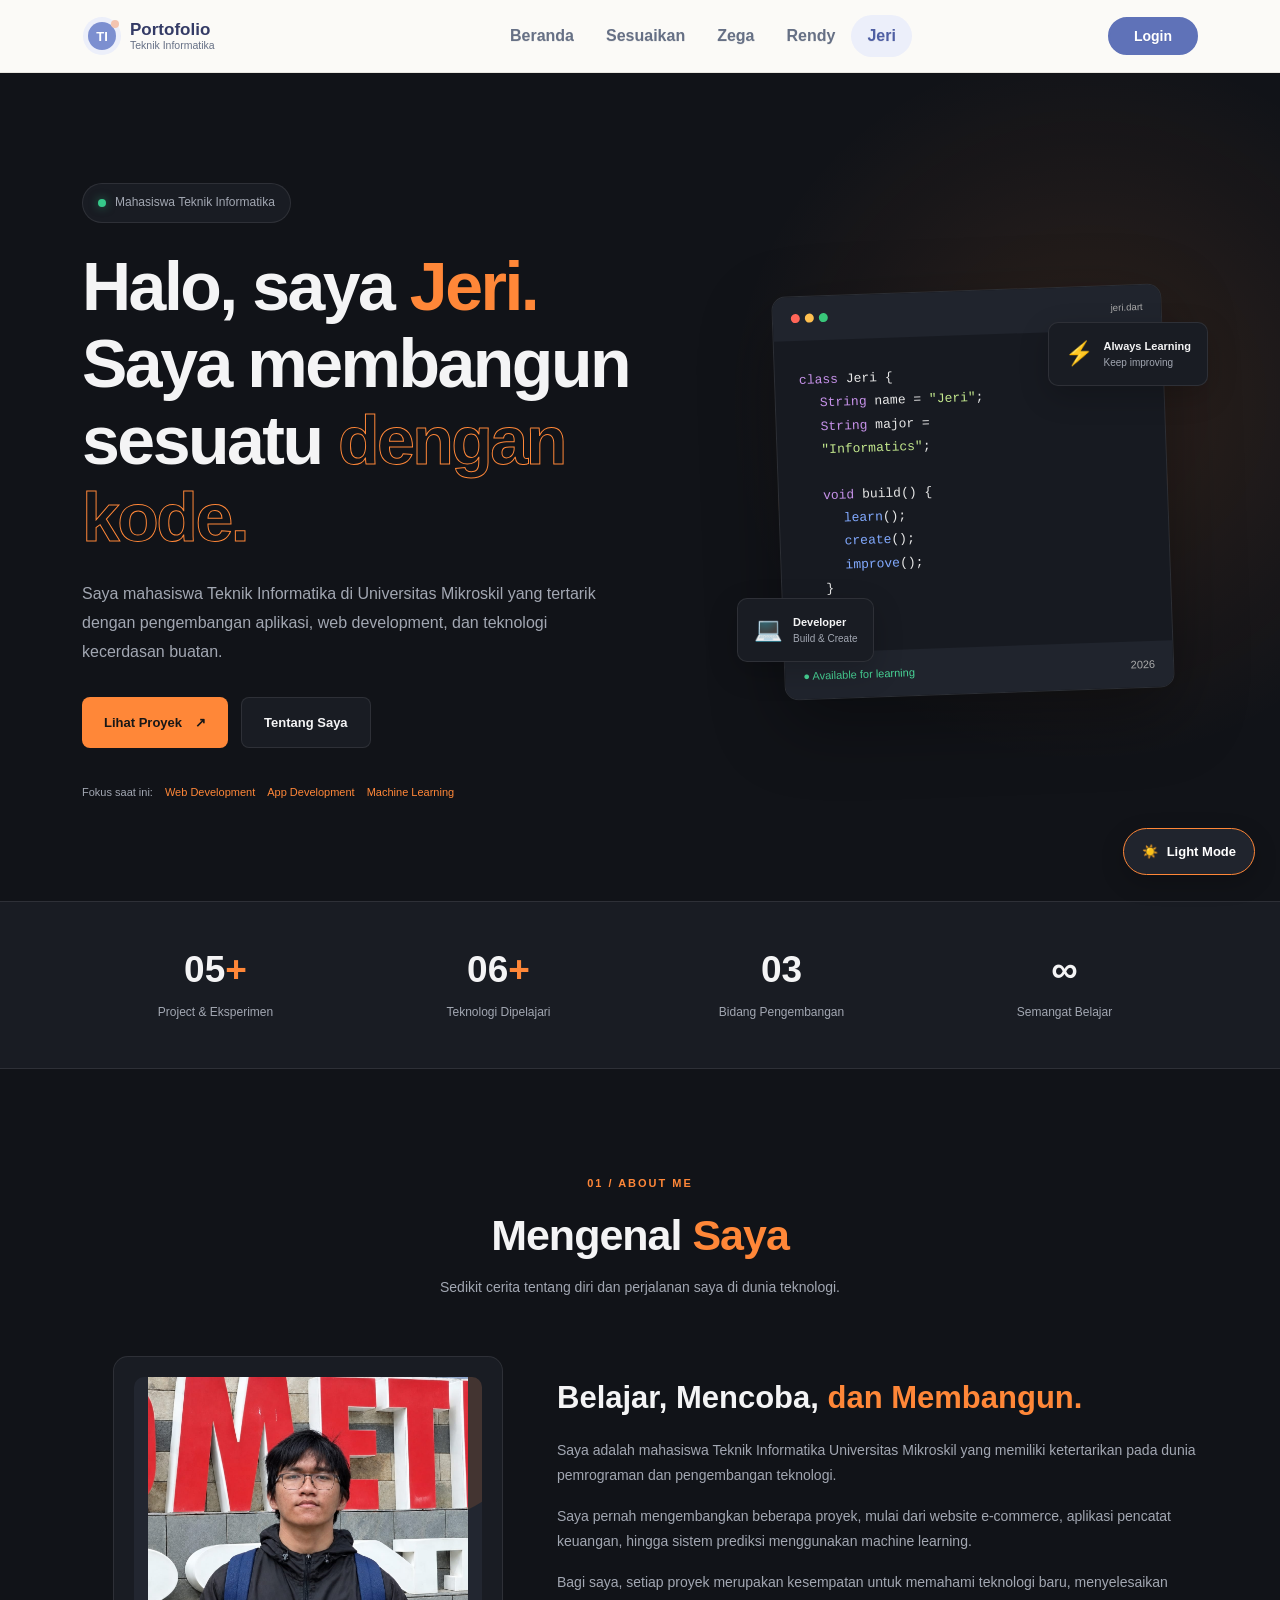
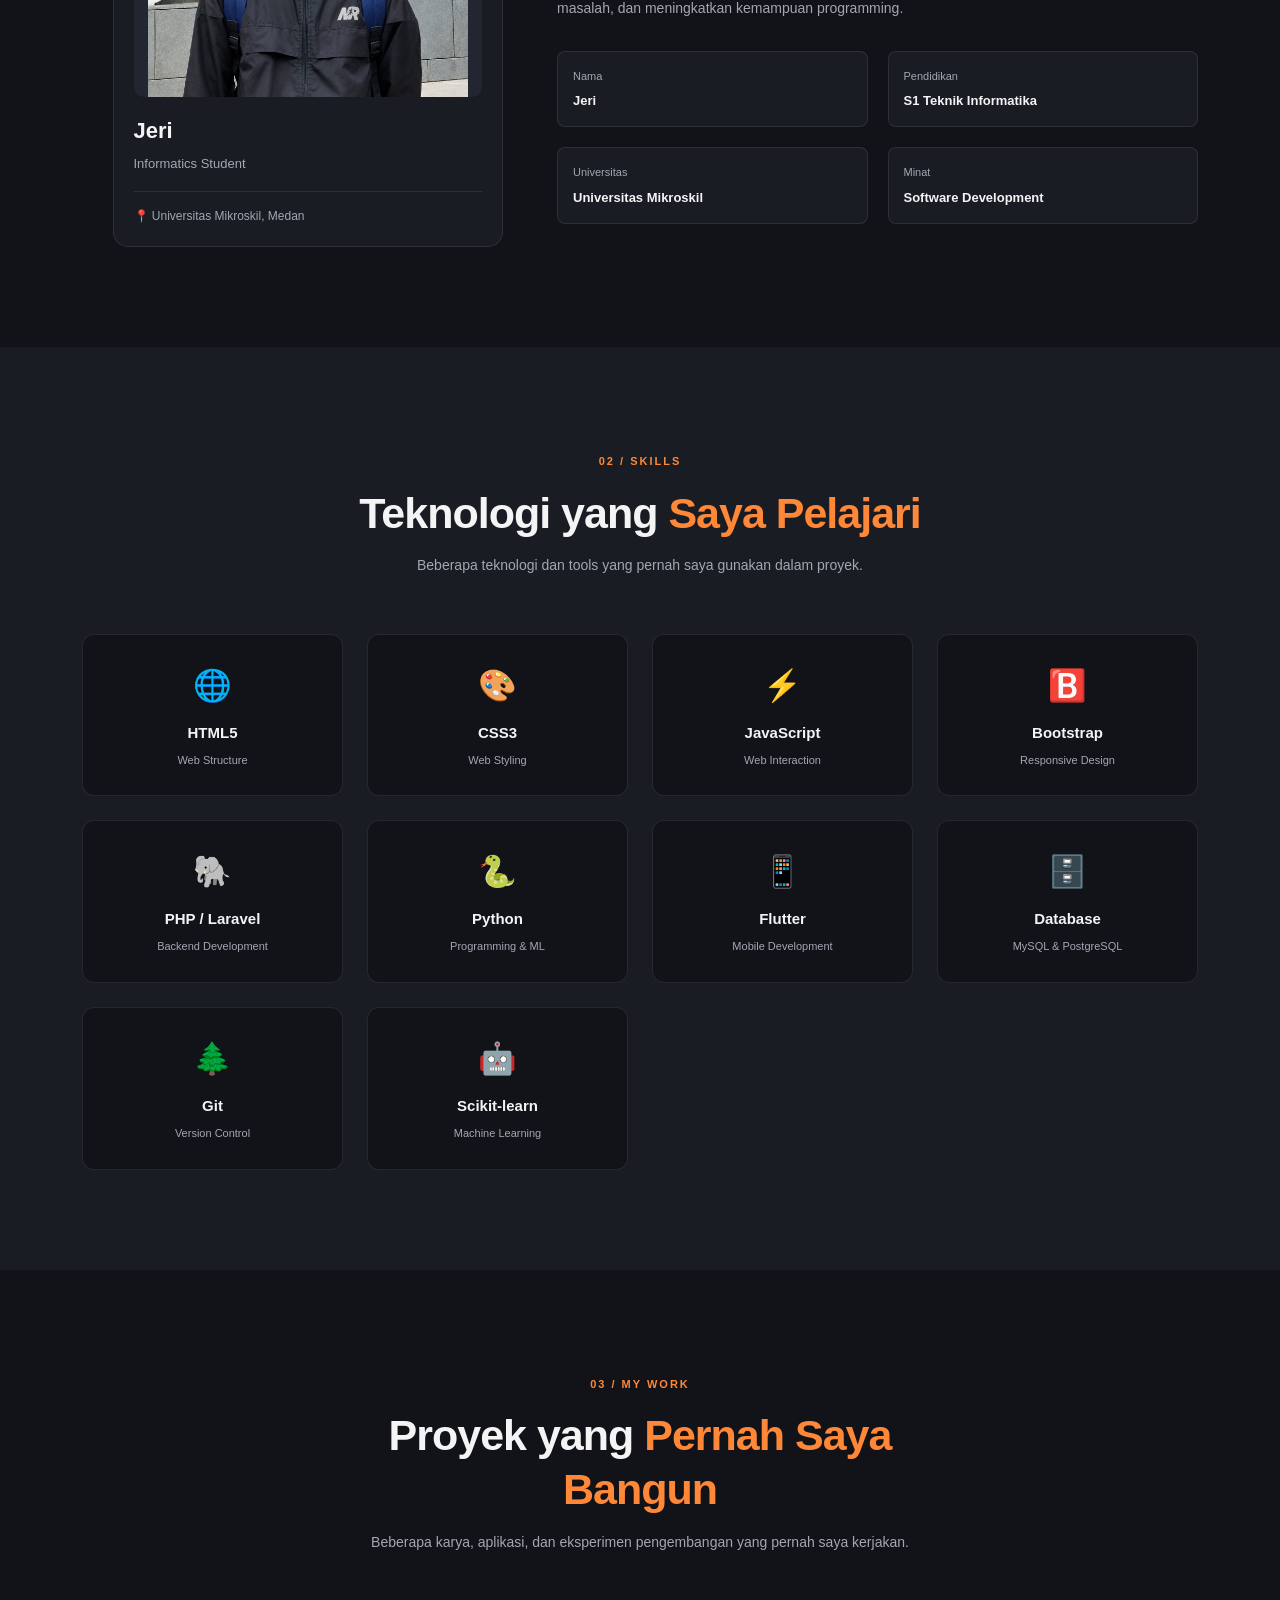
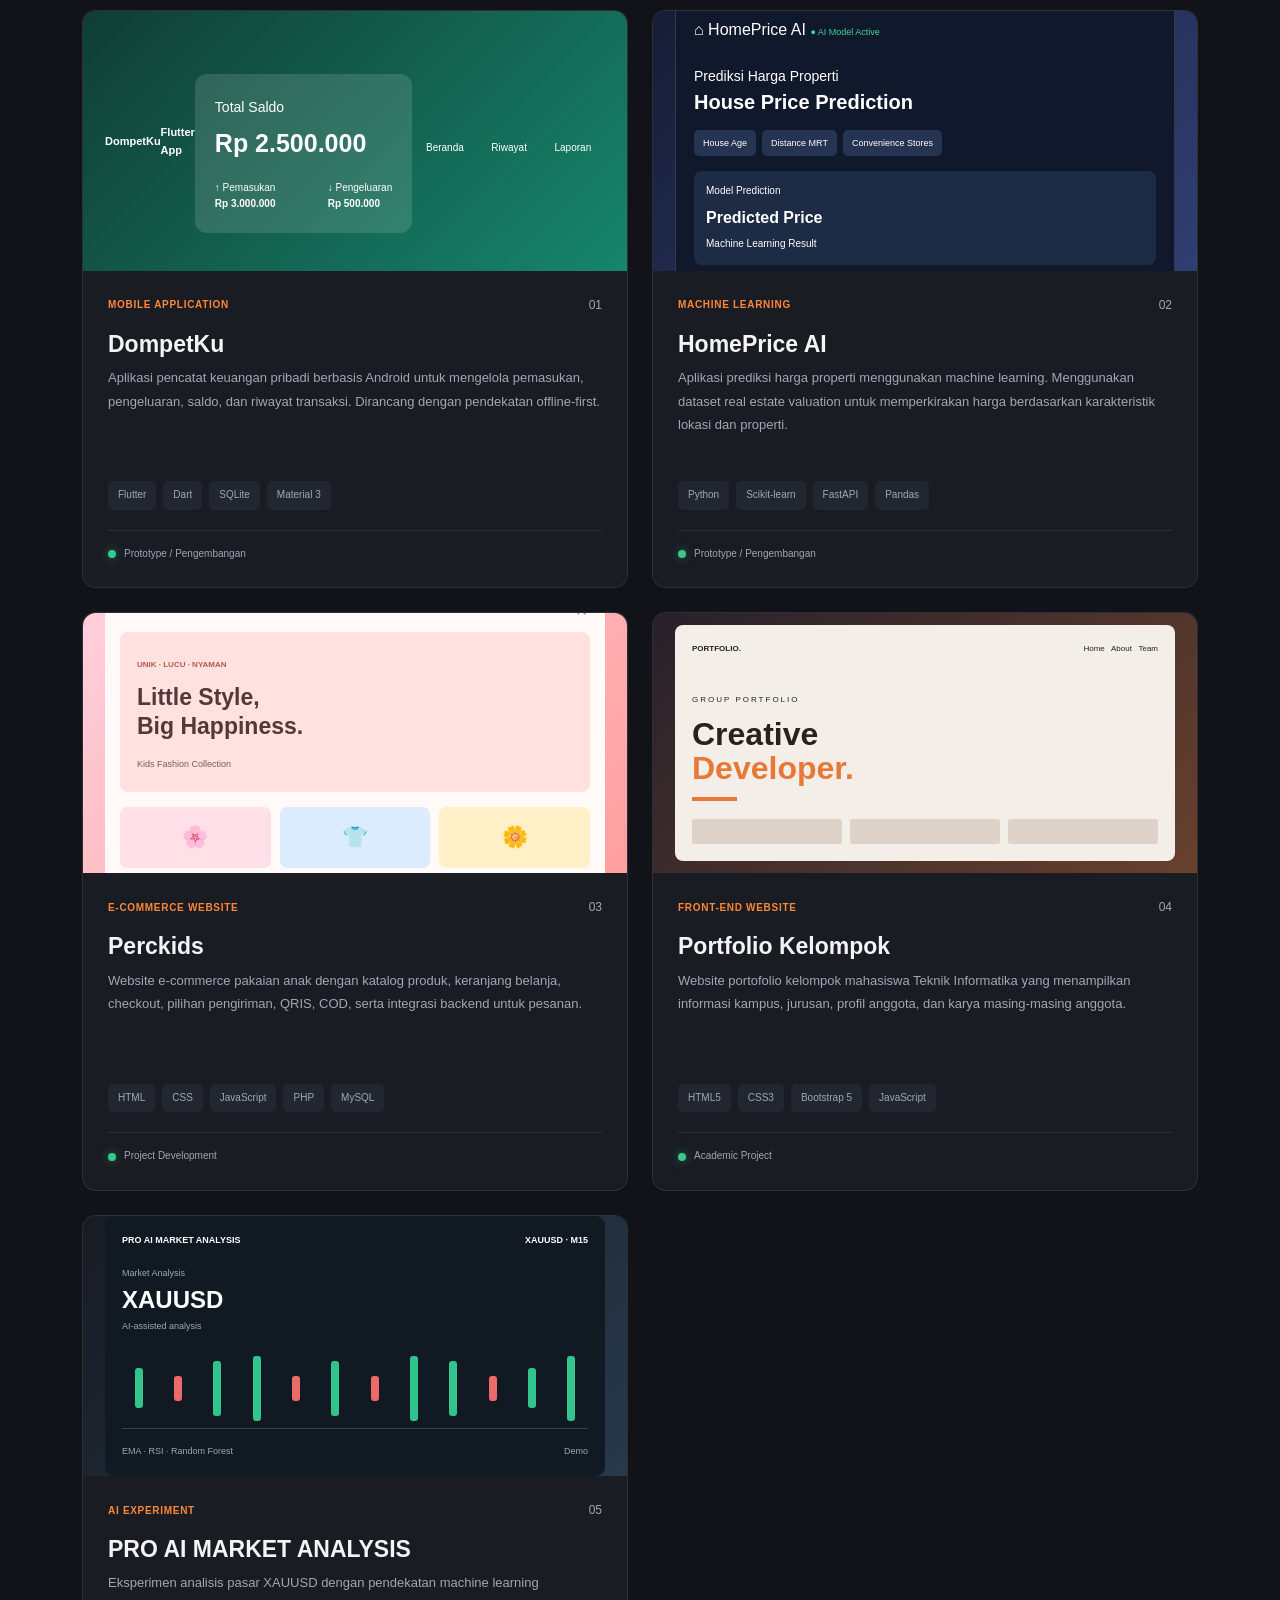
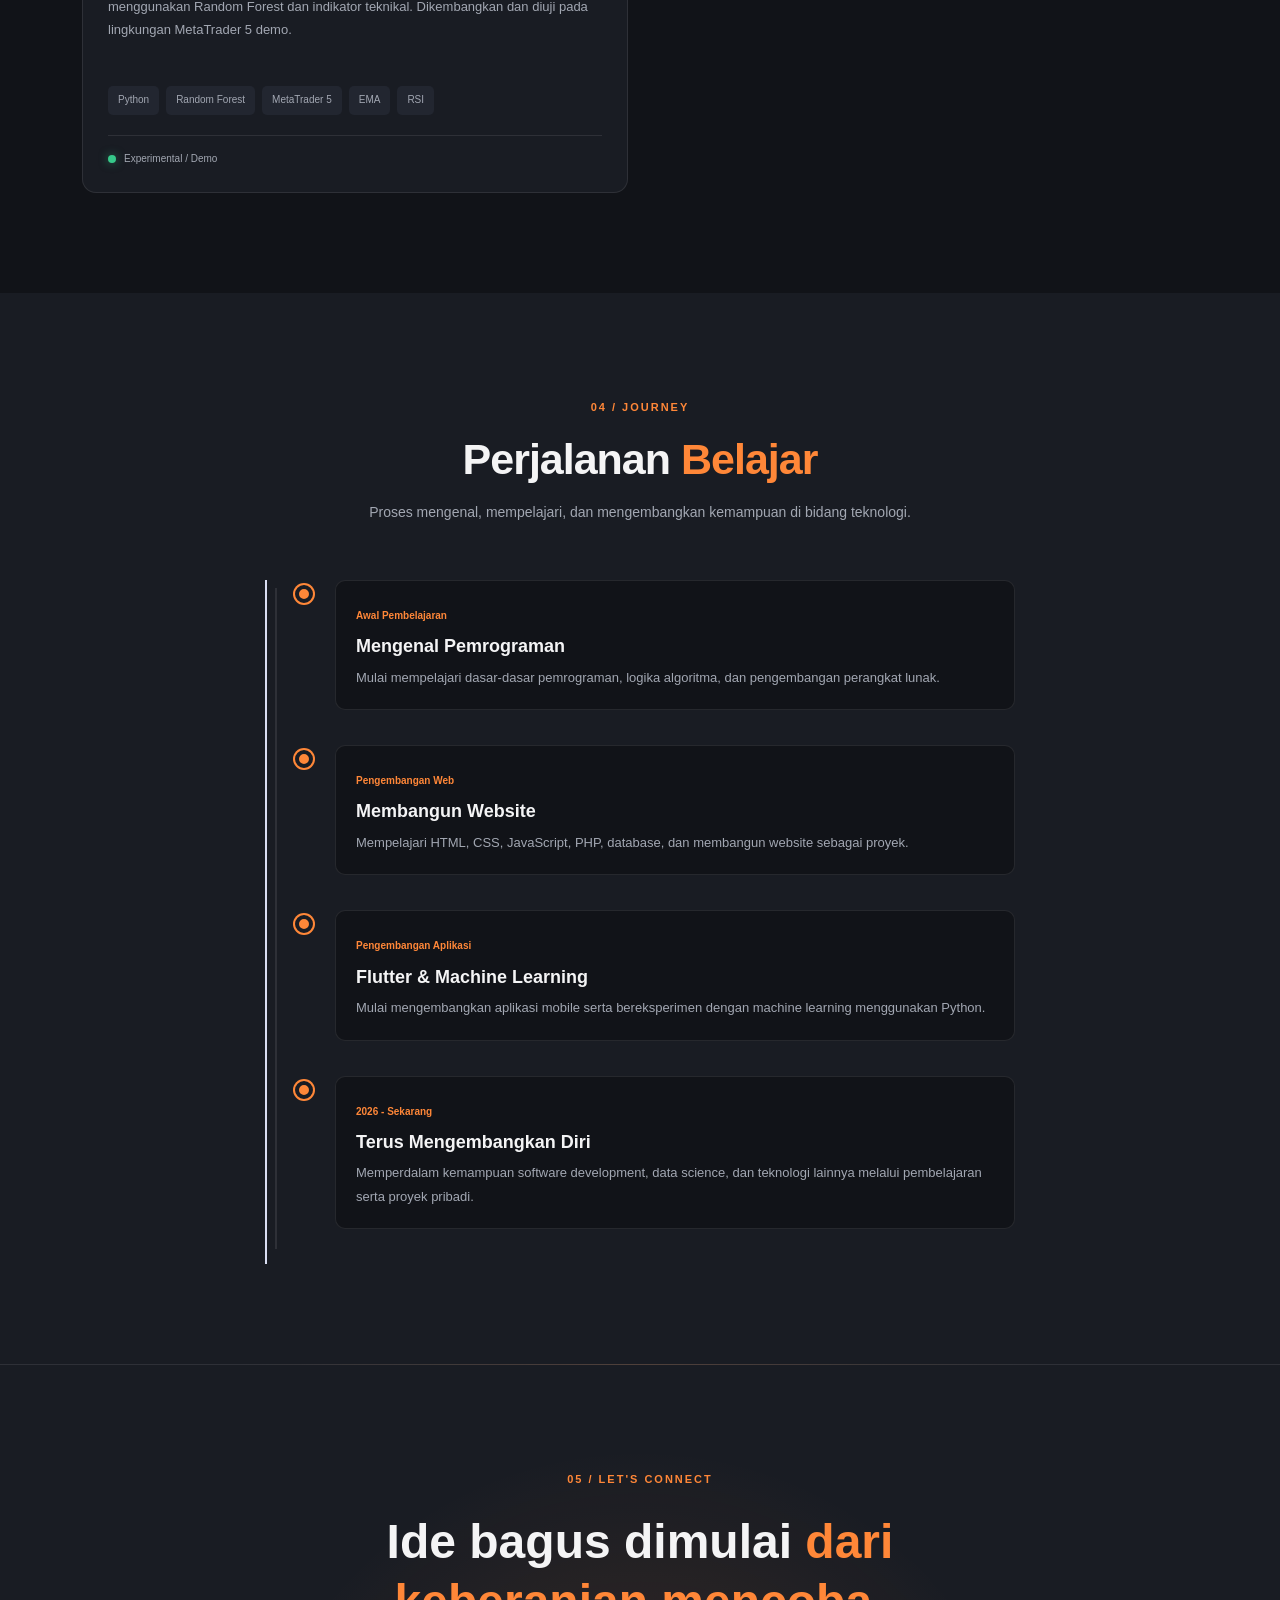
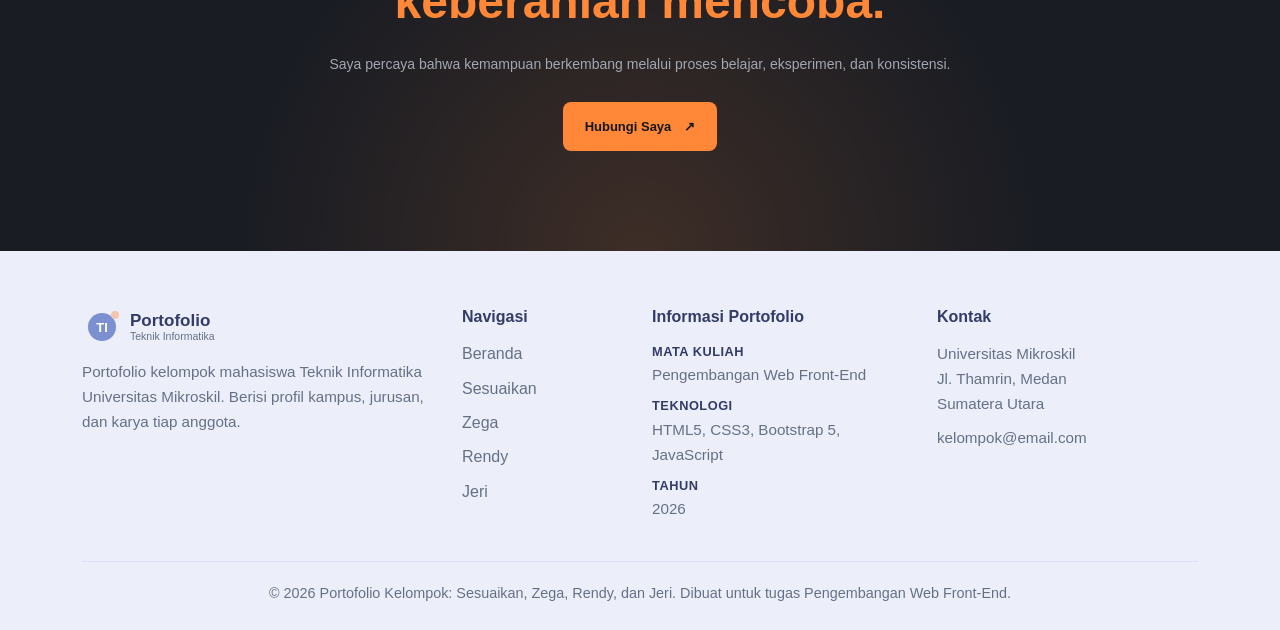
==== jeri.html @ 1dd3a20e "Upload" ====
<!DOCTYPE html>
<html lang="id">

<head>
    <meta charset="UTF-8">
    <meta name="viewport" content="width=device-width, initial-scale=1.0">
    <title>Jeri - Portofolio Kelompok</title>
    <link rel="stylesheet" href="bootstrap/css/bootstrap.min.css">
    <link rel="stylesheet" href="style.css">
    <style>
        /* Jeriko */
/* =========================================
   JERI PORTFOLIO - MAIN DESIGN
   Orange / Dark / Light
========================================= */

.portfolio-jeri {
    --orange: #ff8738;
    --orange-dark: #e66b20;
    --bg: #111318;
    --surface: #191c23;
    --surface-2: #222630;
    --text: #f4f4f5;
    --muted: #a2a7b2;
    --border: rgba(255,255,255,.09);

    background: var(--bg);
    color: var(--text);
    overflow: hidden;
    font-family: inherit;
    transition: background .3s, color .3s;
}

body.light-mode .portfolio-jeri {
    --bg: #f7f7f9;
    --surface: #ffffff;
    --surface-2: #eef0f3;
    --text: #20232a;
    --muted: #666d79;
    --border: rgba(0,0,0,.09);
}

.portfolio-jeri * {
    box-sizing: border-box;
}

.portfolio-jeri a {
    text-decoration: none;
}

.portfolio-jeri p {
    color: var(--muted);
    line-height: 1.8;
}

/* TOGGLE THEME */

.theme-toggle {
    position: fixed;
    right: 25px;
    bottom: 25px;
    z-index: 9999;
    display: flex;
    align-items: center;
    gap: 9px;
    padding: 12px 18px;
    border: 1px solid var(--orange);
    border-radius: 50px;
    background: #20242d;
    color: white;
    font-size: 13px;
    font-weight: 700;
    cursor: pointer;
    box-shadow: 0 8px 25px rgba(0,0,0,.2);
    transition: .3s;
}

.theme-toggle:hover {
    background: var(--orange);
    color: #111;
    transform: translateY(-4px);
}

body.light-mode .theme-toggle {
    background: #fff;
    color: #222;
}

/* HERO */

.hero-jeri {
    position: relative;
    padding: 110px 0 100px;
    min-height: 650px;
    display: flex;
    align-items: center;
    background:
        radial-gradient(circle at 85% 40%, rgba(255,135,56,.12), transparent 30%),
        var(--bg);
}

.hero-label {
    display: inline-flex;
    align-items: center;
    gap: 9px;
    padding: 9px 15px;
    border: 1px solid var(--border);
    border-radius: 30px;
    background: var(--surface);
    color: var(--muted);
    font-size: 12px;
    margin-bottom: 25px;
}

.status-dot {
    display: inline-block;
    width: 8px;
    height: 8px;
    border-radius: 50%;
    background: #36c98a;
    box-shadow: 0 0 10px rgba(54,201,138,.5);
    flex-shrink: 0;
}

.hero-jeri h1 {
    font-size: clamp(38px, 5.5vw, 68px);
    font-weight: 800;
    letter-spacing: -2.5px;
    line-height: 1.13;
    margin-bottom: 25px;
    color: var(--text);
}

.hero-jeri h1 span,
.section-heading h2 span,
.about-content h3 span,
.closing-content h2 span {
    color: var(--orange);
}

.outline-text {
    -webkit-text-stroke: 1px var(--orange);
    color: transparent !important;
}

.hero-description {
    max-width: 550px;
    font-size: 16px;
    margin-bottom: 30px;
}

.hero-buttons {
    display: flex;
    flex-wrap: wrap;
    gap: 13px;
}

.btn-hero-primary,
.btn-hero-secondary {
    display: inline-flex;
    align-items: center;
    justify-content: center;
    gap: 13px;
    padding: 14px 22px;
    border-radius: 8px;
    font-size: 13px;
    font-weight: 700;
    transition: .3s;
}

.btn-hero-primary {
    background: var(--orange);
    color: #171717;
}

.btn-hero-primary:hover {
    background: var(--orange-dark);
    color: #fff;
    transform: translateY(-3px);
}

.btn-hero-secondary {
    color: var(--text);
    border: 1px solid var(--border);
    background: var(--surface);
}

.btn-hero-secondary:hover {
    border-color: var(--orange);
    color: var(--orange);
}

.hero-social {
    display: flex;
    flex-wrap: wrap;
    gap: 12px;
    margin-top: 35px;
    font-size: 11px;
    color: var(--muted);
}

.hero-social span:not(:first-child) {
    color: var(--orange);
}

/* HERO VISUAL */

.hero-visual {
    min-height: 420px;
    position: relative;
    display: flex;
    align-items: center;
    justify-content: center;
}

.visual-circle {
    position: absolute;
    border: 1px solid rgba(255,135,56,.2);
    border-radius: 50%;
    animation: rotateCircle 18s linear infinite;
}

.circle-one {
    width: 390px;
    height: 390px;
}

.circle-two {
    width: 310px;
    height: 310px;
    border-style: dashed;
    animation-direction: reverse;
}

@keyframes rotateCircle {
    to { transform: rotate(360deg); }
}

.code-window {
    width: 100%;
    max-width: 390px;
    position: relative;
    z-index: 2;
    border: 1px solid var(--border);
    border-radius: 14px;
    background: #171a21;
    box-shadow: 0 25px 70px rgba(0,0,0,.35);
    overflow: hidden;
    transform: rotate(-2deg);
    transition: .4s;
}

.code-window:hover {
    transform: rotate(0) translateY(-8px);
}

.code-header,
.code-footer {
    display: flex;
    align-items: center;
    justify-content: space-between;
    padding: 14px 18px;
    background: #20242d;
    color: #aaa;
    font-size: 11px;
}

.window-dots {
    display: flex;
    gap: 5px;
}

.window-dots span {
    width: 9px;
    height: 9px;
    border-radius: 50%;
    background: #ff6558;
}

.window-dots span:nth-child(2) { background: #ffc04f; }
.window-dots span:nth-child(3) { background: #39c77a; }

.code-content {
    padding: 28px 24px;
    font-family: Consolas, monospace;
    font-size: 13px;
    line-height: 1.7;
    color: #e7e7e7;
}

.code-content p { margin: 0; color: inherit; }
.code-purple { color: #c792ea; }
.code-green { color: #c3e88d; }
.code-blue { color: #82aaff; }
.indent { padding-left: 20px; }
.indent-two { padding-left: 40px; }

.code-footer span:first-child { color: #48d597; }

.floating-card {
    position: absolute;
    z-index: 3;
    display: flex;
    align-items: center;
    gap: 10px;
    padding: 12px 16px;
    background: var(--surface);
    border: 1px solid var(--border);
    border-radius: 10px;
    box-shadow: 0 10px 30px rgba(0,0,0,.2);
    animation: floating 4s ease-in-out infinite;
}

.floating-card > span { font-size: 23px; }

.floating-card b,
.floating-card small {
    display: block;
}

.floating-card b {
    font-size: 11px;
    color: var(--text);
}

.floating-card small {
    color: var(--muted);
    font-size: 10px;
}

.floating-top { top: 40px; right: -10px; }
.floating-bottom { bottom: 40px; left: -10px; animation-delay: 1s; }

@keyframes floating {
    0%, 100% { transform: translateY(0); }
    50% { transform: translateY(-12px); }
}

/* STATS */

.stats-section {
    padding: 30px 0;
    background: var(--surface);
    border-top: 1px solid var(--border);
    border-bottom: 1px solid var(--border);
}

.stat-item {
    text-align: center;
    padding: 15px;
}

.stat-item h2 {
    font-size: 37px;
    font-weight: 800;
    color: var(--text);
}

.stat-item h2 span { color: var(--orange); }

.stat-item p {
    font-size: 12px;
    margin: 0;
}

/* GENERAL SECTION */

.section-jeri {
    padding: 100px 0;
    background: var(--bg);
}

.section-soft {
    background: var(--surface);
}

.section-heading {
    max-width: 650px;
    margin: 0 auto 55px;
    text-align: center;
}

.section-label {
    color: var(--orange);
    font-size: 11px;
    font-weight: 800;
    letter-spacing: 2px;
}

.section-heading h2 {
    color: var(--text);
    font-size: clamp(28px, 4vw, 43px);
    font-weight: 800;
    letter-spacing: -1px;
    margin: 13px 0;
}

.section-heading p {
    font-size: 14px;
}

/* ABOUT */

.profile-card {
    position: relative;
    max-width: 390px;
    margin: auto;
    padding: 20px;
    background: var(--surface);
    border: 1px solid var(--border);
    border-radius: 15px;
}

.profile-image {
    position: relative;
    height: 320px;
    background: var(--surface-2);
    border-radius: 10px;
    overflow: hidden;
}

.profile-image img {
    width: 100%;
    height: 100%;
    object-fit: contain;
    position: relative;
    z-index: 1;
}

.profile-decoration {
    position: absolute;
    width: 180px;
    height: 180px;
    right: -40px;
    top: -40px;
    border-radius: 50%;
    background: var(--orange);
    opacity: .15;
}

.profile-caption {
    padding-top: 20px;
}

.profile-caption h3 {
    font-size: 22px;
    color: var(--text);
    font-weight: 800;
}

.profile-caption p {
    font-size: 13px;
    margin: 0;
}

.profile-location {
    margin-top: 15px;
    padding-top: 15px;
    border-top: 1px solid var(--border);
    font-size: 12px;
    color: var(--muted);
}

.about-content h3 {
    font-size: 31px;
    font-weight: 800;
    color: var(--text);
    margin-bottom: 20px;
}

.about-content p {
    font-size: 14px;
}

.about-information {
    display: grid;
    grid-template-columns: repeat(2, 1fr);
    gap: 20px;
    margin-top: 30px;
}

.about-information div {
    padding: 15px;
    background: var(--surface);
    border: 1px solid var(--border);
    border-radius: 8px;
}

.about-information span,
.about-information b {
    display: block;
}

.about-information span {
    color: var(--muted);
    font-size: 11px;
    margin-bottom: 5px;
}

.about-information b {
    color: var(--text);
    font-size: 13px;
}

/* SKILLS */

.skill-card {
    height: 100%;
    padding: 25px 15px;
    text-align: center;
    background: var(--bg);
    border: 1px solid var(--border);
    border-radius: 12px;
    transition: .3s;
}

.skill-card:hover {
    border-color: var(--orange);
    transform: translateY(-7px);
    box-shadow: 0 12px 30px rgba(255,135,56,.08);
}

.skill-icon {
    font-size: 31px;
    margin-bottom: 13px;
}

.skill-card h3 {
    color: var(--text);
    font-size: 15px;
    font-weight: 800;
}

.skill-card p {
    font-size: 11px;
    margin: 0;
}

/* PROJECTS */

.project-card {
    overflow: hidden;
    background: var(--surface);
    border: 1px solid var(--border);
    border-radius: 14px;
    transition: .35s;
}

.project-card:hover {
    transform: translateY(-8px);
    border-color: var(--orange);
    box-shadow: 0 18px 40px rgba(0,0,0,.12);
}

.project-preview {
    height: 260px;
    padding: 22px;
    display: flex;
    align-items: center;
    justify-content: center;
    overflow: hidden;
}

.preview-dompetku {
    background: linear-gradient(135deg, #103d35, #16866a);
}

.preview-homeprice {
    background: linear-gradient(135deg, #171d36, #303f72);
}

.preview-perckids {
    background: linear-gradient(135deg, #ffcfdb, #ff9e9e);
}

.preview-portfolio {
    background: linear-gradient(135deg, #27212a, #68402d);
}

.preview-market {
    background: linear-gradient(135deg, #171b24, #28394b);
}

.preview-top,
.shop-header,
.market-header {
    display: flex;
    justify-content: space-between;
    align-items: center;
    font-size: 11px;
    font-weight: 700;
}

.wallet-preview {
    margin-top: 25px;
    padding: 20px;
    border-radius: 12px;
    background: rgba(255,255,255,.13);
}

.wallet-preview small,
.wallet-preview h3,
.wallet-preview b {
    color: #fff;
}

.wallet-preview h3 {
    font-size: 25px;
    margin: 8px 0 20px;
}

.wallet-summary {
    display: flex;
    justify-content: space-between;
    gap: 10px;
}

.wallet-summary small,
.wallet-summary b {
    display: block;
    font-size: 10px;
}

.wallet-bottom {
    display: flex;
    justify-content: space-around;
    padding: 14px 0 0;
    font-size: 10px;
}

.preview-dompetku {
    color: white;
}

.wallet-preview,
.wallet-bottom {
    width: 100%;
}

.ai-window {
    width: 100%;
    padding: 18px;
    background: #10182b;
    color: #fff;
    border: 1px solid rgba(255,255,255,.15);
    border-radius: 10px;
}

.ai-active {
    color: #45d6a0;
    font-size: 9px;
}

.ai-content {
    padding: 20px 0 0;
}

.ai-content small,
.ai-content h3 {
    color: #fff;
}

.ai-content h3 {
    font-size: 20px;
}

.ai-fields {
    display: flex;
    flex-wrap: wrap;
    gap: 6px;
    margin: 15px 0;
}

.ai-fields span {
    padding: 6px 9px;
    background: #253451;
    border-radius: 5px;
    font-size: 9px;
}

.ai-result {
    padding: 12px;
    background: #1d2b45;
    border-radius: 8px;
}

.ai-result small,
.ai-result b,
.ai-result span {
    display: block;
    color: #fff;
    font-size: 10px;
}

.ai-result b {
    font-size: 16px;
    margin: 5px 0;
}

.shop-window {
    width: 100%;
    padding: 15px;
    border-radius: 10px;
    background: #fffaf7;
    color: #352a2a;
}

.shop-header {
    color: #3d3030;
}

.shop-banner {
    margin: 15px 0;
    padding: 17px;
    background: #ffe1df;
    border-radius: 8px;
}

.shop-banner small {
    color: #b35b50;
    font-size: 8px;
    font-weight: 800;
}

.shop-banner h3 {
    font-size: 23px;
    color: #553737;
    font-weight: 800;
    margin: 8px 0;
}

.shop-banner span {
    font-size: 9px;
    color: #795b5b;
}

.shop-products {
    display: flex;
    gap: 9px;
}

.shop-product {
    flex: 1;
    text-align: center;
    font-size: 9px;
}

.product-placeholder {
    padding: 13px 5px;
    margin-bottom: 5px;
    border-radius: 7px;
    font-size: 21px;
}

.product-placeholder.pink { background: #ffe0e8; }
.product-placeholder.blue { background: #dcecff; }
.product-placeholder.yellow { background: #fff0c7; }

.portfolio-preview {
    width: 100%;
    padding: 17px;
    background: #f4eee9;
    color: #29221f;
    border-radius: 8px;
}

.portfolio-nav {
    display: flex;
    justify-content: space-between;
    font-size: 8px;
}

.portfolio-hero {
    padding: 28px 0 18px;
}

.portfolio-hero small {
    font-size: 8px;
    letter-spacing: 2px;
}

.portfolio-hero h3 {
    font-size: 32px;
    font-weight: 900;
    line-height: 1.05;
    color: #28211e;
    margin: 8px 0;
}

.portfolio-hero h3 span {
    color: #e97836;
}

.portfolio-line {
    width: 45px;
    height: 4px;
    background: #e97836;
    margin-top: 12px;
}

.portfolio-blocks {
    display: flex;
    gap: 8px;
}

.portfolio-blocks span {
    flex: 1;
    height: 25px;
    background: #dfd2c8;
    border-radius: 3px;
}

.market-window {
    width: 100%;
    padding: 17px;
    background: #111923;
    color: white;
    border-radius: 9px;
}

.market-header {
    font-size: 9px;
}

.market-price {
    margin-top: 18px;
}

.market-price small,
.market-price span {
    display: block;
    color: #9ba9b9;
    font-size: 9px;
}

.market-price h3 {
    color: white;
    font-size: 24px;
    margin: 4px 0;
}

.market-chart {
    height: 80px;
    display: flex;
    align-items: center;
    justify-content: space-around;
    gap: 6px;
    margin: 15px 0;
    border-bottom: 1px solid #344354;
}

.chart-bar {
    width: 8px;
    border-radius: 3px;
}

.chart-bar.up {
    height: 40px;
    background: #31c48d;
}

.chart-bar.down {
    height: 25px;
    background: #ed6a6a;
}

.chart-bar:nth-child(3n) { height: 55px; }
.chart-bar:nth-child(4n) { height: 65px; }

.market-footer {
    display: flex;
    justify-content: space-between;
    color: #9ba9b9;
    font-size: 9px;
}

.project-content {
    padding: 25px;
}

.project-meta {
    display: flex;
    justify-content: space-between;
    align-items: center;
    margin-bottom: 14px;
}

.project-category {
    color: var(--orange);
    font-size: 10px;
    font-weight: 800;
    text-transform: uppercase;
    letter-spacing: .7px;
}

.project-number {
    color: var(--muted);
    font-size: 12px;
}

.project-content h3 {
    color: var(--text);
    font-size: 23px;
    font-weight: 800;
}

.project-content p {
    font-size: 13px;
    min-height: 95px;
}

.project-tags {
    display: flex;
    flex-wrap: wrap;
    gap: 7px;
    margin: 20px 0;
}

.project-tags span {
    padding: 6px 10px;
    background: var(--surface-2);
    color: var(--muted);
    border-radius: 5px;
    font-size: 10px;
}

.project-status {
    display: flex;
    align-items: center;
    gap: 8px;
    padding-top: 15px;
    border-top: 1px solid var(--border);
    color: var(--muted);
    font-size: 10px;
}

/* TIMELINE */

.timeline {
    max-width: 750px;
    margin: auto;
    position: relative;
}

.timeline::before {
    content: "";
    position: absolute;
    left: 8px;
    top: 8px;
    bottom: 15px;
    width: 2px;
    background: var(--border);
}

.timeline-item {
    position: relative;
    padding: 0 0 35px 40px;
}

.timeline-marker {
    position: absolute;
    left: 0;
    top: 5px;
    width: 18px;
    height: 18px;
    background: var(--orange);
    border: 4px solid var(--surface);
    border-radius: 50%;
    box-shadow: 0 0 0 2px var(--orange);
}

.timeline-content {
    padding: 20px;
    background: var(--bg);
    border: 1px solid var(--border);
    border-radius: 10px;
}

.timeline-content span {
    color: var(--orange);
    font-size: 10px;
    font-weight: 800;
}

.timeline-content h3 {
    color: var(--text);
    font-size: 18px;
    margin: 8px 0;
}

.timeline-content p {
    font-size: 13px;
    margin: 0;
}

/* CLOSING */

.closing-section {
    padding: 100px 0;
    text-align: center;
    background:
        radial-gradient(circle at 50% 100%, rgba(255,135,56,.16), transparent 50%),
        var(--surface);
    border-top: 1px solid var(--border);
}

.closing-content {
    max-width: 700px;
    margin: auto;
}

.closing-content h2 {
    color: var(--text);
    font-size: clamp(30px, 5vw, 48px);
    font-weight: 800;
    margin: 20px 0;
}

.closing-content p {
    font-size: 14px;
    margin-bottom: 25px;
}

/* ANIMASI SCROLL */

.reveal {
    opacity: 0;
    transform: translateY(35px);
    transition: opacity .7s ease, transform .7s ease;
}

.reveal.show {
    opacity: 1;
    transform: translateY(0);
}

/* RESPONSIVE */

@media (max-width: 991px) {
    .hero-jeri {
        padding: 80px 0;
    }

    .hero-visual {
        min-height: 380px;
    }

    .circle-one {
        width: 330px;
        height: 330px;
    }

    .circle-two {
        width: 270px;
        height: 270px;
    }

    .section-jeri {
        padding: 75px 0;
    }
}

@media (max-width: 576px) {
    .hero-jeri {
        padding: 65px 0;
    }

    .hero-jeri h1 {
        font-size: 40px;
        letter-spacing: -1.5px;
    }

    .hero-description {
        font-size: 14px;
    }

    .hero-visual {
        min-height: 340px;
    }

    .code-window {
        max-width: 310px;
    }

    .code-content {
        font-size: 11px;
        padding: 20px;
    }

    .circle-one {
        width: 290px;
        height: 290px;
    }

    .circle-two {
        width: 240px;
        height: 240px;
    }

    .floating-card {
        padding: 9px 11px;
    }

    .floating-top {
        right: 0;
        top: 10px;
    }

    .floating-bottom {
        left: 0;
        bottom: 10px;
    }

    .section-jeri {
        padding: 65px 0;
    }

    .section-heading {
        margin-bottom: 35px;
    }

    .profile-image {
        height: 270px;
    }

    .about-content h3 {
        font-size: 25px;
    }

    .about-information {
        gap: 10px;
    }

    .about-information div {
        padding: 12px;
    }

    .about-information b {
        font-size: 11px;
    }

    .project-preview {
        height: 230px;
        padding: 16px;
    }

    .project-content {
        padding: 20px;
    }

    .project-content p {
        min-height: auto;
    }

    .theme-toggle {
        right: 14px;
        bottom: 14px;
        padding: 10px 14px;
        font-size: 11px;
    }

    .closing-section {
        padding: 70px 0;
    }
}

/* Kurangi animasi jika pengguna memilih reduced motion */
@media (prefers-reduced-motion: reduce) {
    .portfolio-jeri *,
    .portfolio-jeri *::before,
    .portfolio-jeri *::after {
        animation-duration: .01ms !important;
        animation-iteration-count: 1 !important;
        scroll-behavior: auto !important;
        transition-duration: .01ms !important;
    }

    .reveal {
        opacity: 1;
        transform: none;
    }
}
    </style>
</head>

<body>
    <!-- ===== NAVBAR: sama di semua halaman, JANGAN DIUBAH ===== -->
    <header>
        <nav class="navbar navbar-expand-lg sticky-top">
            <div class="container">
                <a href="index.html" class="navbar-brand logo"><img src="img/logo.svg" alt="Logo Portofolio Teknik Informatika" width="200" height="40"></a>
                <button class="navbar-toggler" type="button" data-bs-toggle="collapse" data-bs-target="#menuUtama" aria-controls="menuUtama" aria-expanded="false" aria-label="Buka menu">
                    <span class="navbar-toggler-icon"></span>
                </button>
                <div class="collapse navbar-collapse" id="menuUtama">
                    <ul class="navbar-nav mx-auto mb-3 mb-lg-0">
                        <li class="nav-item"><a class="nav-link" href="index.html">Beranda</a></li>
                        <li class="nav-item"><a class="nav-link" href="sesuaikan.html">Sesuaikan</a></li>
                        <li class="nav-item"><a class="nav-link" href="zega.html">Zega</a></li>
                        <li class="nav-item"><a class="nav-link" href="rendy.html">Rendy</a></li>
                        <li class="nav-item"><a class="nav-link" href="jeri.html">Jeri</a></li>
                    </ul>
                    <a href="login.html" class="btn btn-utama btn-sm px-4">Login</a>
                </div>
            </div>
        </nav>
    </header>
    <!-- ===== AKHIR NAVBAR ===== -->

    <!-- ===== ISI HALAMAN: UBAH DI SINI SAJA ===== -->
    <main class="portfolio-jeri">

        <!-- TOGGLE DARK / LIGHT MODE -->
        <button class="theme-toggle" id="themeToggle" type="button">
            <span id="themeIcon">☀️</span>
            <span id="themeLabel">Light Mode</span>
        </button>

        <!-- HERO -->
        <section class="hero-jeri">
            <div class="container">
                <div class="row align-items-center gy-5">

                    <div class="col-lg-7 reveal">
                        <span class="hero-label">
                            <span class="status-dot"></span>
                            Mahasiswa Teknik Informatika
                        </span>

                        <h1>
                            Halo, saya <span>Jeri.</span>
                            <br>
                            Saya membangun sesuatu
                            <span class="outline-text">dengan kode.</span>
                        </h1>

                        <p class="hero-description">
                            Saya mahasiswa Teknik Informatika di Universitas
                            Mikroskil yang tertarik dengan pengembangan aplikasi,
                            web development, dan teknologi kecerdasan buatan.
                        </p>

                        <div class="hero-buttons">
                            <a href="#proyek" class="btn-hero-primary">
                                Lihat Proyek <span>↗</span>
                            </a>

                            <a href="#tentang" class="btn-hero-secondary">
                                Tentang Saya
                            </a>
                        </div>

                        <div class="hero-social">
                            <span>Fokus saat ini:</span>
                            <span>Web Development</span>
                            <span>App Development</span>
                            <span>Machine Learning</span>
                        </div>
                    </div>

                    <div class="col-lg-5 reveal">
                        <div class="hero-visual">

                            <div class="visual-circle circle-one"></div>
                            <div class="visual-circle circle-two"></div>

                            <div class="code-window">
                                <div class="code-header">
                                    <div class="window-dots">
                                        <span></span>
                                        <span></span>
                                        <span></span>
                                    </div>
                                    <small>jeri.dart</small>
                                </div>

                                <div class="code-content">
                                    <p><span class="code-purple">class</span> Jeri {</p>
                                    <p class="indent">
                                        <span class="code-purple">String</span>
                                        name = <span class="code-green">"Jeri"</span>;
                                    </p>
                                    <p class="indent">
                                        <span class="code-purple">String</span>
                                        major =
                                    </p>
                                    <p class="indent">
                                        <span class="code-green">"Informatics"</span>;
                                    </p>
                                    <br>
                                    <p class="indent">
                                        <span class="code-purple">void</span>
                                        build() {
                                    </p>
                                    <p class="indent-two">
                                        <span class="code-blue">learn</span>();
                                    </p>
                                    <p class="indent-two">
                                        <span class="code-blue">create</span>();
                                    </p>
                                    <p class="indent-two">
                                        <span class="code-blue">improve</span>();
                                    </p>
                                    <p class="indent">}</p>
                                    <p>}</p>
                                </div>

                                <div class="code-footer">
                                    <span>● Available for learning</span>
                                    <span>2026</span>
                                </div>
                            </div>

                            <div class="floating-card floating-top">
                                <span>⚡</span>
                                <div>
                                    <b>Always Learning</b>
                                    <small>Keep improving</small>
                                </div>
                            </div>

                            <div class="floating-card floating-bottom">
                                <span>💻</span>
                                <div>
                                    <b>Developer</b>
                                    <small>Build & Create</small>
                                </div>
                            </div>

                        </div>
                    </div>

                </div>
            </div>
        </section>


        <!-- STATISTIK -->
        <section class="stats-section">
            <div class="container">
                <div class="row g-3">

                    <div class="col-6 col-lg-3 reveal">
                        <div class="stat-item">
                            <h2>05<span>+</span></h2>
                            <p>Project & Eksperimen</p>
                        </div>
                    </div>

                    <div class="col-6 col-lg-3 reveal">
                        <div class="stat-item">
                            <h2>06<span>+</span></h2>
                            <p>Teknologi Dipelajari</p>
                        </div>
                    </div>

                    <div class="col-6 col-lg-3 reveal">
                        <div class="stat-item">
                            <h2>03</h2>
                            <p>Bidang Pengembangan</p>
                        </div>
                    </div>

                    <div class="col-6 col-lg-3 reveal">
                        <div class="stat-item">
                            <h2>∞</h2>
                            <p>Semangat Belajar</p>
                        </div>
                    </div>

                </div>
            </div>
        </section>


        <!-- TENTANG SAYA -->
        <section class="section-jeri" id="tentang">
            <div class="container">

                <div class="section-heading reveal">
                    <span class="section-label">01 / ABOUT ME</span>
                    <h2>Mengenal <span>Saya</span></h2>
                    <p>Sedikit cerita tentang diri dan perjalanan saya di dunia teknologi.</p>
                </div>

                <div class="row align-items-center gy-5">

                    <div class="col-lg-5 reveal">
                        <div class="profile-card">
                            <div class="profile-image">
                                <img src="img/image.png" alt="Foto profil Jeri">
                                <div class="profile-decoration"></div>
                            </div>

                            <div class="profile-caption">
                                <h3>Jeri</h3>
                                <p>Informatics Student</p>
                            </div>

                            <div class="profile-location">
                                <span>📍</span> Universitas Mikroskil, Medan
                            </div>
                        </div>
                    </div>

                    <div class="col-lg-7 reveal">
                        <div class="about-content">

                            <h3>
                                Belajar, Mencoba,
                                <span>dan Membangun.</span>
                            </h3>

                            <p>
                                Saya adalah mahasiswa Teknik Informatika
                                Universitas Mikroskil yang memiliki ketertarikan
                                pada dunia pemrograman dan pengembangan teknologi.
                            </p>

                            <p>
                                Saya pernah mengembangkan beberapa proyek,
                                mulai dari website e-commerce, aplikasi
                                pencatat keuangan, hingga sistem prediksi
                                menggunakan machine learning.
                            </p>

                            <p>
                                Bagi saya, setiap proyek merupakan kesempatan
                                untuk memahami teknologi baru, menyelesaikan
                                masalah, dan meningkatkan kemampuan programming.
                            </p>

                            <div class="about-information">

                                <div>
                                    <span>Nama</span>
                                    <b>Jeri</b>
                                </div>

                                <div>
                                    <span>Pendidikan</span>
                                    <b>S1 Teknik Informatika</b>
                                </div>

                                <div>
                                    <span>Universitas</span>
                                    <b>Universitas Mikroskil</b>
                                </div>

                                <div>
                                    <span>Minat</span>
                                    <b>Software Development</b>
                                </div>

                            </div>

                        </div>
                    </div>

                </div>
            </div>
        </section>


        <!-- KEAHLIAN -->
        <section class="section-jeri section-soft" id="keahlian">
            <div class="container">

                <div class="section-heading reveal">
                    <span class="section-label">02 / SKILLS</span>
                    <h2>Teknologi yang <span>Saya Pelajari</span></h2>
                    <p>Beberapa teknologi dan tools yang pernah saya gunakan dalam proyek.</p>
                </div>

                <div class="row g-4">

                    <div class="col-6 col-md-4 col-lg-3 reveal">
                        <div class="skill-card">
                            <div class="skill-icon">🌐</div>
                            <h3>HTML5</h3>
                            <p>Web Structure</p>
                        </div>
                    </div>

                    <div class="col-6 col-md-4 col-lg-3 reveal">
                        <div class="skill-card">
                            <div class="skill-icon">🎨</div>
                            <h3>CSS3</h3>
                            <p>Web Styling</p>
                        </div>
                    </div>

                    <div class="col-6 col-md-4 col-lg-3 reveal">
                        <div class="skill-card">
                            <div class="skill-icon">⚡</div>
                            <h3>JavaScript</h3>
                            <p>Web Interaction</p>
                        </div>
                    </div>

                    <div class="col-6 col-md-4 col-lg-3 reveal">
                        <div class="skill-card">
                            <div class="skill-icon">🅱️</div>
                            <h3>Bootstrap</h3>
                            <p>Responsive Design</p>
                        </div>
                    </div>

                    <div class="col-6 col-md-4 col-lg-3 reveal">
                        <div class="skill-card">
                            <div class="skill-icon">🐘</div>
                            <h3>PHP / Laravel</h3>
                            <p>Backend Development</p>
                        </div>
                    </div>

                    <div class="col-6 col-md-4 col-lg-3 reveal">
                        <div class="skill-card">
                            <div class="skill-icon">🐍</div>
                            <h3>Python</h3>
                            <p>Programming & ML</p>
                        </div>
                    </div>

                    <div class="col-6 col-md-4 col-lg-3 reveal">
                        <div class="skill-card">
                            <div class="skill-icon">📱</div>
                            <h3>Flutter</h3>
                            <p>Mobile Development</p>
                        </div>
                    </div>

                    <div class="col-6 col-md-4 col-lg-3 reveal">
                        <div class="skill-card">
                            <div class="skill-icon">🗄️</div>
                            <h3>Database</h3>
                            <p>MySQL & PostgreSQL</p>
                        </div>
                    </div>

                    <div class="col-6 col-md-4 col-lg-3 reveal">
                        <div class="skill-card">
                            <div class="skill-icon">🌲</div>
                            <h3>Git</h3>
                            <p>Version Control</p>
                        </div>
                    </div>

                    <div class="col-6 col-md-4 col-lg-3 reveal">
                        <div class="skill-card">
                            <div class="skill-icon">🤖</div>
                            <h3>Scikit-learn</h3>
                            <p>Machine Learning</p>
                        </div>
                    </div>

                </div>

            </div>
        </section>


        <!-- PROYEK -->
        <section class="section-jeri" id="proyek">
            <div class="container">

                <div class="section-heading reveal">
                    <span class="section-label">03 / MY WORK</span>
                    <h2>Proyek yang <span>Pernah Saya Bangun</span></h2>
                    <p>Beberapa karya, aplikasi, dan eksperimen pengembangan yang pernah saya kerjakan.</p>
                </div>

                <div class="row g-4">

                    <!-- DOMPETKU -->
                    <div class="col-md-6 col-lg-6 reveal">
                        <article class="project-card h-100">

                            <div class="project-preview preview-dompetku">
                                <div class="preview-top">
                                    <span>DompetKu</span>
                                    <span>Flutter App</span>
                                </div>

                                <div class="wallet-preview">
                                    <small>Total Saldo</small>
                                    <h3>Rp 2.500.000</h3>

                                    <div class="wallet-summary">
                                        <div>
                                            <small>↑ Pemasukan</small>
                                            <b>Rp 3.000.000</b>
                                        </div>
                                        <div>
                                            <small>↓ Pengeluaran</small>
                                            <b>Rp 500.000</b>
                                        </div>
                                    </div>
                                </div>

                                <div class="wallet-bottom">
                                    <span>Beranda</span>
                                    <span>Riwayat</span>
                                    <span>Laporan</span>
                                </div>
                            </div>

                            <div class="project-content">
                                <div class="project-meta">
                                    <span class="project-category">Mobile Application</span>
                                    <span class="project-number">01</span>
                                </div>

                                <h3>DompetKu</h3>

                                <p>
                                    Aplikasi pencatat keuangan pribadi berbasis
                                    Android untuk mengelola pemasukan,
                                    pengeluaran, saldo, dan riwayat transaksi.
                                    Dirancang dengan pendekatan offline-first.
                                </p>

                                <div class="project-tags">
                                    <span>Flutter</span>
                                    <span>Dart</span>
                                    <span>SQLite</span>
                                    <span>Material 3</span>
                                </div>

                                <div class="project-status">
                                    <span class="status-dot"></span>
                                    Prototype / Pengembangan
                                </div>
                            </div>

                        </article>
                    </div>


                    <!-- HOMPRICE AI -->
                    <div class="col-md-6 col-lg-6 reveal">
                        <article class="project-card h-100">

                            <div class="project-preview preview-homeprice">
                                <div class="ai-window">
                                    <div class="ai-header">
                                        <span>⌂ HomePrice AI</span>
                                        <span class="ai-active">● AI Model Active</span>
                                    </div>

                                    <div class="ai-content">
                                        <small>Prediksi Harga Properti</small>
                                        <h3>House Price Prediction</h3>

                                        <div class="ai-fields">
                                            <span>House Age</span>
                                            <span>Distance MRT</span>
                                            <span>Convenience Stores</span>
                                        </div>

                                        <div class="ai-result">
                                            <small>Model Prediction</small>
                                            <b>Predicted Price</b>
                                            <span>Machine Learning Result</span>
                                        </div>
                                    </div>
                                </div>
                            </div>

                            <div class="project-content">
                                <div class="project-meta">
                                    <span class="project-category">Machine Learning</span>
                                    <span class="project-number">02</span>
                                </div>

                                <h3>HomePrice AI</h3>

                                <p>
                                    Aplikasi prediksi harga properti menggunakan
                                    machine learning. Menggunakan dataset real
                                    estate valuation untuk memperkirakan harga
                                    berdasarkan karakteristik lokasi dan properti.
                                </p>

                                <div class="project-tags">
                                    <span>Python</span>
                                    <span>Scikit-learn</span>
                                    <span>FastAPI</span>
                                    <span>Pandas</span>
                                </div>

                                <div class="project-status">
                                    <span class="status-dot"></span>
                                    Prototype / Pengembangan
                                </div>
                            </div>

                        </article>
                    </div>


                    <!-- PERCKIDS -->
                    <div class="col-md-6 col-lg-6 reveal">
                        <article class="project-card h-100">

                            <div class="project-preview preview-perckids">
                                <div class="shop-window">
                                    <div class="shop-header">
                                        <span>Perckids</span>
                                        <span>🛒</span>
                                    </div>

                                    <div class="shop-banner">
                                        <small>UNIK · LUCU · NYAMAN</small>
                                        <h3>Little Style,<br>Big Happiness.</h3>
                                        <span>Kids Fashion Collection</span>
                                    </div>

                                    <div class="shop-products">
                                        <div class="shop-product">
                                            <div class="product-placeholder pink">🌸</div>
                                            <small>Floral Pink</small>
                                        </div>

                                        <div class="shop-product">
                                            <div class="product-placeholder blue">👕</div>
                                            <small>Polos Biru</small>
                                        </div>

                                        <div class="shop-product">
                                            <div class="product-placeholder yellow">🌼</div>
                                            <small>Batik Orange</small>
                                        </div>
                                    </div>
                                </div>
                            </div>

                            <div class="project-content">
                                <div class="project-meta">
                                    <span class="project-category">E-Commerce Website</span>
                                    <span class="project-number">03</span>
                                </div>

                                <h3>Perckids</h3>

                                <p>
                                    Website e-commerce pakaian anak dengan
                                    katalog produk, keranjang belanja,
                                    checkout, pilihan pengiriman, QRIS,
                                    COD, serta integrasi backend untuk pesanan.
                                </p>

                                <div class="project-tags">
                                    <span>HTML</span>
                                    <span>CSS</span>
                                    <span>JavaScript</span>
                                    <span>PHP</span>
                                    <span>MySQL</span>
                                </div>

                                <div class="project-status">
                                    <span class="status-dot"></span>
                                    Project Development
                                </div>
                            </div>

                        </article>
                    </div>


                    <!-- PORTFOLIO -->
                    <div class="col-md-6 col-lg-6 reveal">
                        <article class="project-card h-100">

                            <div class="project-preview preview-portfolio">
                                <div class="portfolio-preview">
                                    <div class="portfolio-nav">
                                        <b>PORTFOLIO.</b>
                                        <span>Home &nbsp; About &nbsp; Team</span>
                                    </div>

                                    <div class="portfolio-hero">
                                        <small>GROUP PORTFOLIO</small>
                                        <h3>Creative<br><span>Developer.</span></h3>
                                        <div class="portfolio-line"></div>
                                    </div>

                                    <div class="portfolio-blocks">
                                        <span></span>
                                        <span></span>
                                        <span></span>
                                    </div>
                                </div>
                            </div>

                            <div class="project-content">
                                <div class="project-meta">
                                    <span class="project-category">Front-End Website</span>
                                    <span class="project-number">04</span>
                                </div>

                                <h3>Portfolio Kelompok</h3>

                                <p>
                                    Website portofolio kelompok mahasiswa
                                    Teknik Informatika yang menampilkan
                                    informasi kampus, jurusan, profil anggota,
                                    dan karya masing-masing anggota.
                                </p>

                                <div class="project-tags">
                                    <span>HTML5</span>
                                    <span>CSS3</span>
                                    <span>Bootstrap 5</span>
                                    <span>JavaScript</span>
                                </div>

                                <div class="project-status">
                                    <span class="status-dot"></span>
                                    Academic Project
                                </div>
                            </div>

                        </article>
                    </div>


                    <!-- PRO AI MARKET ANALYSIS -->
                    <div class="col-md-6 col-lg-6 reveal">
                        <article class="project-card h-100">

                            <div class="project-preview preview-market">
                                <div class="market-window">
                                    <div class="market-header">
                                        <span>PRO AI MARKET ANALYSIS</span>
                                        <span>XAUUSD · M15</span>
                                    </div>

                                    <div class="market-price">
                                        <small>Market Analysis</small>
                                        <h3>XAUUSD</h3>
                                        <span>AI-assisted analysis</span>
                                    </div>

                                    <div class="market-chart">
                                        <div class="chart-bar up"></div>
                                        <div class="chart-bar down"></div>
                                        <div class="chart-bar up"></div>
                                        <div class="chart-bar up"></div>
                                        <div class="chart-bar down"></div>
                                        <div class="chart-bar up"></div>
                                        <div class="chart-bar down"></div>
                                        <div class="chart-bar up"></div>
                                        <div class="chart-bar up"></div>
                                        <div class="chart-bar down"></div>
                                        <div class="chart-bar up"></div>
                                        <div class="chart-bar up"></div>
                                    </div>

                                    <div class="market-footer">
                                        <span>EMA · RSI · Random Forest</span>
                                        <span>Demo</span>
                                    </div>
                                </div>
                            </div>

                            <div class="project-content">
                                <div class="project-meta">
                                    <span class="project-category">AI Experiment</span>
                                    <span class="project-number">05</span>
                                </div>

                                <h3>PRO AI MARKET ANALYSIS</h3>

                                <p>
                                    Eksperimen analisis pasar XAUUSD dengan
                                    pendekatan machine learning menggunakan
                                    Random Forest dan indikator teknikal.
                                    Dikembangkan dan diuji pada lingkungan
                                    MetaTrader 5 demo.
                                </p>

                                <div class="project-tags">
                                    <span>Python</span>
                                    <span>Random Forest</span>
                                    <span>MetaTrader 5</span>
                                    <span>EMA</span>
                                    <span>RSI</span>
                                </div>

                                <div class="project-status">
                                    <span class="status-dot"></span>
                                    Experimental / Demo
                                </div>
                            </div>

                        </article>
                    </div>

                </div>
            </div>
        </section>


        <!-- PERJALANAN -->
        <section class="section-jeri section-soft" id="perjalanan">
            <div class="container">

                <div class="section-heading reveal">
                    <span class="section-label">04 / JOURNEY</span>
                    <h2>Perjalanan <span>Belajar</span></h2>
                    <p>Proses mengenal, mempelajari, dan mengembangkan kemampuan di bidang teknologi.</p>
                </div>

                <div class="timeline">

                    <div class="timeline-item reveal">
                        <div class="timeline-marker"></div>
                        <div class="timeline-content">
                            <span>Awal Pembelajaran</span>
                            <h3>Mengenal Pemrograman</h3>
                            <p>
                                Mulai mempelajari dasar-dasar pemrograman,
                                logika algoritma, dan pengembangan perangkat lunak.
                            </p>
                        </div>
                    </div>

                    <div class="timeline-item reveal">
                        <div class="timeline-marker"></div>
                        <div class="timeline-content">
                            <span>Pengembangan Web</span>
                            <h3>Membangun Website</h3>
                            <p>
                                Mempelajari HTML, CSS, JavaScript, PHP,
                                database, dan membangun website sebagai proyek.
                            </p>
                        </div>
                    </div>

                    <div class="timeline-item reveal">
                        <div class="timeline-marker"></div>
                        <div class="timeline-content">
                            <span>Pengembangan Aplikasi</span>
                            <h3>Flutter & Machine Learning</h3>
                            <p>
                                Mulai mengembangkan aplikasi mobile serta
                                bereksperimen dengan machine learning
                                menggunakan Python.
                            </p>
                        </div>
                    </div>

                    <div class="timeline-item reveal">
                        <div class="timeline-marker"></div>
                        <div class="timeline-content">
                            <span>2026 - Sekarang</span>
                            <h3>Terus Mengembangkan Diri</h3>
                            <p>
                                Memperdalam kemampuan software development,
                                data science, dan teknologi lainnya melalui
                                pembelajaran serta proyek pribadi.
                            </p>
                        </div>
                    </div>

                </div>
            </div>
        </section>


        <!-- PENUTUP -->
        <section class="closing-section" id="kontak">
            <div class="container">
                <div class="closing-content reveal">

                    <span class="section-label">05 / LET'S CONNECT</span>

                    <h2>
                        Ide bagus dimulai
                        <span>dari keberanian mencoba.</span>
                    </h2>

                    <p>
                        Saya percaya bahwa kemampuan berkembang melalui
                        proses belajar, eksperimen, dan konsistensi.
                    </p>

                    <a href="jerikojolt@email.com" class="btn-hero-primary">
                        Hubungi Saya <span>↗</span>
                    </a>

                </div>
            </div>
        </section>

    </main>
    <!-- ===== AKHIR ISI HALAMAN ===== -->

    <!-- ===== FOOTER: sama di semua halaman, JANGAN DIUBAH ===== -->
    <footer class="footer">
        <div class="container">
            <div class="row g-4">
                <div class="col-lg-4">
                    <a href="index.html" class="logo"><img src="img/logo.svg" alt="Logo Portofolio Teknik Informatika" width="200" height="40"></a>
                    <p>Portofolio kelompok mahasiswa Teknik Informatika Universitas Mikroskil. Berisi profil kampus, jurusan, dan karya tiap anggota.</p>
                </div>
                <div class="col-6 col-lg-2">
                    <h4>Navigasi</h4>
                    <a href="index.html">Beranda</a>
                    <a href="sesuaikan.html">Sesuaikan</a>
                    <a href="zega.html">Zega</a>
                    <a href="rendy.html">Rendy</a>
                    <a href="jeri.html">Jeri</a>
                </div>
                <div class="col-6 col-lg-3">
                    <h4>Informasi Portofolio</h4>
                    <ul class="info-footer">
                        <li><b>Mata kuliah</b>Pengembangan Web Front-End</li>
                        <li><b>Teknologi</b>HTML5, CSS3, Bootstrap 5, JavaScript</li>
                        <li><b>Tahun</b>2026</li>
                    </ul>
                </div>
                <div class="col-lg-3">
                    <h4>Kontak</h4>
                    <p>Universitas Mikroskil<br>Jl. Thamrin, Medan<br>Sumatera Utara</p>
                    <p>kelompok@email.com</p>
                    <!-- <a href="login.html">Login</a> -->
                </div>
            </div>
            <div class="hak-cipta">&copy; 2026 Portofolio Kelompok: Sesuaikan, Zega, Rendy, dan Jeri. Dibuat untuk tugas Pengembangan Web Front-End.</div>
        </div>
    </footer>
    <!-- ===== AKHIR FOOTER ===== -->

    <script src="bootstrap/js/bootstrap.bundle.min.js"></script>
    <script>
        function tandaiMenuAktif() {
            var halaman = window.location.pathname.split("/").pop();
            if (halaman === "") {
                halaman = "index.html";
            }

            var menu = document.querySelectorAll(".navbar .nav-link");
            for (var i = 0; i < menu.length; i++) {
                if (menu[i].getAttribute("href") === halaman) {
                    menu[i].classList.add("active");
                    menu[i].setAttribute("aria-current", "page");
                }
            }
        }

        function kirimLogin() {
            var pengguna = document.getElementById("pengguna").value.trim();
            var sandi = document.getElementById("sandi").value;
            var pesan = document.getElementById("pesan-login");

            if (pengguna === "") {
                pesan.className = "pesan alert alert-danger mt-3 mb-0 py-2";
                pesan.textContent = "Nama pengguna wajib diisi.";
                return false;
            }
            if (sandi.length < 6) {
                pesan.className = "pesan alert alert-danger mt-3 mb-0 py-2";
                pesan.textContent = "Kata sandi minimal 6 karakter.";
                return false;
            }

            pesan.className = "pesan alert alert-success mt-3 mb-0 py-2";
            pesan.textContent = "Halo " + pengguna + ", login berhasil (simulasi tampilan).";
            document.getElementById("form-login").reset();
            return false;
        }

        tandaiMenuAktif();


        // Jeriko
        // =========================================
        // JERI PORTFOLIO
        // DARK MODE + LIGHT MODE
        // SCROLL REVEAL ANIMATION
        // =========================================

        document.addEventListener("DOMContentLoaded", function () {

            // -------------------------------------
            // DARK / LIGHT MODE
            // -------------------------------------

            const themeToggle = document.getElementById("themeToggle");
            const themeIcon = document.getElementById("themeIcon");
            const themeLabel = document.getElementById("themeLabel");

            function setTheme(theme) {

                document.body.classList.toggle(
                    "light-mode",
                    theme === "light"
                );

                if (themeIcon && themeLabel) {
                    if (theme === "light") {
                        themeIcon.textContent = "🌙";
                        themeLabel.textContent = "Dark Mode";
                    } else {
                        themeIcon.textContent = "☀️";
                        themeLabel.textContent = "Light Mode";
                    }
                }

                localStorage.setItem("portfolio-theme", theme);
            }

            const savedTheme = localStorage.getItem("portfolio-theme");

            setTheme(savedTheme || "dark");

            if (themeToggle) {
                themeToggle.addEventListener("click", function () {

                    const isLight = document.body.classList.contains("light-mode");

                    setTheme(isLight ? "dark" : "light");

                });
            }


            // -------------------------------------
            // SCROLL REVEAL ANIMATION
            // -------------------------------------

            const revealElements = document.querySelectorAll(".reveal");

            if ("IntersectionObserver" in window) {

                const observer = new IntersectionObserver(function (entries) {

                    entries.forEach(function (entry) {

                        if (entry.isIntersecting) {

                            entry.target.classList.add("show");

                            observer.unobserve(entry.target);

                        }

                    });

                }, {
                    threshold: 0.12
                });

                revealElements.forEach(function (element) {
                    observer.observe(element);
                });

            } else {

                revealElements.forEach(function (element) {
                    element.classList.add("show");
                });

            }

        });
    </script>
</body>

</html>
---- style.css ----
/* =====================================================================
   TEMPLATE UTAMA - JANGAN DIUBAH
   Bagian ini dipakai bersama oleh SEMUA halaman: warna, dasar tampilan,
   tombol, navbar, footer, dan judul bagian. Kalau diubah, tampilan
   halaman anggota lain ikut berubah. Mau tambah style? Tulis di bagian
   "STYLE ISI HALAMAN" di bawah.
   ===================================================================== */

/* Palet warna soft. Semua halaman memanggil warna dari sini lewat var(). */
:root {
    --latar: #FBFAF7;
    --putih: #FFFFFF;
    --utama: #7C8FD0;
    --utama-tua: #4F5FA3;
    --utama-muda: #ECEFFA;
    --tombol: #5F72B8;
    --aksen: #F3C4B0;
    --aksen-muda: #F8E6DC;
    --aksen-tua: #B8694A;
    --hijau: #DCEBDD;
    --hijau-tua: #4F7D5E;
    --judul: #343B66;
    --teks: #2E3440;
    --abu: #667085;
    --garis: #E8E6E0;
    --bs-body-font-family: "Segoe UI", "Helvetica Neue", Arial, sans-serif;
    --bs-body-color: #2E3440;
    --bs-body-bg: #FBFAF7;
}

/* Dasar tampilan: font, warna teks, link, dan heading. */
body {
    font-family: var(--bs-body-font-family);
    color: var(--teks);
    line-height: 1.65;
}

a {
    text-decoration: none;
}

a:hover {
    color: inherit;
}

h1, h2, h3, h4, h5, h6,
.h1, .h2, .h3, .h4, .h5, .h6 {
    color: var(--judul);
    font-weight: 700;
    line-height: 1.25;
}

/* Kelas bantu warna latar dan teks yang boleh dipakai di isi halaman. */
.bg-lembut {
    background-color: var(--utama-muda);
}

.bg-putih {
    background-color: var(--putih);
}

.text-abu {
    color: var(--abu);
}

.text-aksen {
    color: var(--aksen-tua);
}

/* Tombol: .btn-utama (terisi) dan .btn-garis (outline). */
.btn {
    font-weight: 700;
    border-radius: 999px;
    padding: 0.55rem 1.4rem;
}

.btn-sm {
    padding: 0.4rem 1.1rem;
}

.btn-utama {
    --bs-btn-color: #FFFFFF;
    --bs-btn-bg: #5F72B8;
    --bs-btn-border-color: #5F72B8;
    --bs-btn-hover-color: #FFFFFF;
    --bs-btn-hover-bg: #4F5FA3;
    --bs-btn-hover-border-color: #4F5FA3;
    --bs-btn-active-color: #FFFFFF;
    --bs-btn-active-bg: #4F5FA3;
    --bs-btn-active-border-color: #4F5FA3;
    --bs-btn-border-width: 2px;
    --bs-btn-focus-shadow-rgb: 95, 114, 184;
}

.btn-garis {
    --bs-btn-color: #4F5FA3;
    --bs-btn-bg: transparent;
    --bs-btn-border-color: #B9C2E6;
    --bs-btn-hover-color: #4F5FA3;
    --bs-btn-hover-bg: #ECEFFA;
    --bs-btn-hover-border-color: #7C8FD0;
    --bs-btn-active-color: #FFFFFF;
    --bs-btn-active-bg: #4F5FA3;
    --bs-btn-active-border-color: #4F5FA3;
    --bs-btn-border-width: 2px;
    --bs-btn-focus-shadow-rgb: 124, 143, 208;
}

/* Navbar: sama di semua halaman. Menu aktif ditandai otomatis oleh script.js. */
.navbar {
    --bs-navbar-color: #667085;
    --bs-navbar-hover-color: #4F5FA3;
    --bs-navbar-active-color: #4F5FA3;
    padding-top: 0.7rem;
    padding-bottom: 0.7rem;
    background-color: rgba(251, 250, 247, 0.94);
    border-bottom: 1px solid var(--garis);
    backdrop-filter: blur(8px);
}

.logo {
    display: flex;
    align-items: center;
    color: var(--judul);
}

.logo img {
    height: 40px;
    width: auto;
}

.navbar .navbar-nav .nav-link {
    padding: 0.5rem 1rem;
    margin: 2px 0;
    border-radius: 999px;
    font-weight: 600;
}

.navbar .navbar-nav .nav-link:hover {
    background-color: var(--utama-muda);
    color: var(--utama-tua);
}

.navbar .navbar-nav .nav-link.active {
    background-color: var(--utama-muda);
    color: var(--utama-tua);
}

.navbar-toggler {
    border: 2px solid #B9C2E6;
    border-radius: 12px;
}

.navbar-toggler:focus {
    box-shadow: 0 0 0 3px var(--utama-muda);
}

/* Footer: sama di semua halaman. */
.footer {
    background-color: var(--utama-muda);
    padding: 56px 0 24px;
    color: var(--abu);
}

.footer h4 {
    font-size: 1rem;
    margin-bottom: 14px;
}

.footer a {
    display: block;
    color: var(--abu);
    margin-bottom: 8px;
}

.footer a:hover {
    color: var(--utama-tua);
}

.footer .logo {
    display: flex;
    margin-bottom: 12px;
}

.footer p {
    margin-bottom: 0.5rem;
    font-size: 0.95rem;
}

.footer .info-footer {
    list-style: none;
    margin: 0;
    padding: 0;
    font-size: 0.95rem;
}

.footer .info-footer li {
    margin-bottom: 8px;
}

.footer .info-footer b {
    display: block;
    color: var(--judul);
    font-size: 0.8rem;
    text-transform: uppercase;
    letter-spacing: 0.04em;
}

.hak-cipta {
    margin-top: 32px;
    padding-top: 20px;
    border-top: 1px solid #D9DEF2;
    text-align: center;
    font-size: 0.9rem;
}

/* Kerangka bagian halaman: jarak antarbagian dan judul bagian. */
.bagian {
    padding: 72px 0;
}

.judul-bagian {
    text-align: center;
    margin-bottom: 40px;
}

.judul-bagian h2 {
    font-size: 2rem;
    margin-bottom: 8px;
}

.judul-bagian p {
    color: var(--abu);
    margin: 0;
}

.judul-halaman {
    padding: 56px 0 48px;
    background-color: var(--utama-muda);
}

.judul-halaman h1 {
    font-size: 2.4rem;
    margin-bottom: 8px;
}

.judul-halaman p {
    color: var(--abu);
    font-size: 1.1rem;
    margin: 0;
}

/* Responsif untuk bagian template. */
@media (max-width: 991.98px) {
    .bagian {
        padding: 56px 0;
    }

    .judul-halaman h1 {
        font-size: 2rem;
    }
}

@media (max-width: 575.98px) {
    .bagian {
        padding: 44px 0;
    }

    .judul-bagian h2 {
        font-size: 1.6rem;
    }

    .judul-halaman {
        padding: 40px 0 36px;
    }

    .judul-halaman h1 {
        font-size: 1.7rem;
    }
}

/* =====================================================================
   AKHIR TEMPLATE UTAMA
   ===================================================================== */


/* =====================================================================
   STYLE ISI HALAMAN - BOLEH DIUBAH / DITAMBAH
   Style di bawah dipakai oleh isi <main> tiap halaman.
   ===================================================================== */

.hero {
    padding: 72px 0;
    background: linear-gradient(180deg, var(--utama-muda) 0%, var(--latar) 100%);
}

.hero .label {
    display: inline-block;
    padding: 6px 14px;
    margin-bottom: 16px;
    border-radius: 999px;
    background-color: var(--putih);
    border: 1px solid var(--garis);
    color: var(--utama-tua);
    font-size: 0.85rem;
    font-weight: 700;
}

.hero h1 {
    font-size: 3rem;
    margin-bottom: 16px;
}

.hero p {
    max-width: 520px;
    margin-bottom: 24px;
    color: var(--abu);
    font-size: 1.1rem;
}

.hero-foto {
    max-width: 380px;
    margin: 0 auto;
}

.hero-foto img {
    width: 100%;
    display: block;
    border-radius: 48% 52% 45% 55% / 55% 45% 55% 45%;
    box-shadow: 0 18px 40px rgba(79, 95, 163, 0.16);
}

.chip {
    display: inline-block;
    padding: 5px 14px;
    border-radius: 999px;
    background-color: var(--putih);
    border: 1px solid var(--garis);
    color: var(--utama-tua);
    font-size: 0.85rem;
    font-weight: 600;
}

.chip-hijau {
    background-color: var(--hijau);
    border-color: var(--hijau);
    color: var(--hijau-tua);
}

.chip-aksen {
    background-color: var(--aksen-muda);
    border-color: var(--aksen-muda);
    color: var(--aksen-tua);
}

.fokus {
    padding: 28px;
    border: 1px solid var(--garis);
    border-radius: 20px;
    background-color: var(--putih);
}

.fokus .ikon,
.info .ikon {
    width: 48px;
    height: 48px;
    margin-bottom: 16px;
    display: flex;
    align-items: center;
    justify-content: center;
    border-radius: 14px;
    background-color: var(--utama-muda);
}

.fokus .ikon svg,
.info .ikon svg {
    width: 24px;
    height: 24px;
    fill: none;
    stroke: var(--utama-tua);
    stroke-width: 1.8;
    stroke-linecap: round;
    stroke-linejoin: round;
}

.fokus h3 {
    font-size: 1.15rem;
}

.fokus p {
    margin: 0;
    color: var(--abu);
}

.kartu {
    border: 1px solid var(--garis);
    border-radius: 20px;
    overflow: hidden;
    background-color: var(--putih);
    transition: transform 0.2s, box-shadow 0.2s;
}

.kartu:hover {
    transform: translateY(-4px);
    box-shadow: 0 14px 30px rgba(79, 95, 163, 0.12);
}

.kartu-isi {
    padding: 22px;
}

.kartu-isi h3 {
    font-size: 1.15rem;
    margin: 8px 0;
}

.kartu-isi p {
    color: var(--abu);
    font-size: 0.95rem;
}

.lencana {
    display: inline-block;
    padding: 3px 12px;
    border-radius: 999px;
    background-color: var(--aksen-muda);
    color: var(--aksen-tua);
    font-size: 0.75rem;
    font-weight: 700;
    text-transform: uppercase;
    letter-spacing: 0.04em;
}

.tag {
    display: inline-block;
    margin: 0 4px 4px 0;
    padding: 2px 10px;
    border-radius: 8px;
    background-color: var(--utama-muda);
    color: var(--utama-tua);
    font-size: 0.8rem;
    font-weight: 600;
}

.filter {
    display: flex;
    flex-wrap: wrap;
    gap: 8px;
    margin-top: 24px;
}

.profil {
    padding: 24px;
    border: 1px solid var(--garis);
    border-radius: 24px;
    background-color: var(--putih);
}

.profil img {
    width: 100%;
    display: block;
    margin-bottom: 20px;
    border-radius: 18px;
}

.data-diri {
    list-style: none;
    margin: 0;
    padding: 0;
}

.data-diri li {
    display: flex;
    justify-content: space-between;
    gap: 16px;
    padding: 10px 0;
    border-bottom: 1px solid var(--garis);
    font-size: 0.95rem;
}

.data-diri li:last-child {
    border-bottom: 0;
}

.data-diri span {
    color: var(--abu);
}

.data-diri b {
    text-align: right;
    color: var(--judul);
}

.keahlian .baris {
    display: flex;
    justify-content: space-between;
    margin-bottom: 6px;
    font-weight: 600;
    color: var(--judul);
}

.keahlian .baris span:last-child {
    color: var(--abu);
    font-weight: 400;
}

.keahlian .progress {
    height: 10px;
    margin-bottom: 20px;
    border-radius: 999px;
    background-color: var(--utama-muda);
}

.keahlian .progress-bar {
    border-radius: 999px;
    background-color: var(--utama);
}

.timeline {
    margin: 0 0 0 8px;
    padding: 0 0 0 28px;
    list-style: none;
    border-left: 2px solid #D9DEF2;
}

.timeline li {
    position: relative;
    margin-bottom: 28px;
}

.timeline li:last-child {
    margin-bottom: 0;
}

.timeline li::before {
    content: "";
    position: absolute;
    left: -37px;
    top: 6px;
    width: 14px;
    height: 14px;
    border-radius: 50%;
    background-color: var(--utama);
    border: 3px solid var(--latar);
    box-sizing: content-box;
}

.timeline .waktu {
    display: block;
    color: var(--aksen-tua);
    font-size: 0.85rem;
    font-weight: 700;
}

.timeline h3 {
    margin: 2px 0 4px;
    font-size: 1.1rem;
}

.timeline p {
    margin: 0;
    color: var(--abu);
}

.info {
    display: flex;
    gap: 16px;
    margin-bottom: 20px;
}

.info .ikon {
    flex: none;
    margin-bottom: 0;
}

.info b {
    display: block;
    color: var(--judul);
}

.info span {
    color: var(--abu);
}

.panel {
    padding: 32px;
    border: 1px solid var(--garis);
    border-radius: 24px;
    background-color: var(--putih);
}

.panel h3 {
    font-size: 1.4rem;
}

.panel > p {
    color: var(--abu);
    margin-bottom: 20px;
}

.form-label {
    font-weight: 600;
    font-size: 0.9rem;
    color: var(--judul);
}

.form-control,
.form-select {
    padding: 0.65rem 0.9rem;
    border: 2px solid var(--garis);
    border-radius: 12px;
    background-color: var(--putih);
}

.form-control:focus,
.form-select:focus {
    border-color: var(--utama);
    box-shadow: 0 0 0 3px var(--utama-muda);
}

textarea.form-control {
    min-height: 120px;
}

.pesan:empty {
    display: none;
}

.cta {
    padding: 56px 0;
    background-color: var(--aksen-muda);
}

.cta h2 {
    margin-bottom: 4px;
}

.cta p {
    margin: 0;
    color: var(--abu);
}

@media (max-width: 991.98px) {
    .hero {
        padding: 48px 0;
    }

    .hero h1 {
        font-size: 2.4rem;
    }

    .hero-foto {
        max-width: 260px;
    }
}

@media (max-width: 575.98px) {
    .hero h1 {
        font-size: 2rem;
    }

    .panel {
        padding: 24px 18px;
    }
}

.hero-gambar img {
    width: 100%;
    display: block;
    border-radius: 32px;
    box-shadow: 0 18px 40px rgba(79, 95, 163, 0.16);
}

.statistik {
    padding: 22px;
    border: 1px solid var(--garis);
    border-radius: 20px;
    background-color: var(--putih);
    text-align: center;
}

.statistik strong {
    display: block;
    font-size: 1.9rem;
    color: var(--utama-tua);
}

.statistik span {
    color: var(--abu);
    font-size: 0.9rem;
}

.kartu-anggota {
    padding: 32px 24px 28px;
    text-align: center;
}

.kartu-anggota img {
    width: 120px;
    height: 120px;
    margin-bottom: 16px;
    border-radius: 50%;
    border: 4px solid var(--utama-muda);
    object-fit: cover;
}

.kartu-anggota h3 {
    font-size: 1.25rem;
    margin-bottom: 2px;
}

.kartu-anggota .peran {
    margin-bottom: 12px;
    color: var(--aksen-tua);
    font-size: 0.85rem;
    font-weight: 700;
}

.kartu-anggota p {
    color: var(--abu);
    font-size: 0.95rem;
}

.sumber {
    margin-top: 28px;
    color: var(--abu);
    font-size: 0.85rem;
}

.daftar-prodi {
    margin: 12px 0 0;
    padding-left: 18px;
    color: var(--abu);
}

.login-box {
    max-width: 440px;
    margin: 0 auto;
}
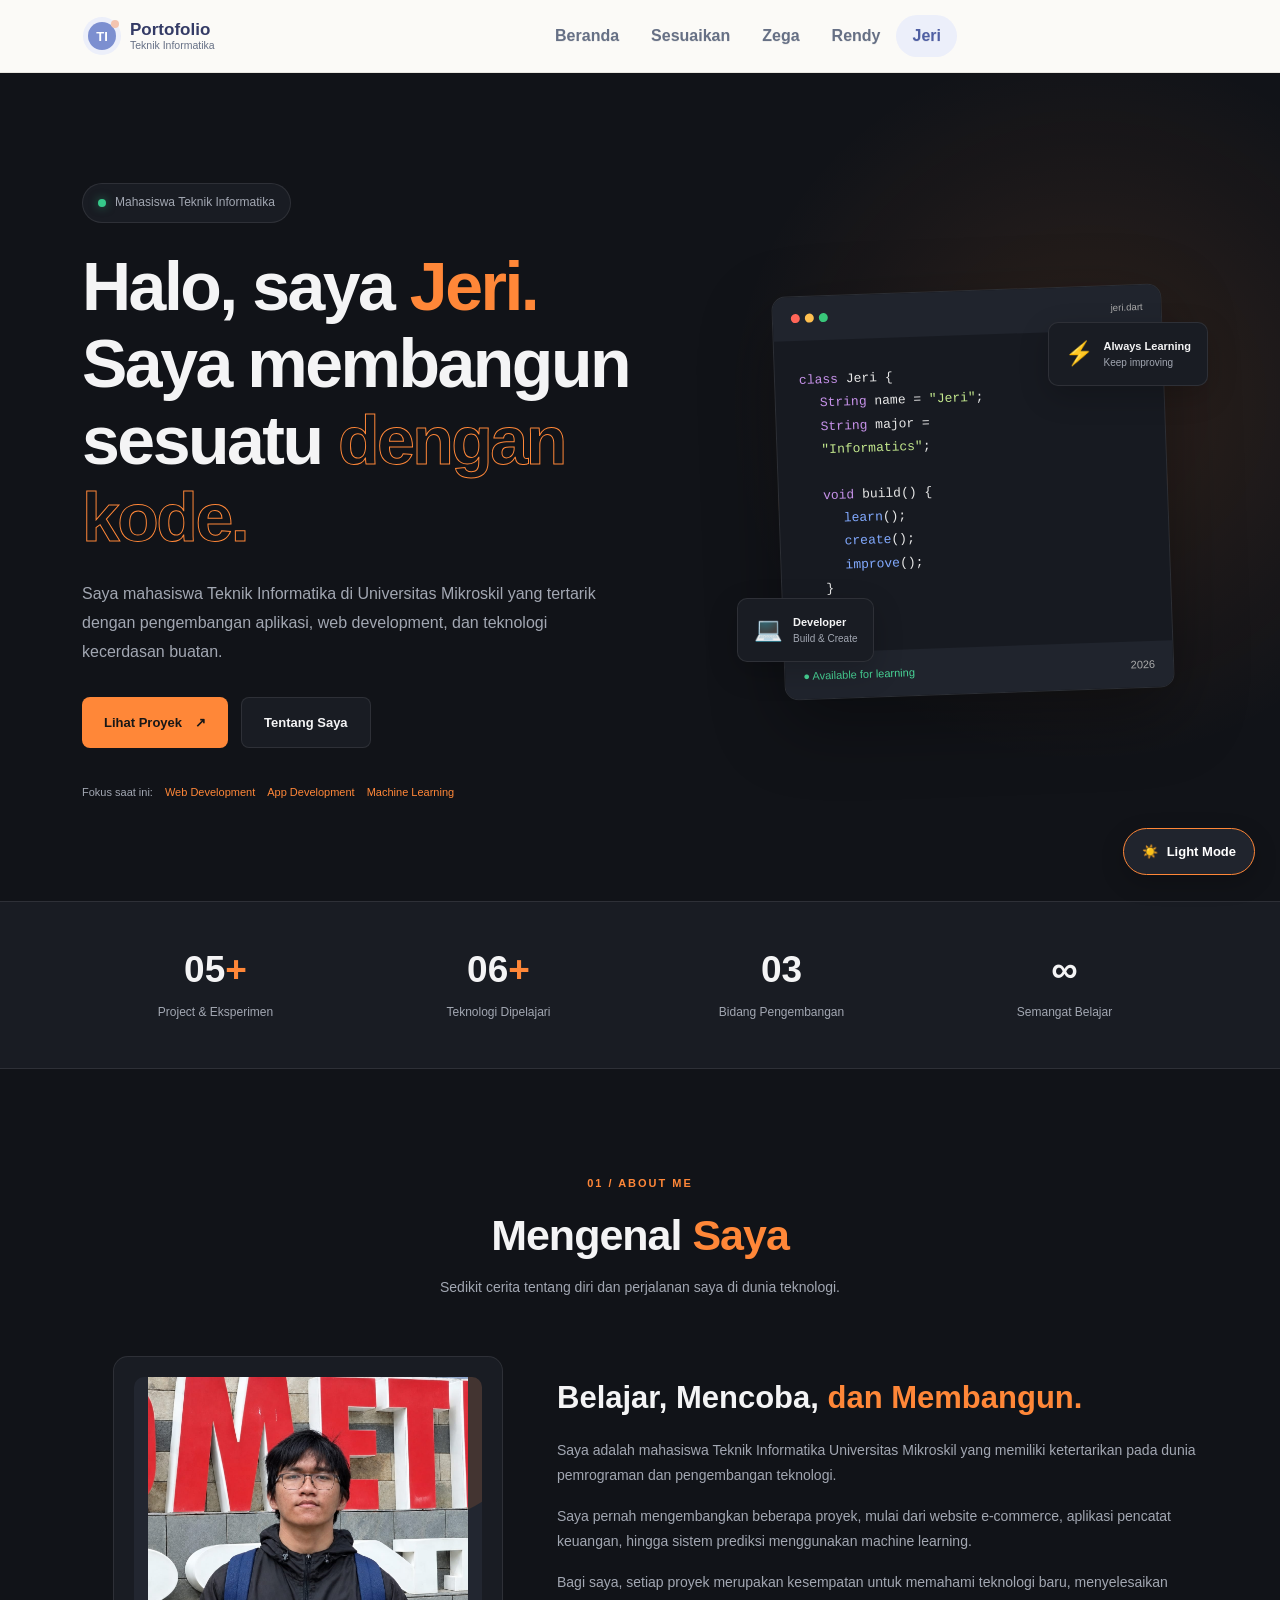
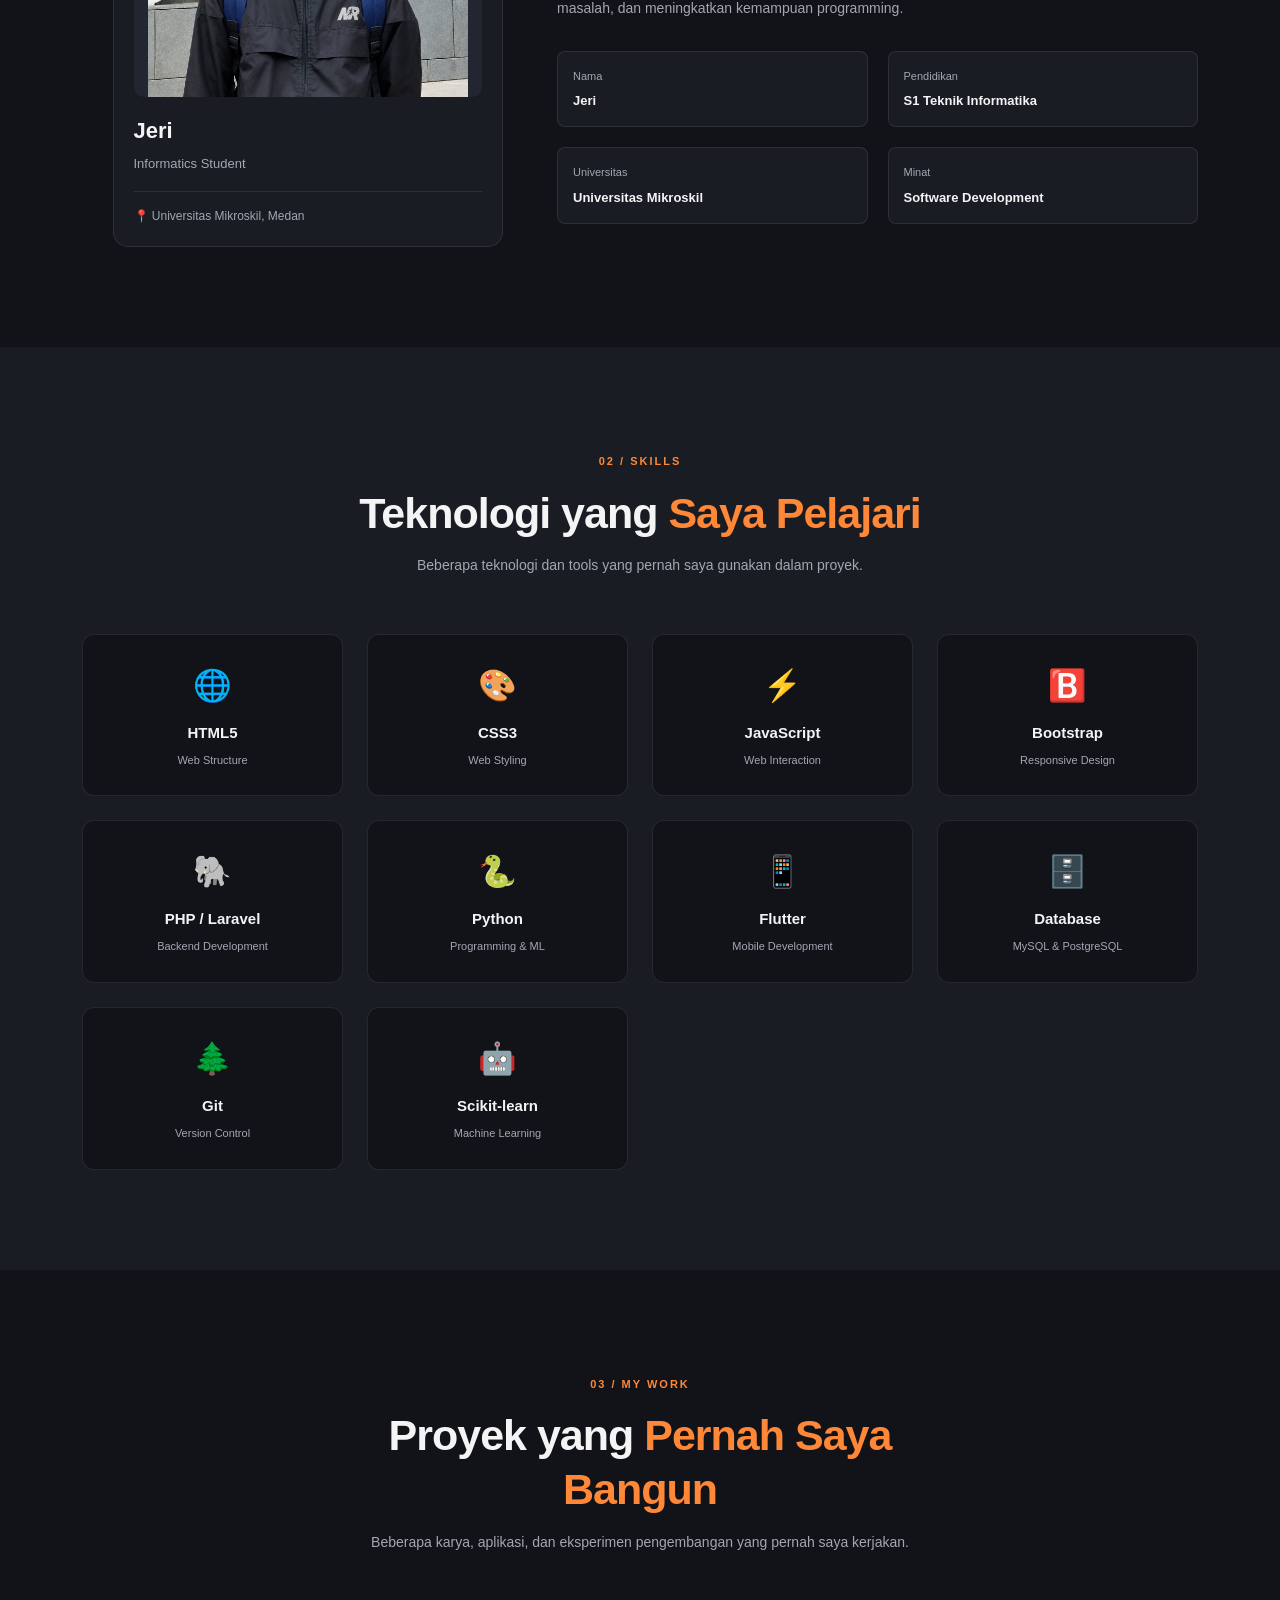
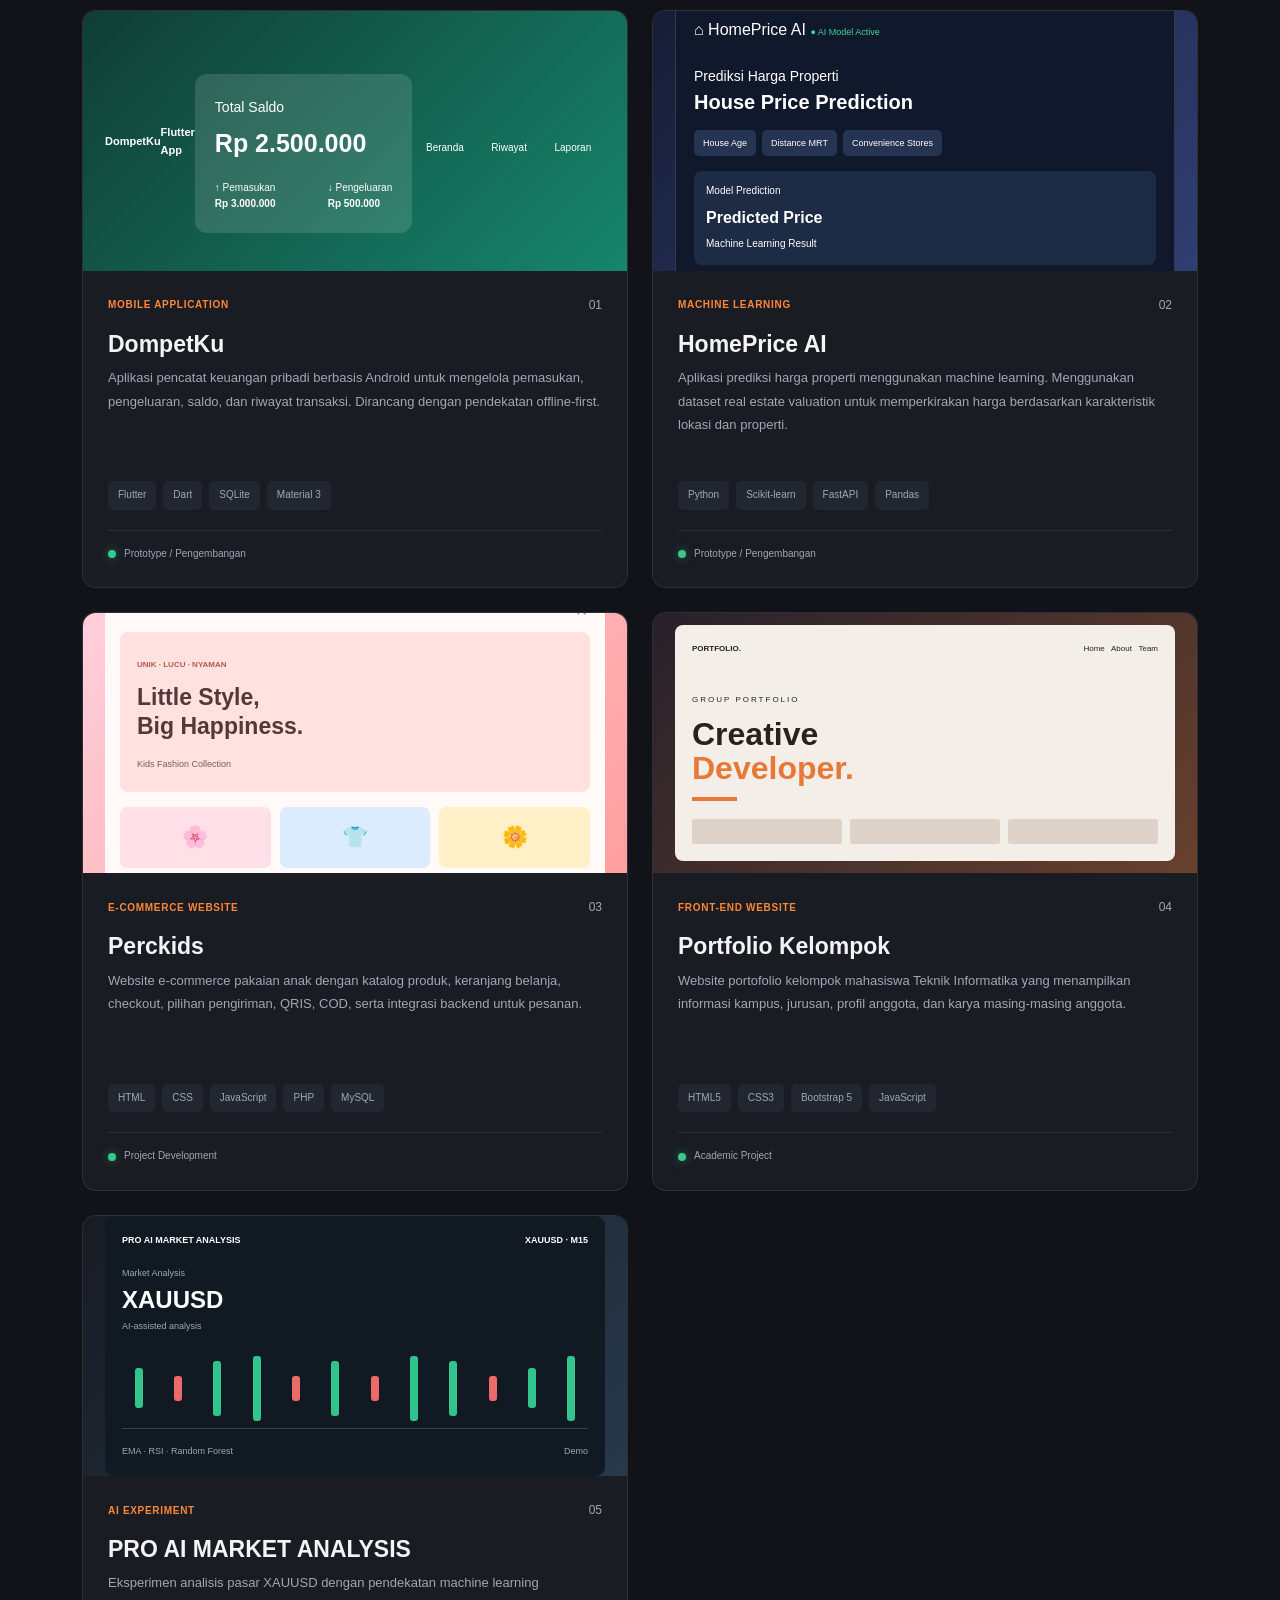
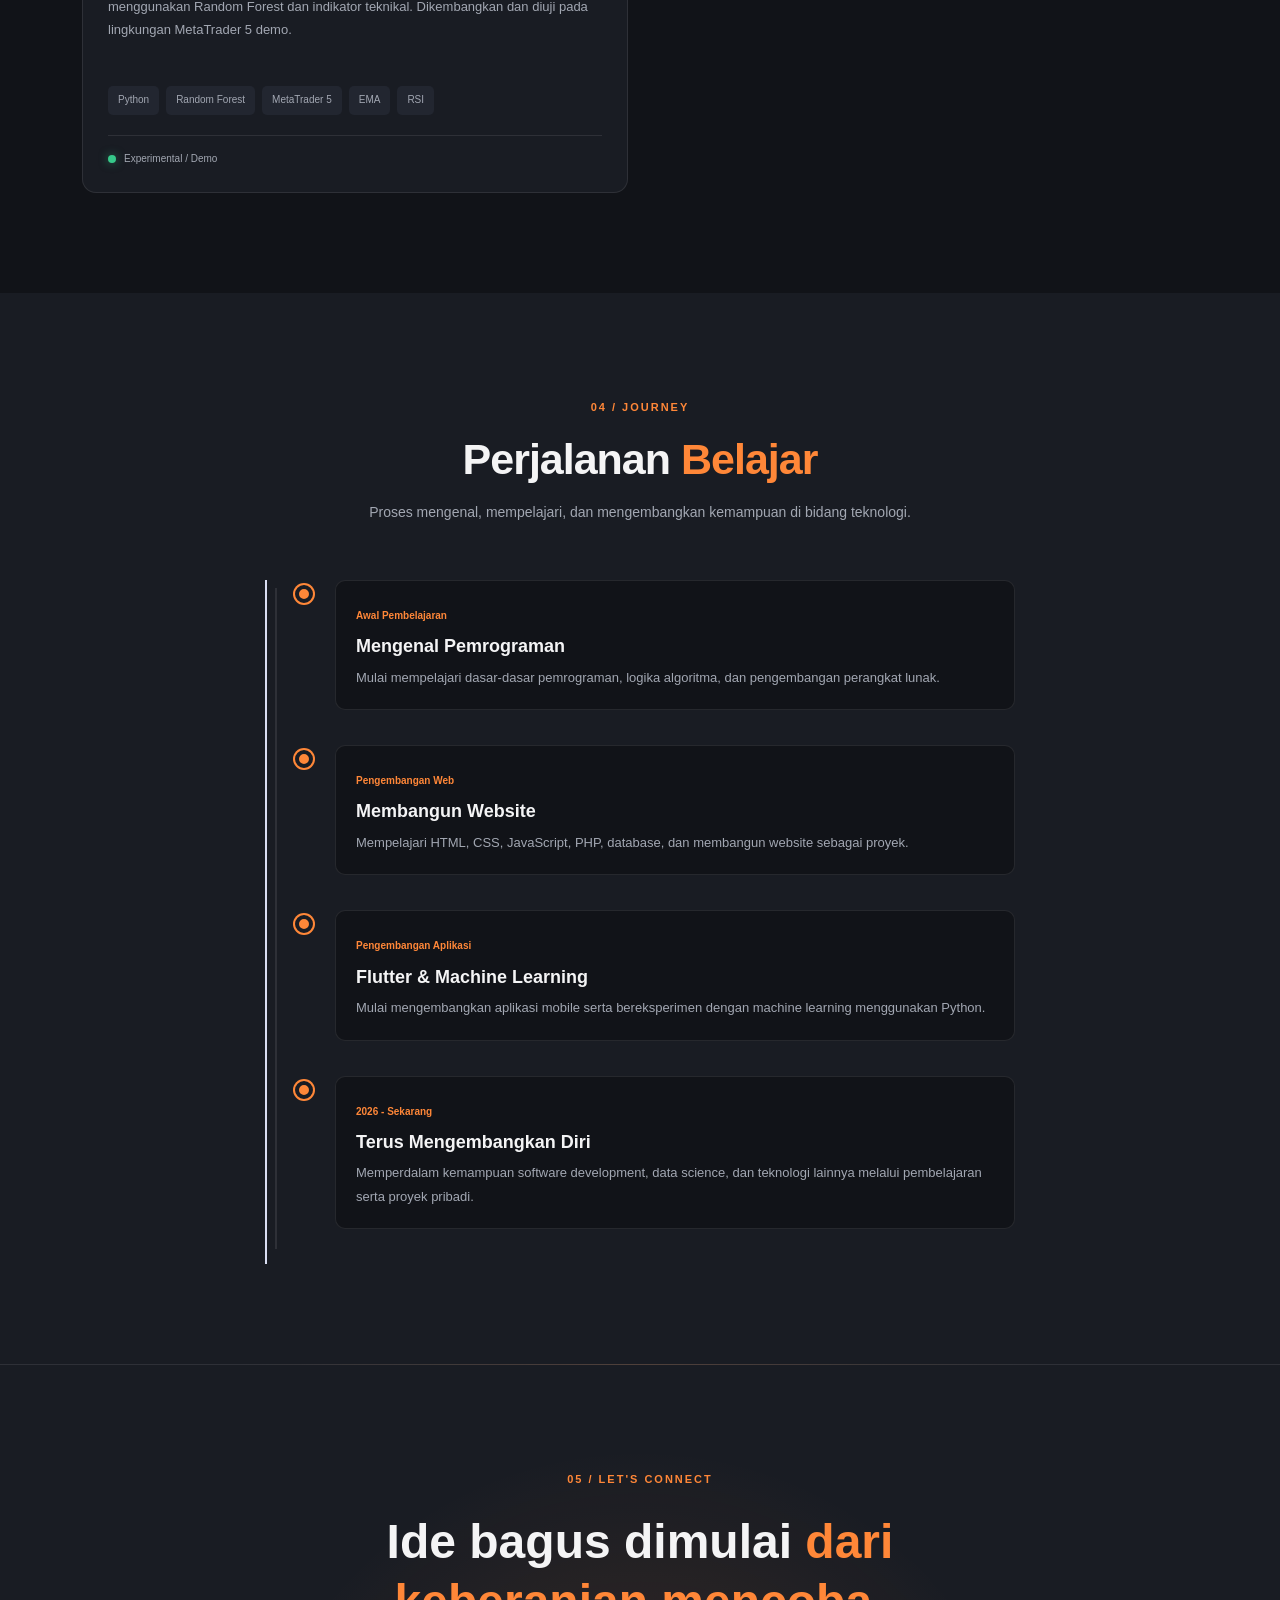
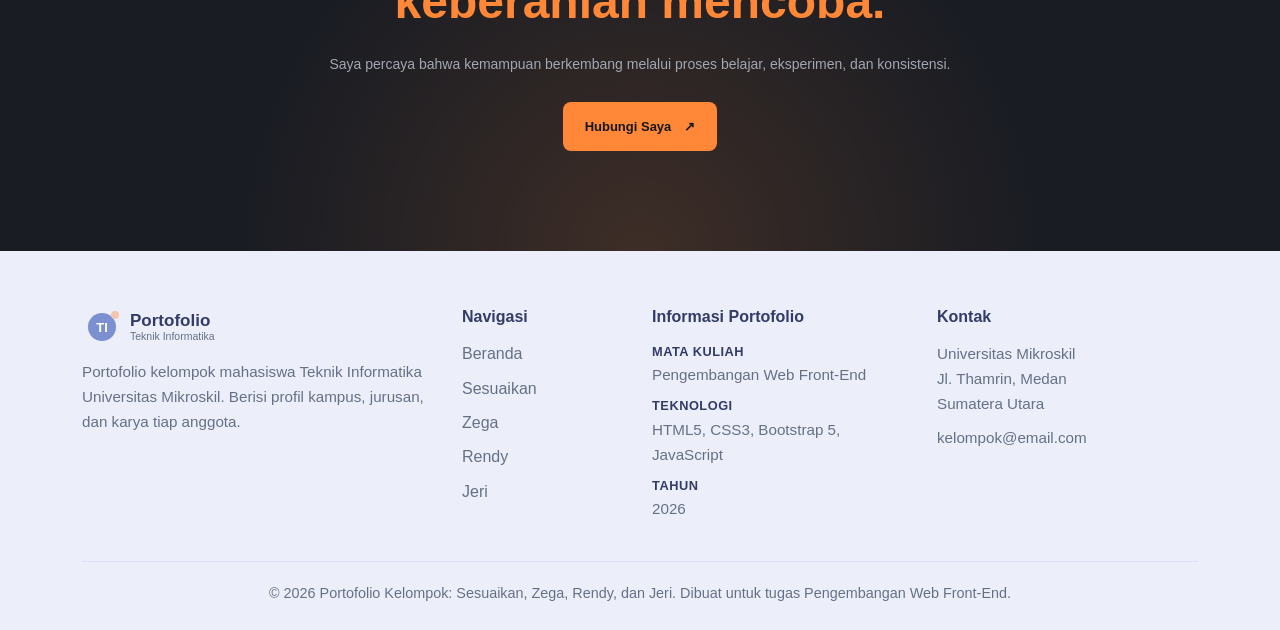
==== commit f0098fce: "Update jeri" ====
--- a/jeri.html
+++ b/jeri.html
@@ -1200,7 +1200,7 @@
                         <li class="nav-item"><a class="nav-link" href="rendy.html">Rendy</a></li>
                         <li class="nav-item"><a class="nav-link" href="jeri.html">Jeri</a></li>
                     </ul>
-                    <a href="login.html" class="btn btn-utama btn-sm px-4">Login</a>
+                    <!-- <a href="login.html" class="btn btn-utama btn-sm px-4">Login</a> -->
                 </div>
             </div>
         </nav>
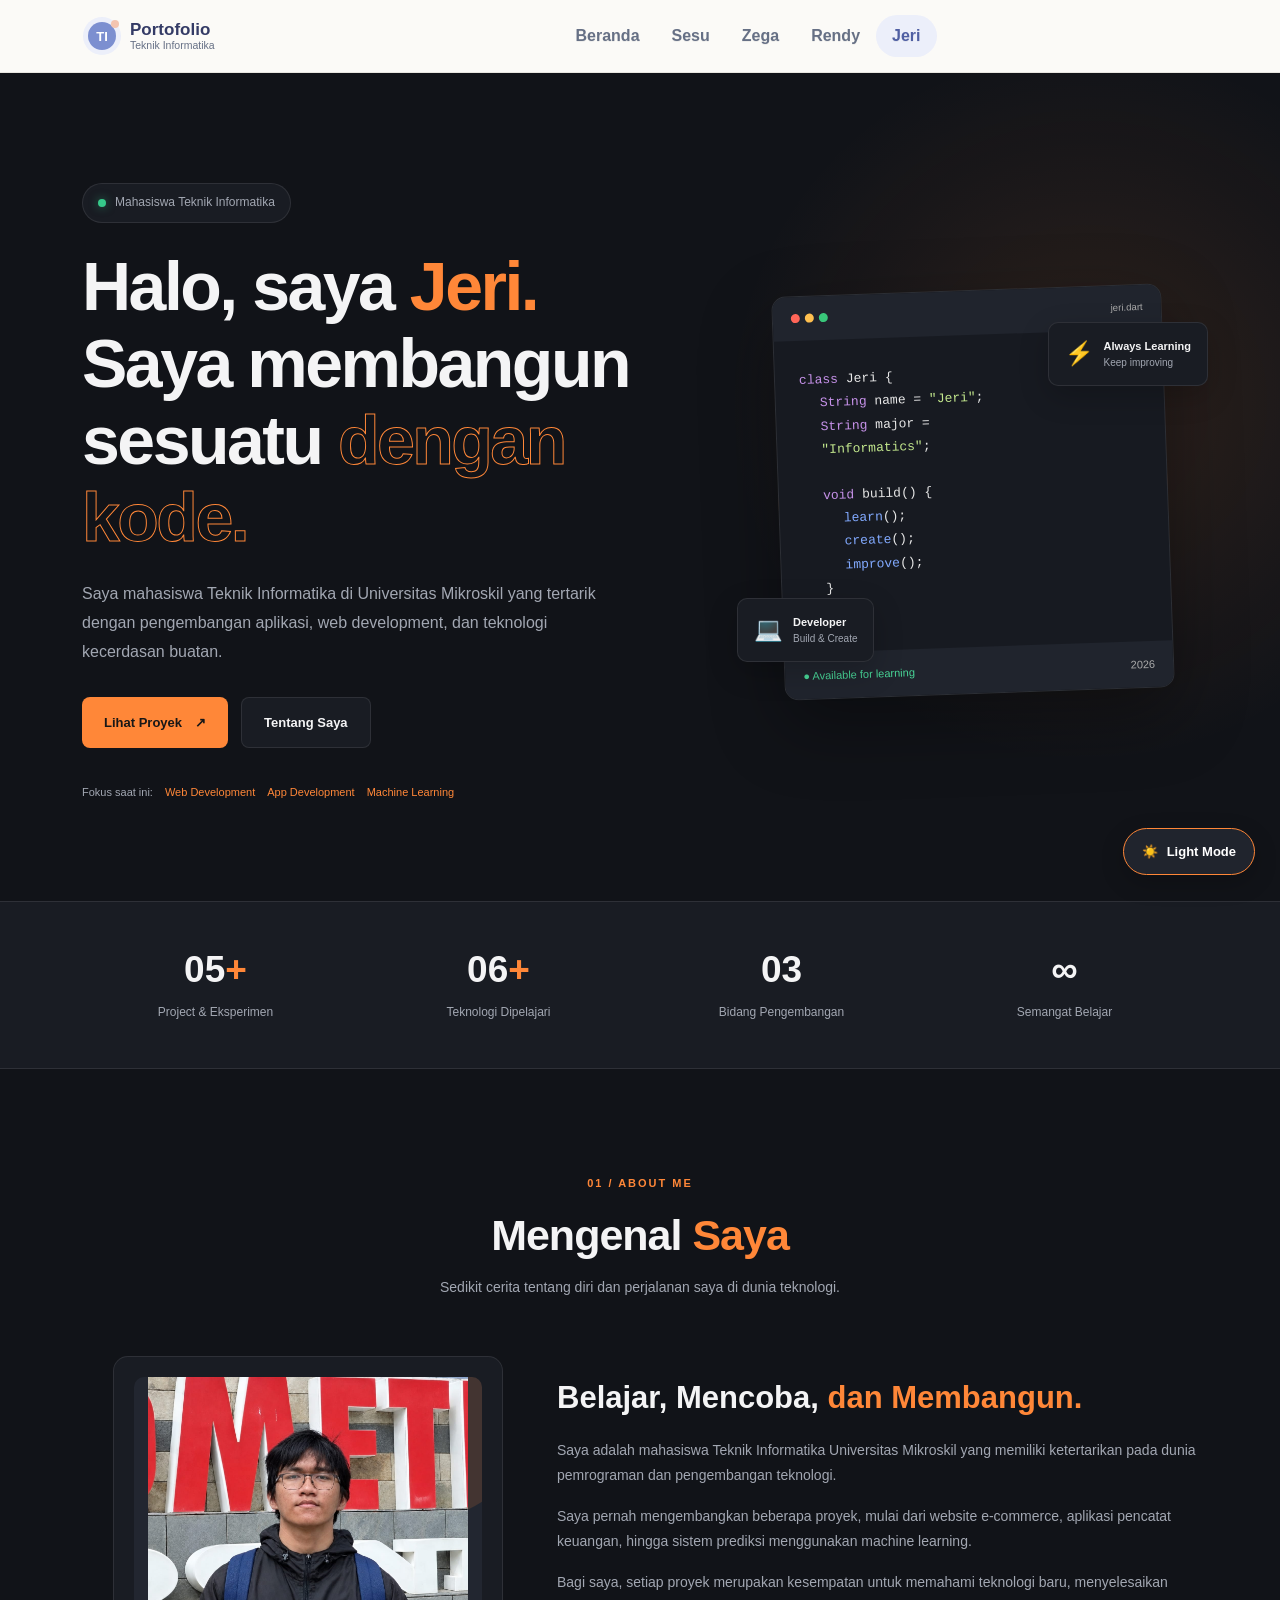
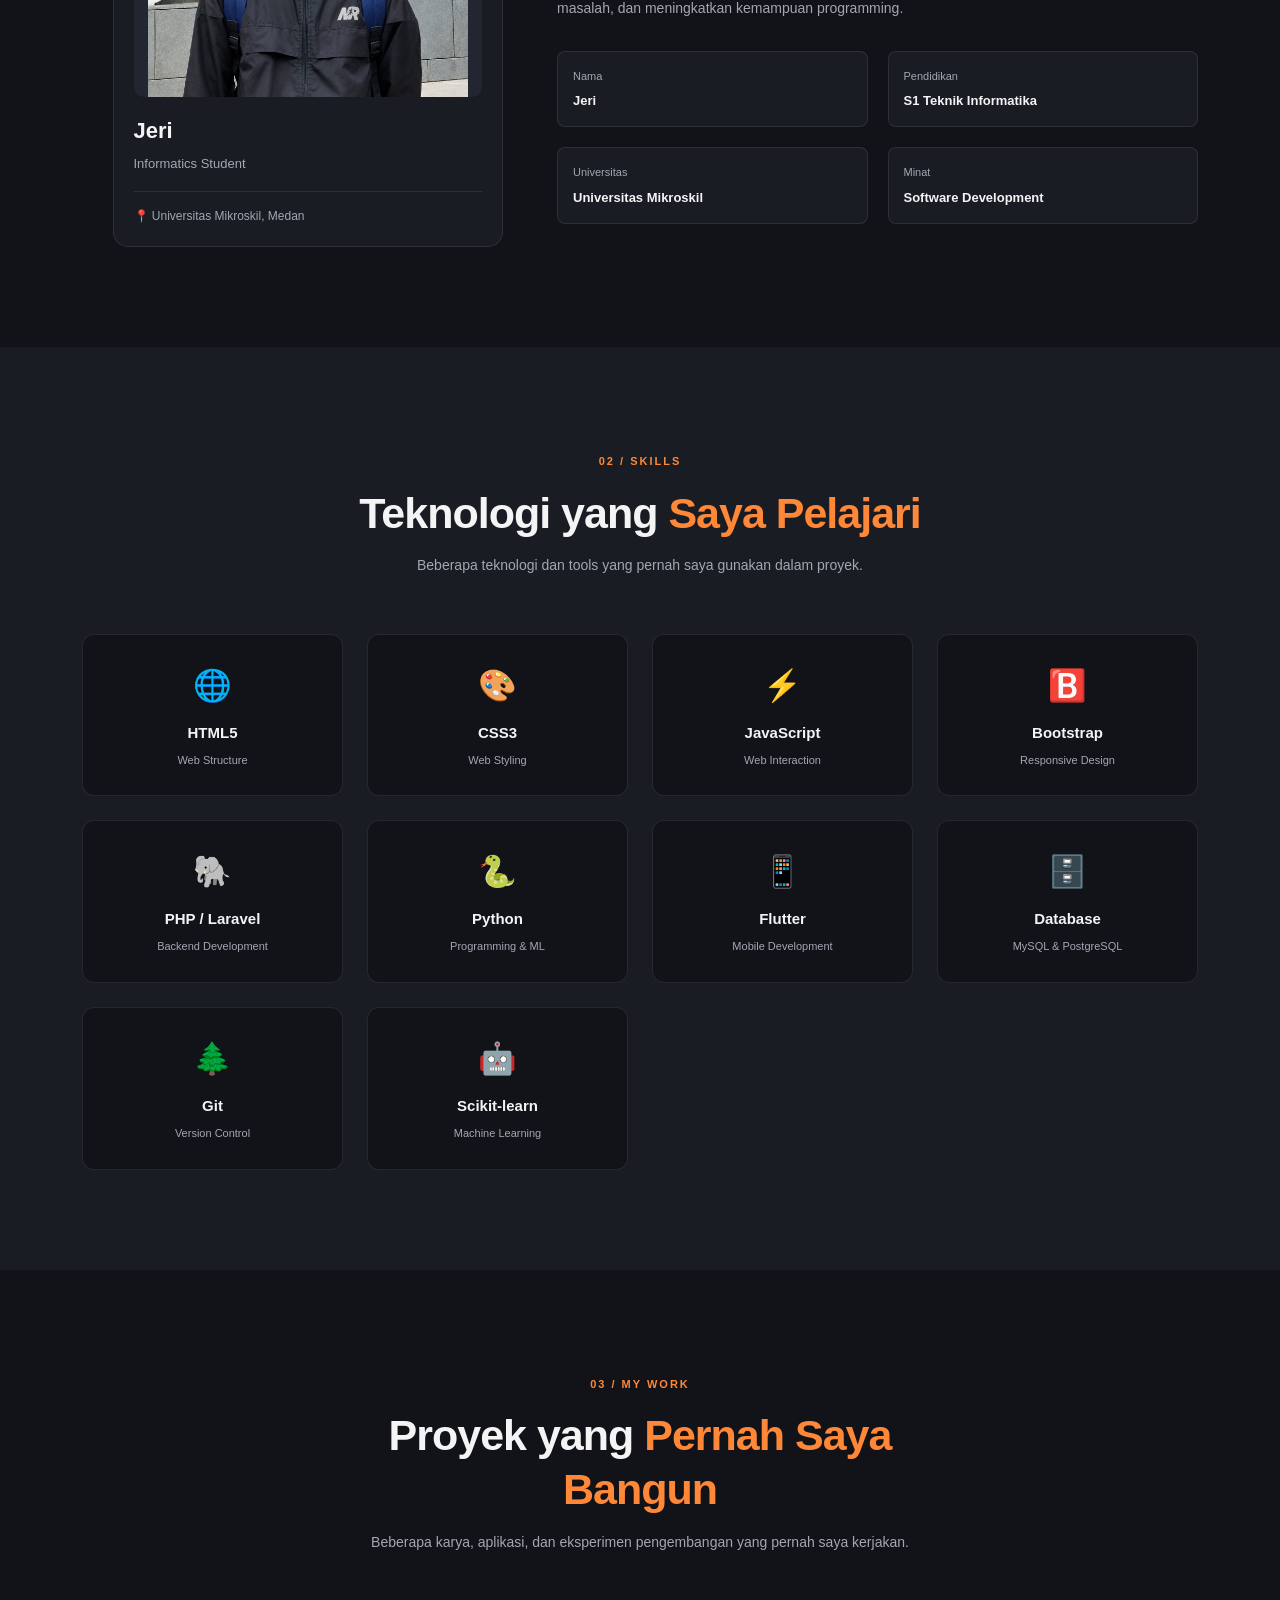
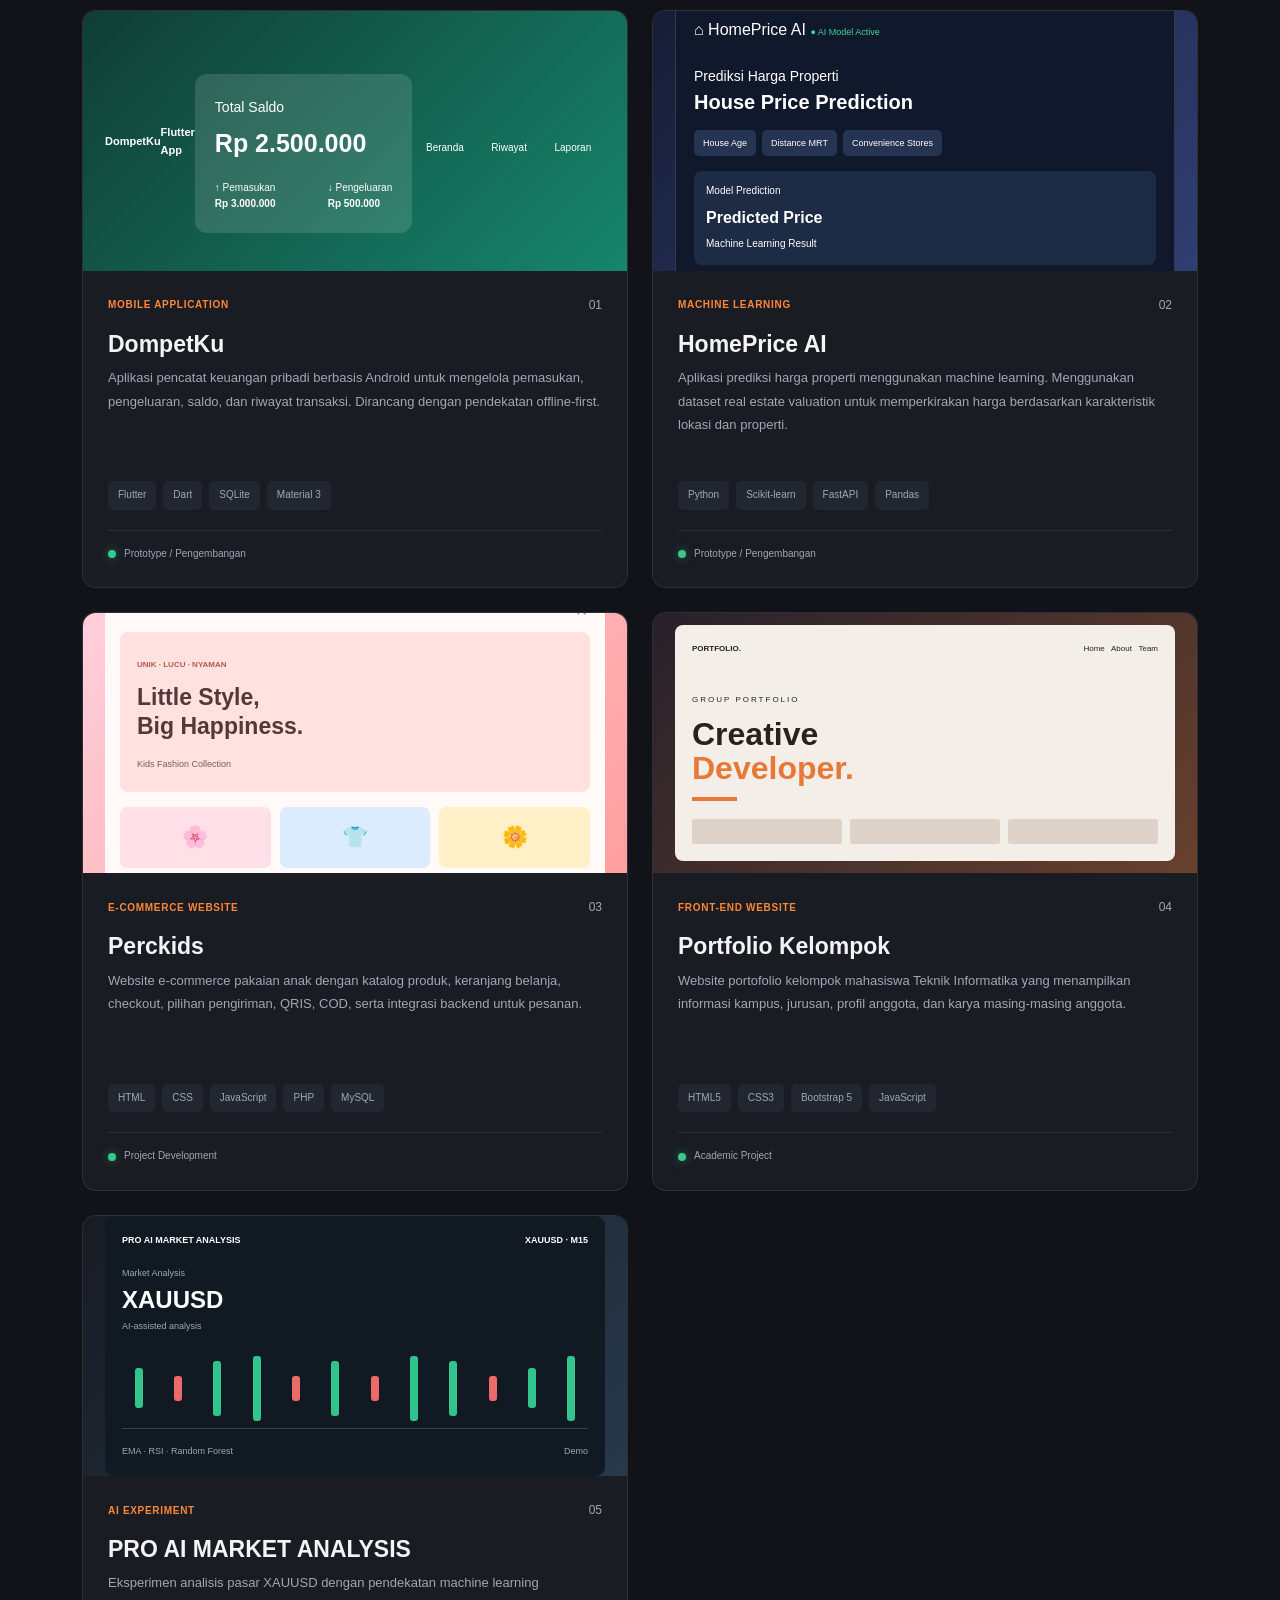
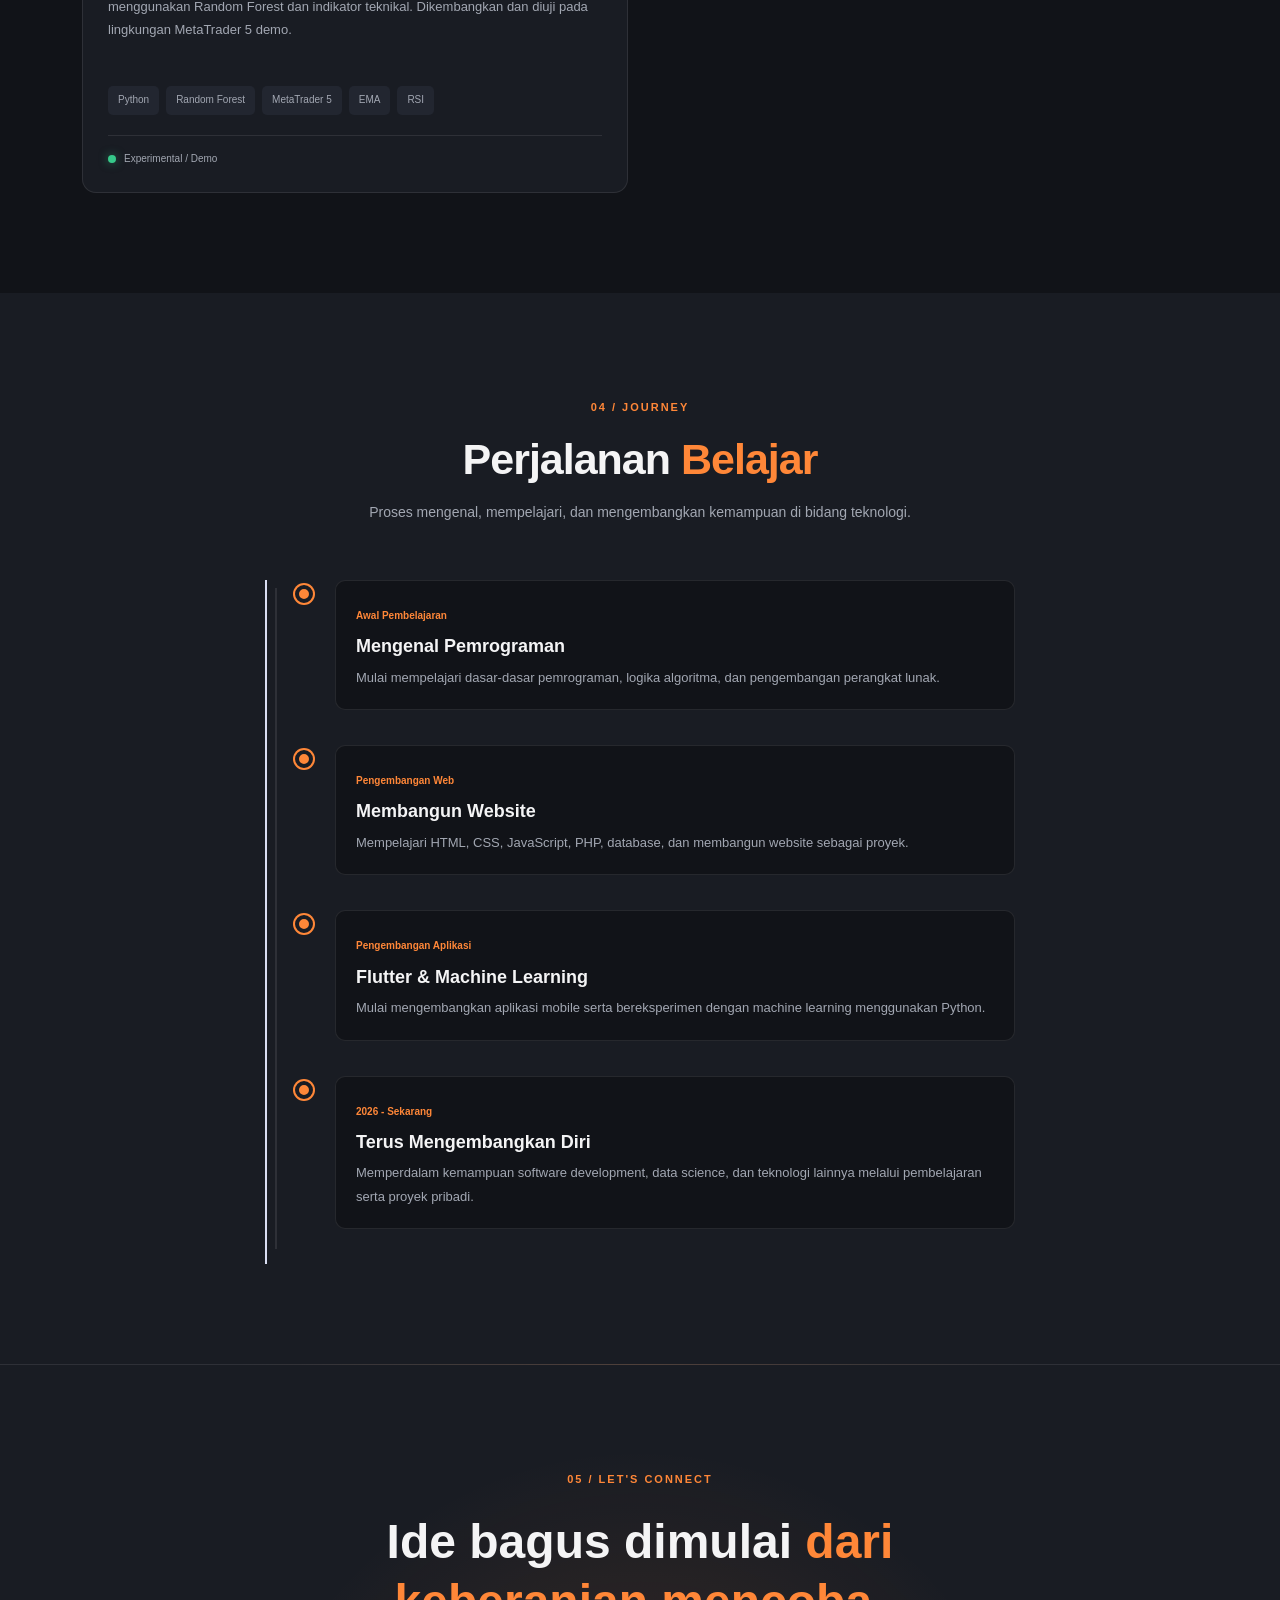
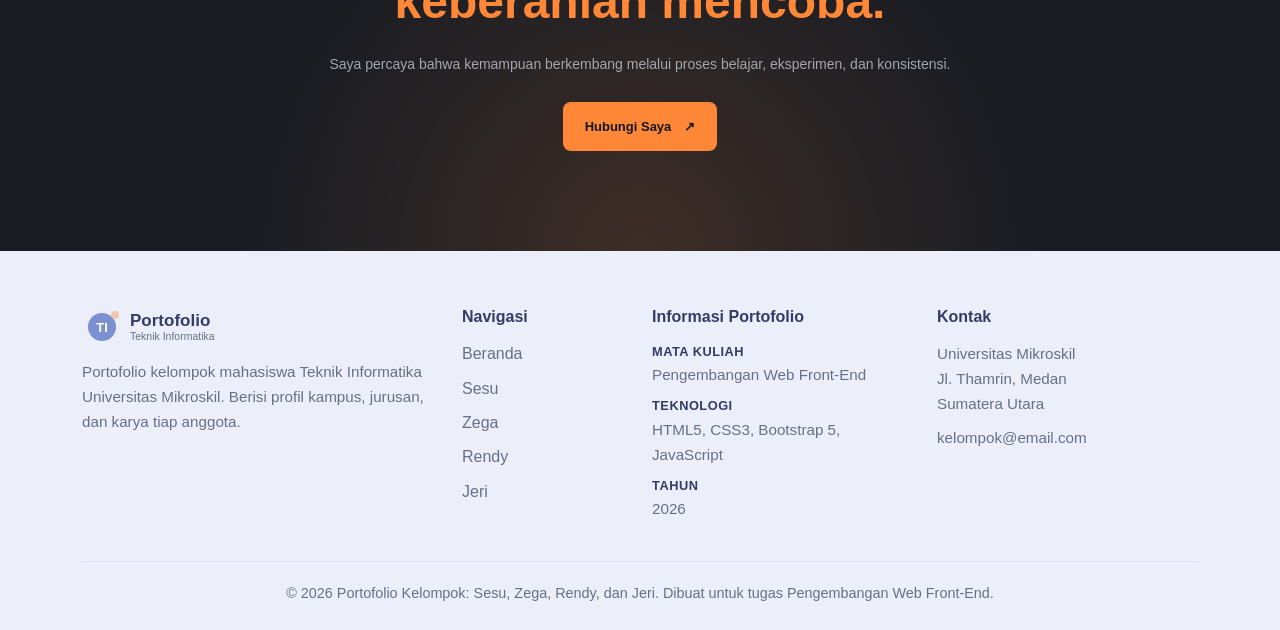
==== commit e54b26ae: "Tambah halaman sesu.html dan update link Sesu" ====
--- a/jeri.html
+++ b/jeri.html
@@ -1195,7 +1195,7 @@
                 <div class="collapse navbar-collapse" id="menuUtama">
                     <ul class="navbar-nav mx-auto mb-3 mb-lg-0">
                         <li class="nav-item"><a class="nav-link" href="index.html">Beranda</a></li>
-                        <li class="nav-item"><a class="nav-link" href="sesuaikan.html">Sesuaikan</a></li>
+                        <li class="nav-item"><a class="nav-link" href="sesu.html">Sesu</a></li>
                         <li class="nav-item"><a class="nav-link" href="zega.html">Zega</a></li>
                         <li class="nav-item"><a class="nav-link" href="rendy.html">Rendy</a></li>
                         <li class="nav-item"><a class="nav-link" href="jeri.html">Jeri</a></li>
@@ -2008,7 +2008,7 @@
                 <div class="col-6 col-lg-2">
                     <h4>Navigasi</h4>
                     <a href="index.html">Beranda</a>
-                    <a href="sesuaikan.html">Sesuaikan</a>
+                    <a href="sesu.html">Sesu</a>
                     <a href="zega.html">Zega</a>
                     <a href="rendy.html">Rendy</a>
                     <a href="jeri.html">Jeri</a>
@@ -2028,7 +2028,7 @@
                     <!-- <a href="login.html">Login</a> -->
                 </div>
             </div>
-            <div class="hak-cipta">&copy; 2026 Portofolio Kelompok: Sesuaikan, Zega, Rendy, dan Jeri. Dibuat untuk tugas Pengembangan Web Front-End.</div>
+            <div class="hak-cipta">&copy; 2026 Portofolio Kelompok: Sesu, Zega, Rendy, dan Jeri. Dibuat untuk tugas Pengembangan Web Front-End.</div>
         </div>
     </footer>
     <!-- ===== AKHIR FOOTER ===== -->
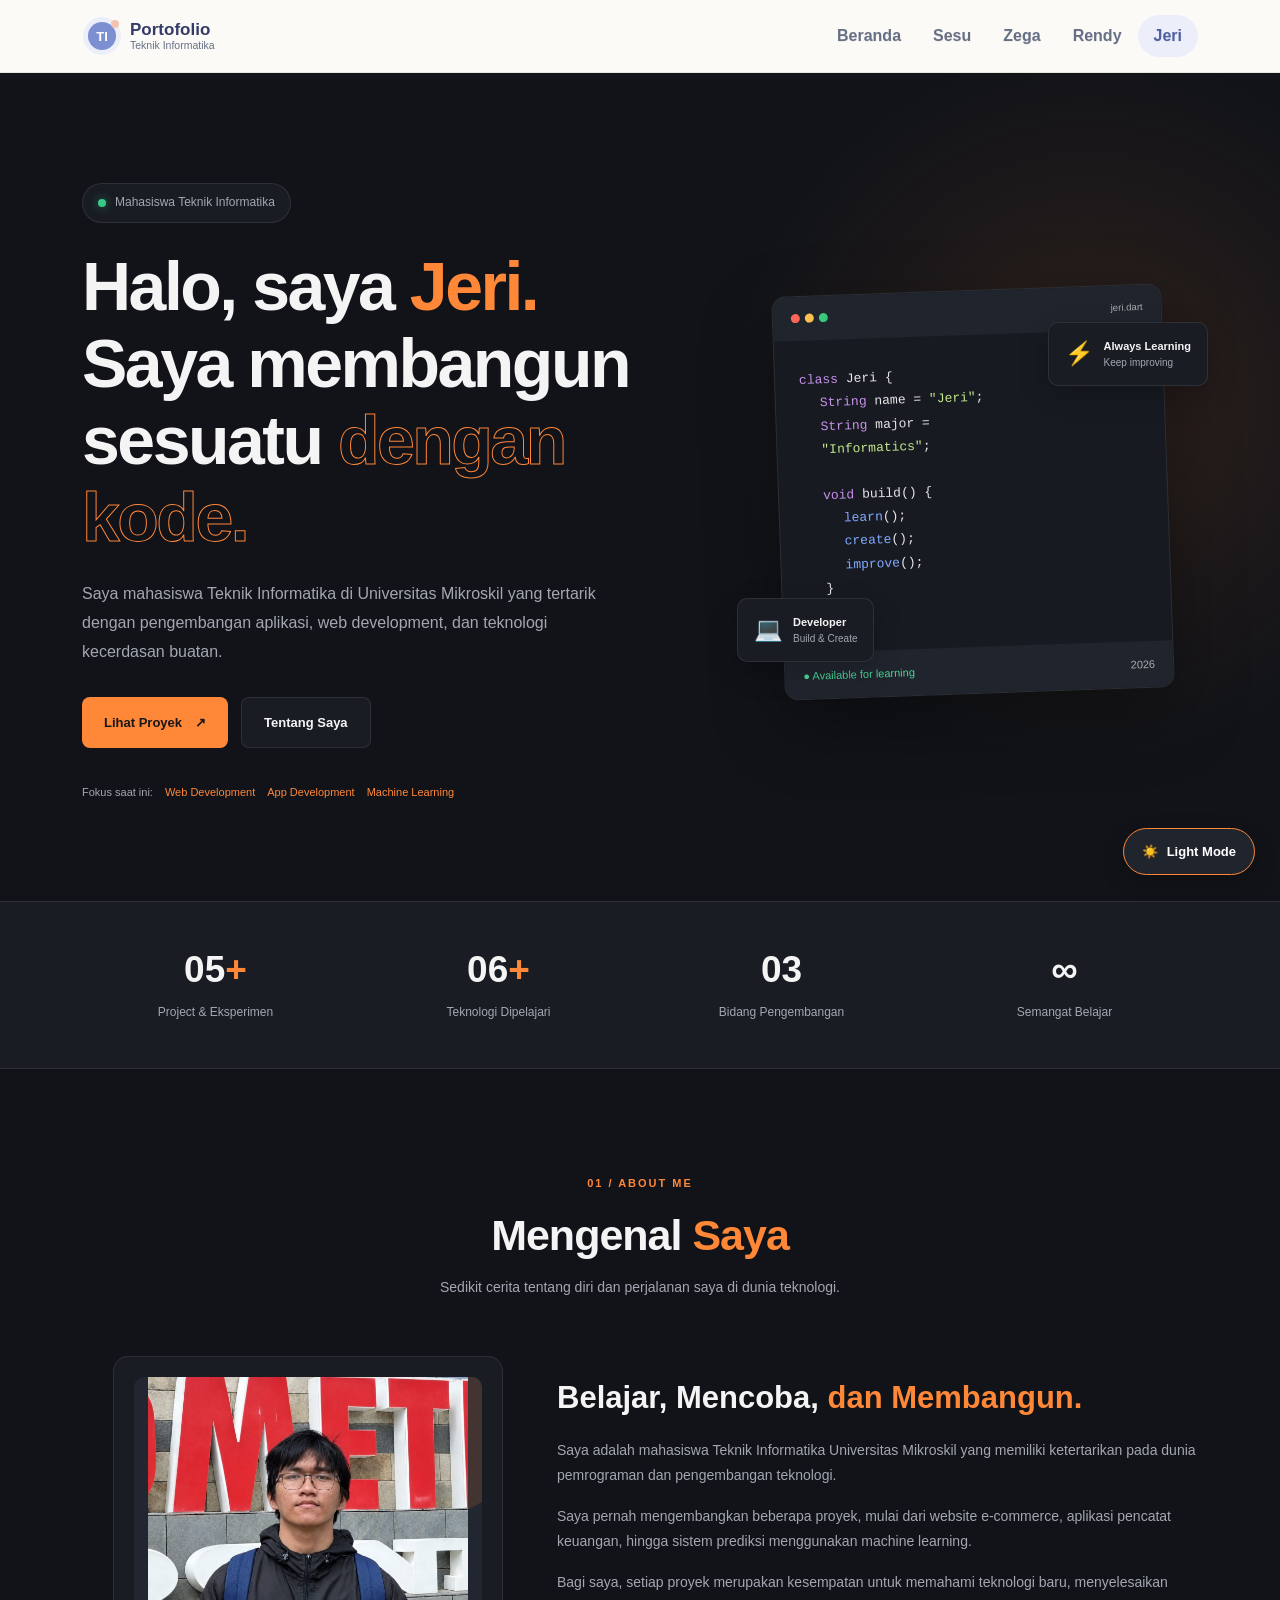
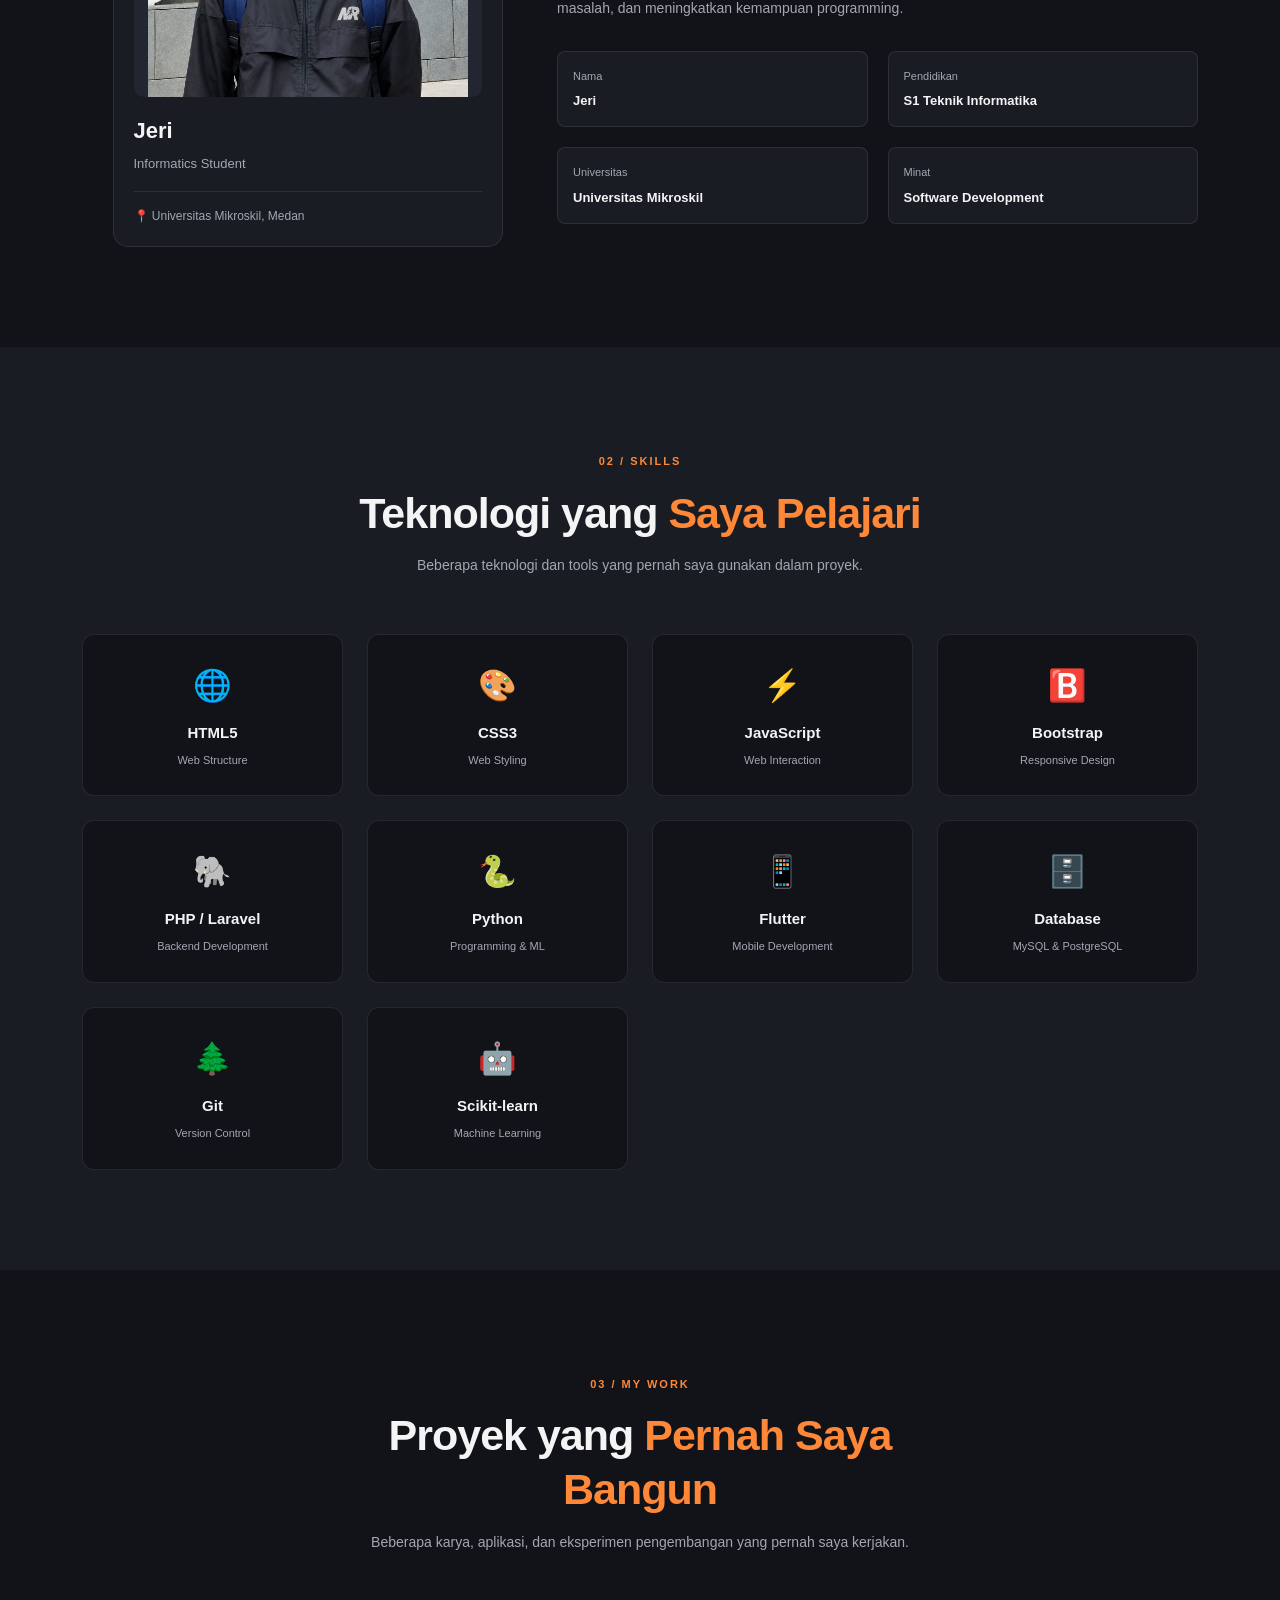
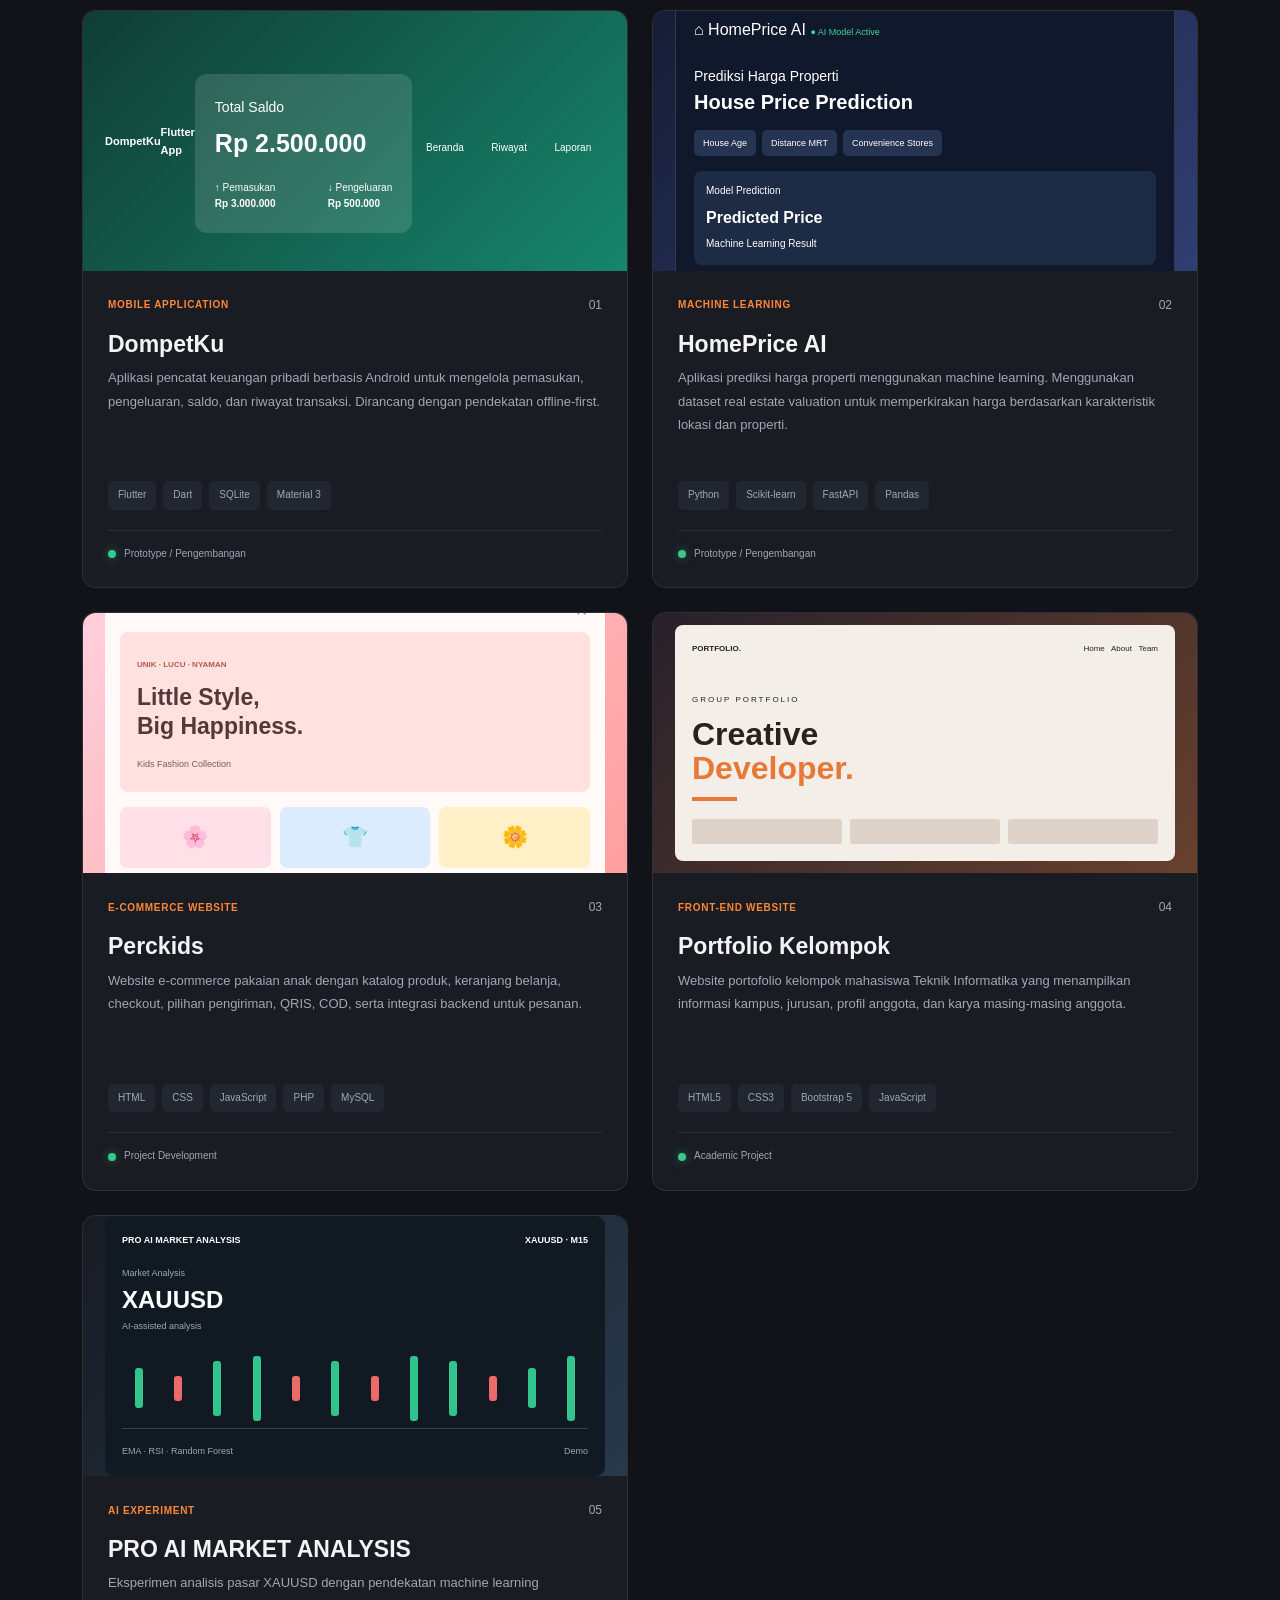
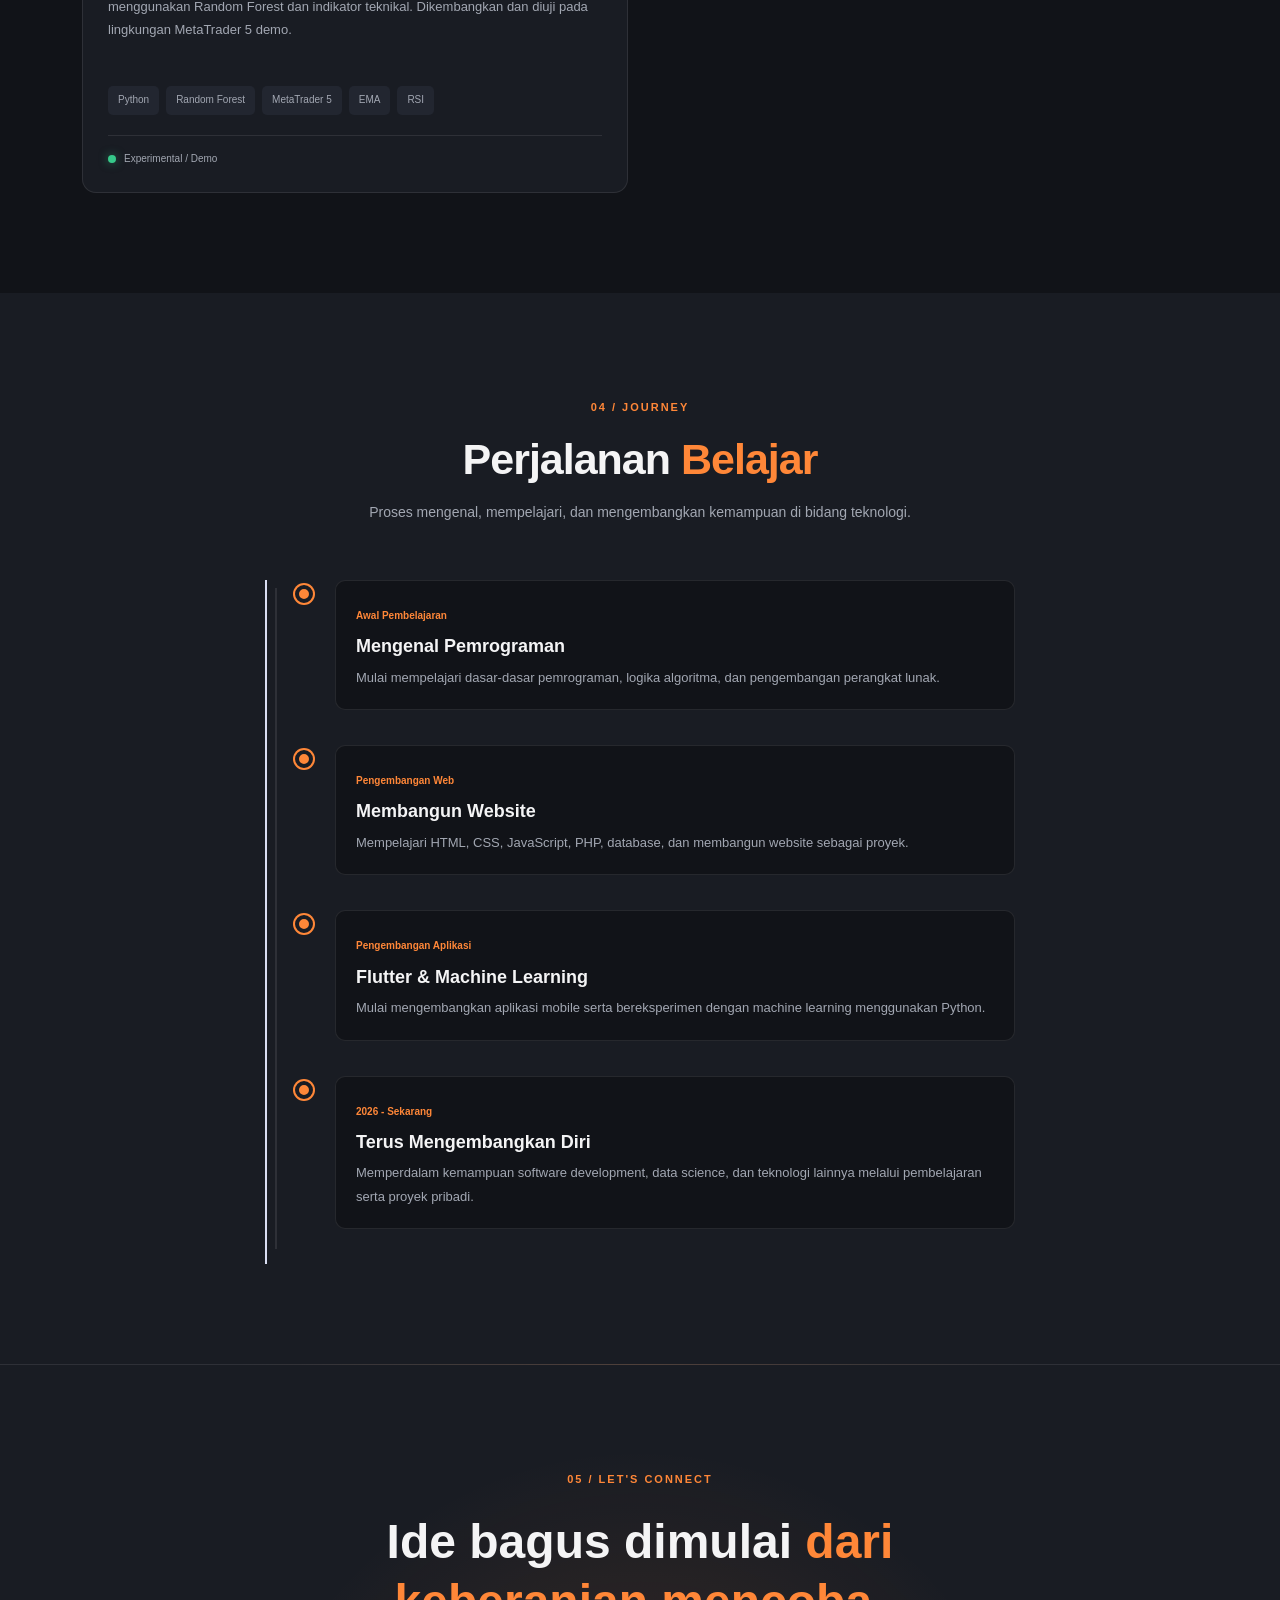
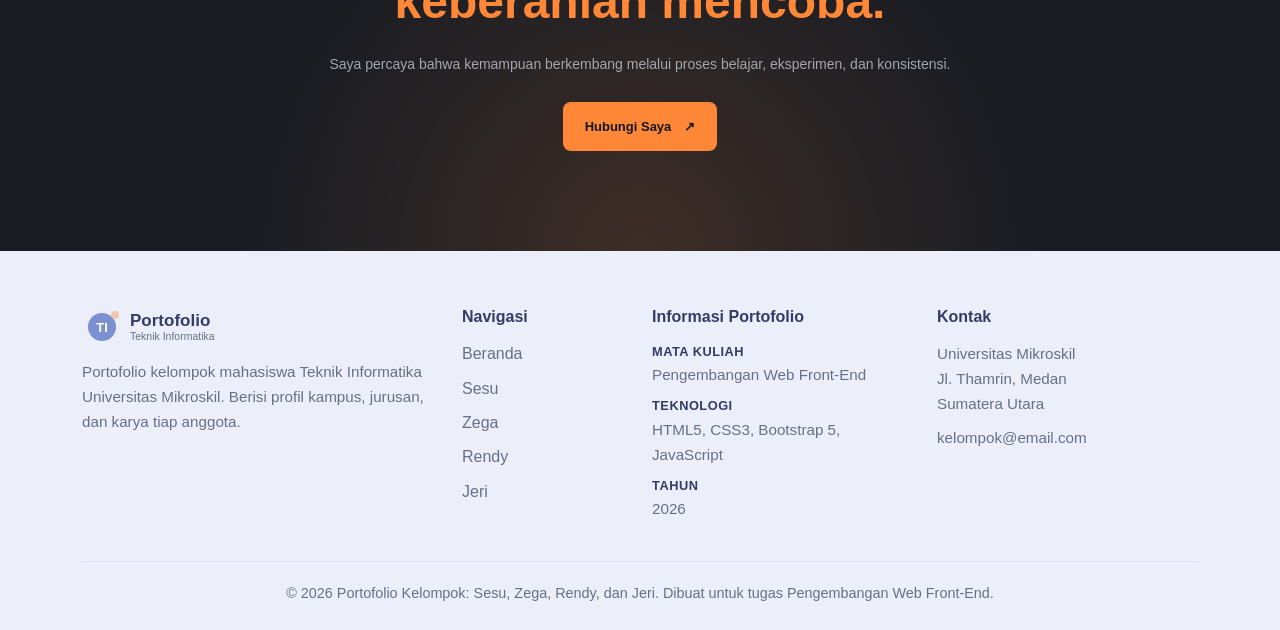
==== commit f27c7c68: "Hapus tombol Login dan navbar rata kanan" ====
--- a/jeri.html
+++ b/jeri.html
@@ -1193,14 +1193,13 @@
                     <span class="navbar-toggler-icon"></span>
                 </button>
                 <div class="collapse navbar-collapse" id="menuUtama">
-                    <ul class="navbar-nav mx-auto mb-3 mb-lg-0">
+                    <ul class="navbar-nav ms-auto mb-3 mb-lg-0">
                         <li class="nav-item"><a class="nav-link" href="index.html">Beranda</a></li>
                         <li class="nav-item"><a class="nav-link" href="sesu.html">Sesu</a></li>
                         <li class="nav-item"><a class="nav-link" href="zega.html">Zega</a></li>
                         <li class="nav-item"><a class="nav-link" href="rendy.html">Rendy</a></li>
                         <li class="nav-item"><a class="nav-link" href="jeri.html">Jeri</a></li>
                     </ul>
-                    <!-- <a href="login.html" class="btn btn-utama btn-sm px-4">Login</a> -->
                 </div>
             </div>
         </nav>
@@ -2025,7 +2024,6 @@
                     <h4>Kontak</h4>
                     <p>Universitas Mikroskil<br>Jl. Thamrin, Medan<br>Sumatera Utara</p>
                     <p>kelompok@email.com</p>
-                    <!-- <a href="login.html">Login</a> -->
                 </div>
             </div>
             <div class="hak-cipta">&copy; 2026 Portofolio Kelompok: Sesu, Zega, Rendy, dan Jeri. Dibuat untuk tugas Pengembangan Web Front-End.</div>
--- a/style.css
+++ b/style.css
@@ -738,4 +738,2012 @@
     margin: 0 auto;
 }
 
-
+/* =====================================================================
+   SESU - KARTU ANGGOTA DI BERANDA (index.html)
+   ===================================================================== */
+
+@property --sesu-sudut-kartu {
+    syntax: "<angle>";
+    initial-value: 0deg;
+    inherits: false;
+}
+
+@keyframes sesu-kartuPutar {
+    to {
+        --sesu-sudut-kartu: 360deg;
+    }
+}
+
+@keyframes sesu-kartuCahaya {
+    0%, 100% {
+        box-shadow: 0 0 22px rgba(0, 224, 90, 0.22), 0 14px 34px rgba(0, 0, 0, 0.28);
+    }
+    50% {
+        box-shadow: 0 0 44px rgba(80, 255, 130, 0.45), 0 14px 34px rgba(0, 0, 0, 0.28);
+    }
+}
+
+@keyframes sesu-kartuMelayang {
+    0%, 100% {
+        translate: 0 0;
+    }
+    50% {
+        translate: 0 -6px;
+    }
+}
+
+@keyframes sesu-kartuNapas {
+    from {
+        scale: 1;
+    }
+    to {
+        scale: 1.05;
+    }
+}
+
+@keyframes sesu-kartuKilat {
+    0% {
+        background-position: 130% 0;
+    }
+    55%, 100% {
+        background-position: -30% 0;
+    }
+}
+
+@keyframes sesu-kartuCahayaGeser {
+    from {
+        translate: -12% -8%;
+    }
+    to {
+        translate: 14% 10%;
+    }
+}
+
+@keyframes sesu-daunTurun {
+    0% {
+        top: -14%;
+        opacity: 0;
+    }
+    8% {
+        opacity: 1;
+    }
+    92% {
+        opacity: 1;
+    }
+    100% {
+        top: 104%;
+        opacity: 0;
+    }
+}
+
+@keyframes sesu-daunGoyang {
+    from {
+        translate: -16px 0;
+    }
+    to {
+        translate: 20px 0;
+    }
+}
+
+@keyframes sesu-daunPutar {
+    from {
+        rotate: -40deg;
+    }
+    to {
+        rotate: 320deg;
+    }
+}
+
+.kartu.kartu-sesu {
+    position: relative;
+    overflow: hidden;
+    border: 1px solid rgba(0, 224, 90, 0.45);
+    background-color: #07120C;
+    background-image: linear-gradient(160deg, #0C2A1A 0%, #07120C 70%);
+    animation: sesu-kartuCahaya 4s ease-in-out infinite;
+}
+
+.kartu-sesu::before {
+    content: "";
+    position: absolute;
+    left: 50%;
+    top: 8%;
+    width: 280px;
+    height: 280px;
+    margin-left: -140px;
+    background: radial-gradient(circle, rgba(0, 224, 90, 0.32) 0%, rgba(0, 224, 90, 0) 65%);
+    pointer-events: none;
+    animation: sesu-kartuCahayaGeser 7s ease-in-out infinite alternate;
+}
+
+.kartu-sesu > *:not(.hujan-daun):not(.stretched-link) {
+    position: relative;
+    z-index: 1;
+}
+
+.kartu-anggota.kartu-sesu .foto-sesu {
+    position: relative;
+    display: block;
+    width: 120px;
+    height: 120px;
+    margin: 0 auto 16px;
+    padding: 4px;
+    border-radius: 50%;
+    background-image: conic-gradient(from var(--sesu-sudut-kartu), rgba(0, 224, 90, 0.22) 0deg, rgba(0, 224, 90, 0.22) 190deg, #00A83C 235deg, #00E05A 285deg, #B6FF4D 325deg, #FFFFFF 342deg, #00E05A 352deg, rgba(0, 224, 90, 0.22) 360deg);
+    box-shadow: 0 0 26px rgba(0, 224, 90, 0.4);
+    overflow: hidden;
+    animation: sesu-kartuPutar 4.5s linear infinite, sesu-kartuMelayang 5s ease-in-out infinite;
+}
+
+.kartu-anggota.kartu-sesu .foto-sesu img {
+    width: 100%;
+    height: 100%;
+    margin: 0;
+    border: 0;
+    border-radius: 50%;
+    object-fit: cover;
+    object-position: 50% 22%;
+    animation: sesu-kartuNapas 6s ease-in-out infinite alternate;
+}
+
+.kartu-anggota.kartu-sesu .foto-sesu::after {
+    content: "";
+    position: absolute;
+    inset: 4px;
+    border-radius: 50%;
+    background-image: linear-gradient(115deg, rgba(255, 255, 255, 0) 38%, rgba(255, 255, 255, 0.28) 50%, rgba(255, 255, 255, 0) 62%);
+    background-size: 260% 100%;
+    background-repeat: no-repeat;
+    pointer-events: none;
+    animation: sesu-kartuKilat 5s ease-in-out infinite;
+}
+
+.kartu-anggota.kartu-sesu h3 {
+    color: #FFFFFF;
+}
+
+.kartu-anggota.kartu-sesu .peran {
+    color: #4DF08A;
+}
+
+.kartu-anggota.kartu-sesu p {
+    color: #A9C7B4;
+}
+
+.kartu-anggota.kartu-sesu .btn-garis {
+    --bs-btn-color: #00E05A;
+    --bs-btn-bg: rgba(0, 224, 90, 0.08);
+    --bs-btn-border-color: #00E05A;
+    --bs-btn-hover-color: #04160C;
+    --bs-btn-hover-bg: #00E05A;
+    --bs-btn-hover-border-color: #00E05A;
+    --bs-btn-active-color: #04160C;
+    --bs-btn-active-bg: #3DFF86;
+    --bs-btn-active-border-color: #3DFF86;
+    box-shadow: 0 0 18px rgba(0, 224, 90, 0.25);
+}
+
+.hujan-daun {
+    position: absolute;
+    inset: 0;
+    z-index: 3;
+    overflow: hidden;
+    contain: layout paint;
+    pointer-events: none;
+}
+
+.daun {
+    position: absolute;
+    top: -14%;
+    left: var(--x);
+    width: var(--u);
+    height: calc(var(--u) * 1.5);
+    background-repeat: no-repeat;
+    background-size: contain;
+    background-image: url("data:image/svg+xml,%3Csvg xmlns='http://www.w3.org/2000/svg' viewBox='0 0 40 60'%3E%3Cpath d='M20 2C34 14 38 36 20 58C2 36 6 14 20 2Z' fill='%2300E05A'/%3E%3Cpath d='M20 8V54M20 20L12 14M20 30L28 24M20 40L12 34' stroke='%23006B25' stroke-width='1.6' stroke-linecap='round' fill='none'/%3E%3C/svg%3E");
+    animation: sesu-daunTurun var(--d) linear var(--t) infinite, sesu-daunGoyang calc(var(--d) / 3) ease-in-out var(--t) infinite alternate, sesu-daunPutar var(--d) linear var(--t) infinite;
+}
+
+.daun:nth-child(even) {
+    background-image: url("data:image/svg+xml,%3Csvg xmlns='http://www.w3.org/2000/svg' viewBox='0 0 40 60'%3E%3Cpath d='M20 2C34 14 38 36 20 58C2 36 6 14 20 2Z' fill='%23B6FF4D'/%3E%3Cpath d='M20 8V54M20 20L12 14M20 30L28 24M20 40L12 34' stroke='%234C8A00' stroke-width='1.6' stroke-linecap='round' fill='none'/%3E%3C/svg%3E");
+}
+
+@media (prefers-reduced-motion: reduce) {
+    .kartu.kartu-sesu,
+    .kartu-sesu::before,
+    .kartu-anggota.kartu-sesu .foto-sesu,
+    .kartu-anggota.kartu-sesu .foto-sesu img,
+    .kartu-anggota.kartu-sesu .foto-sesu::after {
+        animation: none;
+    }
+
+    .hujan-daun {
+        display: none;
+    }
+}
+
+/* =====================================================================
+   SESU - HALAMAN PROFIL (sesu.html)
+   ===================================================================== */
+
+html:has(.sesu) {
+    scroll-behavior: smooth;
+}
+
+.sesu {
+    --g-bg: #090D0B;
+    --g-bg2: #0E1512;
+    --g-kartu: #111A16;
+    --g-garis: rgba(255, 255, 255, 0.09);
+    --g-teks: #FFFFFF;
+    --g-redup: #CFE0D6;
+    --g-hijau: #00E05A;
+    --g-hijau-muda: #8CFFB0;
+    --g-hijau-tua: #00822E;
+    --g-langit: #8FD3FF;
+    --g-langit-tua: #0B8FDB;
+    --mulai: 1.6s;
+    font-family: -apple-system, BlinkMacSystemFont, "SF Pro Display", "Segoe UI", Roboto, Helvetica, Arial, sans-serif;
+    -webkit-font-smoothing: antialiased;
+    font-weight: 500;
+    background-color: var(--g-bg);
+    color: var(--g-teks);
+    overflow-x: clip;
+}
+
+html:not(.sesu-js) .sesu {
+    --mulai: 0s;
+}
+
+.sesu section[id] {
+    scroll-margin-top: 70px;
+}
+
+.sesu :where(h1, h2, h3, h4, .h1, .h2, .h3) {
+    color: var(--g-teks);
+    letter-spacing: -0.02em;
+}
+
+.sesu :where(p) {
+    color: var(--g-redup);
+}
+
+.sesu :where(a) {
+    color: inherit;
+    text-decoration: none;
+}
+
+.sesu :where(ul) {
+    list-style: none;
+    padding: 0;
+    margin: 0;
+}
+
+.sesu :where(svg) {
+    fill: none;
+    stroke: currentColor;
+    stroke-width: 1.8;
+    stroke-linecap: round;
+    stroke-linejoin: round;
+}
+
+@keyframes sesu-naik {
+    from {
+        opacity: 0;
+        transform: translateY(26px);
+    }
+    to {
+        opacity: 1;
+        transform: translateY(0);
+    }
+}
+
+@keyframes sesu-melayang {
+    0%, 100% {
+        transform: translateY(0);
+    }
+    50% {
+        transform: translateY(-10px);
+    }
+}
+
+@keyframes sesu-pita {
+    to {
+        transform: translateX(-50%);
+    }
+}
+
+@property --sesu-sudut {
+    syntax: "<angle>";
+    initial-value: 0deg;
+    inherits: false;
+}
+
+@keyframes sesu-putar {
+    to {
+        --sesu-sudut: 360deg;
+    }
+}
+
+@keyframes sesu-cahaya {
+    0%, 100% {
+        box-shadow: 0 0 34px rgba(0, 224, 90, 0.25), 0 30px 60px rgba(0, 0, 0, 0.5);
+    }
+    50% {
+        box-shadow: 0 0 74px rgba(80, 255, 130, 0.55), 0 30px 60px rgba(0, 0, 0, 0.5);
+    }
+}
+
+@keyframes sesu-melayangFoto {
+    0%, 100% {
+        translate: 0 0;
+    }
+    50% {
+        translate: 0 -10px;
+    }
+}
+
+@keyframes sesu-kursorGerak {
+    0%, 100% {
+        translate: 0 0;
+    }
+    50% {
+        translate: -26px -22px;
+    }
+}
+
+@keyframes sesu-simpulDenyut {
+    0%, 100% {
+        opacity: 1;
+    }
+    50% {
+        opacity: 0.35;
+    }
+}
+
+@keyframes sesu-napasOrang {
+    from {
+        scale: 1;
+    }
+    to {
+        scale: 1.025;
+    }
+}
+
+@keyframes sesu-napasFoto {
+    from {
+        scale: 1;
+    }
+    to {
+        scale: 1.045;
+    }
+}
+
+@keyframes sesu-kilat {
+    0% {
+        background-position: 130% 0;
+    }
+    55%, 100% {
+        background-position: -30% 0;
+    }
+}
+
+@keyframes sesu-panKampus {
+    from {
+        scale: 1.02;
+        translate: -1.5% 0;
+    }
+    to {
+        scale: 1.1;
+        translate: 1.5% -1%;
+    }
+}
+
+@keyframes sesu-introKeluar {
+    to {
+        opacity: 0;
+        visibility: hidden;
+    }
+}
+
+@keyframes sesu-introMuncul {
+    from {
+        opacity: 0;
+        transform: scale(0.7);
+    }
+    to {
+        opacity: 1;
+        transform: scale(1);
+    }
+}
+
+@keyframes sesu-introNama {
+    from {
+        opacity: 0;
+        letter-spacing: 0.2em;
+    }
+    to {
+        opacity: 1;
+        letter-spacing: 0.7em;
+    }
+}
+
+@keyframes sesu-denyut {
+    0%, 100% {
+        text-shadow: 0 0 30px rgba(0, 224, 90, 0.55), 0 0 70px rgba(0, 224, 90, 0.3);
+    }
+    50% {
+        text-shadow: 0 0 46px rgba(0, 224, 90, 0.85), 0 0 110px rgba(0, 224, 90, 0.5);
+    }
+}
+
+@keyframes sesu-kedip {
+    50% {
+        opacity: 0;
+    }
+}
+
+.sesu-intro {
+    position: fixed;
+    inset: 0;
+    z-index: 10000;
+    display: flex;
+    flex-direction: column;
+    align-items: center;
+    justify-content: center;
+    gap: 18px;
+    background: radial-gradient(circle at 50% 45%, #0B1A12 0%, #090D0B 62%);
+    pointer-events: none;
+    animation: sesu-introKeluar 0.7s ease 1.5s both;
+}
+
+html:not(.sesu-js) .sesu-intro {
+    display: none;
+}
+
+.sesu-logo-s {
+    font-size: 7.5rem;
+    font-weight: 800;
+    line-height: 1;
+    color: var(--g-hijau);
+    animation: sesu-introMuncul 0.9s cubic-bezier(0.2, 0.7, 0.2, 1) both, sesu-denyut 1.6s ease-in-out infinite;
+}
+
+.sesu-intro-nama {
+    font-size: 1.1rem;
+    font-weight: 700;
+    letter-spacing: 0.7em;
+    padding-left: 0.7em;
+    color: var(--g-teks);
+    animation: sesu-introNama 1s ease 0.35s both;
+}
+
+.sesu-kursor {
+    position: fixed;
+    left: 0;
+    top: 0;
+    z-index: 9990;
+    width: 0;
+    height: 0;
+    pointer-events: none;
+    opacity: 0;
+    transition: opacity 0.3s;
+}
+
+.sesu-kursor.tampak {
+    opacity: 1;
+}
+
+.sesu-kursor i {
+    position: absolute;
+    left: -18px;
+    top: -18px;
+    width: 36px;
+    height: 36px;
+    border: 1.5px solid var(--g-hijau);
+    border-radius: 50%;
+    background: rgba(0, 224, 90, 0.12);
+    box-shadow: 0 0 24px rgba(0, 224, 90, 0.35);
+    transition: scale 0.25s, background 0.25s;
+}
+
+.sesu-kursor.besar i {
+    scale: 1.7;
+    background: rgba(0, 224, 90, 0.22);
+}
+
+.sesu-latar {
+    position: sticky;
+    top: 0;
+    z-index: 0;
+    height: 100vh;
+    margin-bottom: -100vh;
+    overflow: hidden;
+    pointer-events: none;
+}
+
+.sesu-latar canvas {
+    display: block;
+    width: 100%;
+    height: 100%;
+}
+
+.sesu-ranting {
+    position: absolute;
+    top: 0;
+    width: clamp(190px, 30vw, 440px);
+    height: auto;
+    overflow: visible;
+    opacity: 0.45;
+    pointer-events: none;
+}
+
+.sesu-ranting.kiri {
+    left: 0;
+    transform-origin: 0 0;
+    animation: sesu-rantingGoyang 9s ease-in-out infinite;
+}
+
+.sesu-ranting.kanan {
+    right: 0;
+    transform: scaleX(-1);
+    transform-origin: 50% 0;
+    animation: sesu-rantingGoyang 11s ease-in-out -4s infinite;
+}
+
+.sesu-ranting .bt {
+    fill: none;
+    stroke: #1E4430;
+    stroke-linecap: round;
+}
+
+.sesu-ranting .rt {
+    transform-origin: 0 0;
+    animation: sesu-rantingKecil 6.5s ease-in-out infinite;
+}
+
+.sesu-ranting .dn {
+    transform-origin: 0 0;
+    animation: sesu-daunGoyangan 4.4s ease-in-out infinite;
+}
+
+.sesu-ranting .dn path {
+    fill: #0E8A3E;
+}
+
+.sesu-ranting .dn.l1 path {
+    fill: #0A6B30;
+}
+
+.sesu-ranting .dn.l3 path {
+    fill: #00C550;
+}
+
+.sesu-ranting .dn.l4 path {
+    fill: #7DF5A5;
+    fill-opacity: 0.8;
+}
+
+.sesu-ranting .dn path.urat {
+    fill: none;
+    stroke: rgba(0, 0, 0, 0.3);
+    stroke-width: 1.4;
+    stroke-linecap: round;
+}
+
+@keyframes sesu-rantingGoyang {
+    0%, 100% { rotate: -1.6deg; }
+    50% { rotate: 1.8deg; }
+}
+
+@keyframes sesu-rantingKecil {
+    0%, 100% { rotate: -2.6deg; }
+    50% { rotate: 2.8deg; }
+}
+
+@keyframes sesu-daunGoyangan {
+    0%, 100% { rotate: -9deg; }
+    50% { rotate: 11deg; }
+}
+
+.sesu > section,
+.sesu > .sesu-pita {
+    position: relative;
+    z-index: 1;
+}
+
+.sesu-sub {
+    position: sticky;
+    top: 12px;
+    z-index: 60;
+    height: 0;
+    display: flex;
+    align-items: flex-start;
+    justify-content: center;
+    padding: 0 12px;
+}
+
+.sesu-pil {
+    flex: none;
+    display: flex;
+    gap: 4px;
+    margin-top: 14px;
+    padding: 6px;
+    max-width: 100%;
+    overflow-x: auto;
+    border: 1px solid rgba(0, 224, 90, 0.45);
+    border-radius: 999px;
+    background-color: rgba(10, 16, 13, 0.82);
+    -webkit-backdrop-filter: blur(14px);
+    backdrop-filter: blur(14px);
+    box-shadow: 0 0 28px rgba(0, 224, 90, 0.18), 0 10px 30px rgba(0, 0, 0, 0.4);
+    scrollbar-width: none;
+}
+
+.sesu-pil::-webkit-scrollbar {
+    display: none;
+}
+
+.sesu-pil a {
+    display: block;
+    padding: 8px 18px;
+    border-radius: 999px;
+    font-size: 0.9rem;
+    font-weight: 600;
+    color: var(--g-redup);
+    white-space: nowrap;
+    transition: color 0.25s, background-color 0.25s;
+}
+
+.sesu-pil a:hover {
+    color: #FFFFFF;
+}
+
+.sesu-pil a.aktif {
+    color: #04160C;
+    background-color: var(--g-hijau);
+}
+
+.sesu-masuk {
+    animation: sesu-naik 0.9s cubic-bezier(0.2, 0.7, 0.2, 1) both;
+    animation-delay: calc(var(--mulai) + var(--d, 0s));
+}
+
+.sesu-hero {
+    position: relative;
+    display: flex;
+    align-items: center;
+    min-height: 700px;
+    padding: 110px 0 80px;
+    background-color: transparent;
+    background-image:
+        radial-gradient(ellipse 700px 520px at 78% 48%, rgba(0, 224, 90, 0.2), rgba(0, 224, 90, 0) 70%),
+        linear-gradient(rgba(255, 255, 255, 0.035) 1px, transparent 1px),
+        linear-gradient(90deg, rgba(255, 255, 255, 0.035) 1px, transparent 1px);
+    background-size: auto, 64px 64px, 64px 64px;
+    overflow: hidden;
+}
+
+.sesu-hero > .container {
+    position: relative;
+    z-index: 1;
+}
+
+.sesu-hero-grid {
+    display: grid;
+    grid-template-columns: 1.15fr 0.85fr;
+    gap: 48px;
+    align-items: center;
+}
+
+.sesu-sapa {
+    margin: 0 0 4px;
+    font-size: 1.05rem;
+    color: var(--g-redup);
+}
+
+.sesu-nama {
+    margin: 0;
+    font-size: clamp(4rem, 10vw, 8rem);
+    font-weight: 800;
+    line-height: 0.95;
+    letter-spacing: -0.04em;
+    background-image: linear-gradient(95deg, #00E05A 20%, #8CFFB0 100%);
+    -webkit-background-clip: text;
+    background-clip: text;
+    color: transparent;
+    -webkit-text-fill-color: transparent;
+}
+
+.sesu-nama-lengkap {
+    margin: 6px 0 14px;
+    font-size: 0.95rem;
+    color: var(--g-redup);
+}
+
+.sesu-peran {
+    margin: 0 0 6px;
+    font-size: clamp(1.4rem, 2.6vw, 1.9rem);
+    font-weight: 800;
+    color: #FFFFFF;
+}
+
+.sesu-ketik {
+    min-height: 1.7em;
+    margin: 0 0 26px;
+    font-size: 1.1rem;
+}
+
+.sesu-ketik b {
+    font-weight: 700;
+    color: var(--g-hijau-muda);
+}
+
+.sesu-garis-ketik {
+    display: inline-block;
+    width: 2px;
+    height: 1.1em;
+    margin-left: 3px;
+    vertical-align: -0.15em;
+    background-color: var(--g-hijau);
+    animation: sesu-kedip 1s steps(1) infinite;
+}
+
+.sesu-aksi {
+    display: flex;
+    flex-wrap: wrap;
+    gap: 12px;
+}
+
+.sesu-btn {
+    display: inline-block;
+    padding: 12px 28px;
+    border: 1.5px solid transparent;
+    border-radius: 10px;
+    font-size: 0.98rem;
+    font-weight: 700;
+    transition: background-color 0.25s, border-color 0.25s, box-shadow 0.25s, transform 0.25s;
+}
+
+.sesu-btn-oranye {
+    color: #04160C;
+    background-image: linear-gradient(95deg, #00E05A, #3DFF86);
+    box-shadow: 0 0 0 rgba(0, 224, 90, 0);
+}
+
+.sesu-btn-oranye:hover {
+    transform: translateY(-2px);
+    box-shadow: 0 10px 30px rgba(0, 224, 90, 0.45);
+}
+
+.sesu-btn-garis {
+    color: var(--g-teks);
+    border-color: rgba(255, 255, 255, 0.22);
+    background-color: rgba(255, 255, 255, 0.04);
+}
+
+.sesu-btn-garis:hover {
+    border-color: var(--g-hijau);
+    background-color: rgba(0, 224, 90, 0.1);
+    transform: translateY(-2px);
+}
+
+.sesu-statistik {
+    display: flex;
+    gap: 32px;
+    margin-top: 40px;
+    padding-top: 24px;
+    border-top: 1px solid var(--g-garis);
+}
+
+.sesu-statistik b {
+    display: block;
+    font-size: 1.7rem;
+    font-weight: 800;
+    color: #FFFFFF;
+    line-height: 1.1;
+}
+
+.sesu-statistik span {
+    font-size: 0.85rem;
+    color: var(--g-redup);
+}
+
+.sesu-foto-area {
+    position: relative;
+    justify-self: center;
+    width: min(100%, 430px);
+}
+
+.sesu-foto-area::before {
+    content: "";
+    position: absolute;
+    left: 50%;
+    top: 50%;
+    width: 520px;
+    height: 520px;
+    translate: -50% -50%;
+    background: radial-gradient(circle, rgba(0, 224, 90, 0.3) 0%, rgba(0, 224, 90, 0) 65%);
+    pointer-events: none;
+}
+
+.sesu-bingkai {
+    position: relative;
+    transform: perspective(900px) rotateX(var(--rx, 0deg)) rotateY(var(--ry, 0deg));
+    transition: transform 0.25s ease-out;
+    animation: sesu-melayangFoto 6s ease-in-out infinite;
+}
+
+.sesu-bingkai::before {
+    content: "";
+    position: absolute;
+    left: 3%;
+    bottom: 0;
+    width: 94%;
+    aspect-ratio: 1;
+    border-radius: 50%;
+    background-image: conic-gradient(from var(--sesu-sudut), rgba(0, 224, 90, 0.18) 0deg, rgba(0, 224, 90, 0.18) 190deg, #00A83C 235deg, #00E05A 285deg, #B6FF4D 325deg, #FFFFFF 342deg, #00E05A 352deg, rgba(0, 224, 90, 0.18) 360deg);
+    box-shadow: 0 0 40px rgba(0, 224, 90, 0.3);
+    animation: sesu-putar 4.5s linear infinite, sesu-cahaya 4s ease-in-out infinite;
+}
+
+.sesu-bingkai::after {
+    content: "";
+    position: absolute;
+    left: calc(3% + 4px);
+    bottom: 4px;
+    width: calc(94% - 8px);
+    aspect-ratio: 1;
+    border-radius: 50%;
+    background-image: radial-gradient(circle at 50% 38%, #0F3A22 0%, #0A2416 55%, #07150E 100%);
+}
+
+.sesu-foto-isi {
+    position: relative;
+    z-index: 1;
+    width: calc(94% - 8px);
+    margin: 4px 0 4px calc(3% + 4px);
+    aspect-ratio: 1;
+    border-radius: 50%;
+    overflow: hidden;
+}
+
+.sesu-foto-isi img {
+    width: 100%;
+    height: 100%;
+    display: block;
+    object-fit: cover;
+    object-position: 50% 30%;
+    transform-origin: 50% 50%;
+    animation: sesu-napasOrang 6s ease-in-out infinite alternate;
+}
+
+.sesu-kampus::after {
+    content: "";
+    position: absolute;
+    inset: 0;
+    background-image: linear-gradient(115deg, rgba(255, 255, 255, 0) 38%, rgba(255, 255, 255, 0.2) 50%, rgba(255, 255, 255, 0) 62%);
+    background-size: 260% 100%;
+    background-repeat: no-repeat;
+    pointer-events: none;
+    animation: sesu-kilat 6s ease-in-out infinite;
+}
+
+.sesu-lencana {
+    position: absolute;
+    z-index: 2;
+    left: 14px;
+    bottom: 14px;
+    padding: 7px 14px;
+    border: 1px solid rgba(255, 255, 255, 0.16);
+    border-radius: 999px;
+    font-size: 0.8rem;
+    font-weight: 700;
+    color: #FFFFFF;
+    background-color: rgba(9, 14, 11, 0.72);
+}
+
+.sesu-chip {
+    position: absolute;
+    padding: 8px 16px;
+    border: 1px solid rgba(0, 224, 90, 0.5);
+    border-radius: 12px;
+    font-size: 0.82rem;
+    font-weight: 800;
+    color: var(--g-hijau-muda);
+    background-color: rgba(10, 18, 14, 0.92);
+    box-shadow: 0 10px 24px rgba(0, 0, 0, 0.4);
+    animation: sesu-melayang 5s ease-in-out infinite;
+}
+
+.sesu-chip-1 {
+    left: -34px;
+    top: 14%;
+}
+
+.sesu-chip-2 {
+    right: -30px;
+    top: 36%;
+    animation-delay: -1.6s;
+}
+
+.sesu-chip-3 {
+    left: -22px;
+    bottom: 22%;
+    animation-delay: -3.2s;
+}
+
+.sesu-pita {
+    overflow: hidden;
+    padding: 20px 0;
+    border-top: 1px solid var(--g-garis);
+    border-bottom: 1px solid var(--g-garis);
+    background-color: rgba(14, 21, 18, 0.6);
+}
+
+.sesu-pita-isi {
+    display: flex;
+    width: max-content;
+    animation: sesu-pita 32s linear infinite;
+}
+
+.sesu-pita-isi div {
+    display: flex;
+}
+
+.sesu-pita-isi span {
+    padding: 0 34px;
+    font-size: 1.6rem;
+    font-weight: 800;
+    letter-spacing: 0.02em;
+    white-space: nowrap;
+    color: transparent;
+    -webkit-text-stroke: 1px rgba(255, 255, 255, 0.4);
+}
+
+.sesu-pita-isi span::after {
+    content: "\2726";
+    margin-left: 68px;
+    font-size: 1rem;
+    color: var(--g-hijau);
+    -webkit-text-stroke: 0;
+}
+
+.sesu-raksasa {
+    display: flex;
+    flex-direction: column;
+    gap: 6px;
+    padding: 90px 0;
+    overflow: hidden;
+    background-color: transparent;
+}
+
+.sesu-kata {
+    width: max-content;
+    margin-left: 8vw;
+    font-size: clamp(3.2rem, 11vw, 9.5rem);
+    font-weight: 800;
+    line-height: 1;
+    letter-spacing: -0.03em;
+    white-space: nowrap;
+    color: #FFFFFF;
+}
+
+.sesu-kata span {
+    color: transparent;
+    -webkit-text-stroke: 2px var(--g-hijau);
+}
+
+.sesu-kata-2 {
+    margin-left: 22vw;
+}
+
+.sesu-kata-2 span {
+    color: var(--g-hijau);
+    -webkit-text-stroke: 0;
+}
+
+.sesu-bagian {
+    padding: 110px 0;
+    background-color: transparent;
+}
+
+.sesu-judul {
+    margin: 0 0 10px;
+    text-align: center;
+    font-size: clamp(2.6rem, 6vw, 4.4rem);
+    font-weight: 800;
+    letter-spacing: -0.03em;
+    background-image: linear-gradient(95deg, #00E05A 15%, #8CFFB0 100%);
+    -webkit-background-clip: text;
+    background-clip: text;
+    -webkit-text-fill-color: transparent;
+}
+
+.sesu-sub-judul {
+    max-width: 560px;
+    margin: 0 auto 56px;
+    text-align: center;
+    font-size: 1.08rem;
+}
+
+.sesu-label {
+    display: inline-block;
+    margin-bottom: 12px;
+    font-size: 0.78rem;
+    font-weight: 800;
+    letter-spacing: 0.14em;
+    text-transform: uppercase;
+    color: var(--g-hijau);
+}
+
+.sesu-eyebrow {
+    margin: 0 0 14px;
+    text-align: center;
+    font-size: 0.78rem;
+    letter-spacing: 0.3em;
+    text-transform: uppercase;
+    color: var(--g-redup);
+}
+
+.sesu-tentang-grid {
+    display: grid;
+    grid-template-columns: 1.1fr 0.9fr;
+    gap: 56px;
+    align-items: center;
+}
+
+.sesu-tentang-teks h3 {
+    margin: 0 0 18px;
+    font-size: clamp(1.7rem, 3vw, 2.3rem);
+    font-weight: 800;
+    line-height: 1.15;
+}
+
+.sesu-tentang-teks p {
+    margin: 0 0 14px;
+    font-size: 1.05rem;
+    line-height: 1.75;
+    color: var(--g-langit);
+}
+
+.sesu-data {
+    position: relative;
+    margin-top: 28px;
+    border: 1px solid rgba(255, 255, 255, 0.3);
+    border-radius: 22px;
+    overflow: hidden;
+    background-image:
+        linear-gradient(135deg, rgba(255, 255, 255, 0.17) 0%, rgba(255, 255, 255, 0.05) 42%, rgba(0, 224, 90, 0.1) 100%);
+    -webkit-backdrop-filter: blur(22px) saturate(170%);
+    backdrop-filter: blur(22px) saturate(170%);
+    box-shadow:
+        inset 0 1px 0 rgba(255, 255, 255, 0.5),
+        inset 0 -1px 0 rgba(255, 255, 255, 0.1),
+        0 20px 44px rgba(0, 0, 0, 0.35),
+        0 0 34px rgba(0, 224, 90, 0.1);
+}
+
+.sesu-data::before {
+    content: "";
+    position: absolute;
+    inset: 0;
+    background-image: radial-gradient(120% 55% at 18% -8%, rgba(255, 255, 255, 0.26), rgba(255, 255, 255, 0) 60%);
+    pointer-events: none;
+}
+
+.sesu-data::after {
+    content: "";
+    position: absolute;
+    inset: 0;
+    background-image: linear-gradient(115deg, rgba(255, 255, 255, 0) 38%, rgba(255, 255, 255, 0.16) 50%, rgba(255, 255, 255, 0) 62%);
+    background-size: 260% 100%;
+    background-repeat: no-repeat;
+    pointer-events: none;
+    animation: sesu-kilat 8s ease-in-out infinite;
+}
+
+.sesu-data li {
+    position: relative;
+    z-index: 1;
+    display: grid;
+    grid-template-columns: minmax(118px, 38%) 1fr;
+    border-bottom: 1px solid rgba(255, 255, 255, 0.2);
+    font-size: 0.97rem;
+}
+
+.sesu-data li:last-child {
+    border-bottom: 0;
+}
+
+.sesu-data span {
+    padding: 14px 22px;
+    border-right: 1px solid rgba(255, 255, 255, 0.2);
+    background-color: rgba(255, 255, 255, 0.05);
+    color: var(--g-redup);
+}
+
+.sesu-data b {
+    padding: 14px 22px;
+    font-weight: 700;
+    color: #FFFFFF;
+    text-align: left;
+}
+
+.sesu-kampus {
+    position: relative;
+    aspect-ratio: 936 / 894;
+    border: 1px solid rgba(0, 224, 90, 0.3);
+    border-radius: 24px;
+    overflow: hidden;
+    box-shadow: 0 24px 50px rgba(0, 0, 0, 0.45);
+}
+
+.sesu-kampus img {
+    width: 100%;
+    height: 100%;
+    display: block;
+    object-fit: cover;
+    animation: sesu-panKampus 16s ease-in-out infinite alternate;
+}
+
+.sesu-angka {
+    display: grid;
+    grid-template-columns: repeat(3, 1fr);
+    gap: 12px;
+    margin-top: 14px;
+}
+
+.sesu-angka div {
+    padding: 18px 10px;
+    border: 1px solid rgba(255, 255, 255, 0.85);
+    border-radius: 16px;
+    text-align: center;
+    background-color: #EAF5FF;
+    background-image: radial-gradient(ellipse 90% 70% at 30% 0%, #FFFFFF 0%, rgba(255, 255, 255, 0) 70%), linear-gradient(180deg, #F4FAFF 0%, #DCEEFF 100%);
+    box-shadow: 0 10px 26px rgba(120, 190, 240, 0.28), inset 0 -2px 0 rgba(143, 211, 255, 0.45);
+}
+
+.sesu-angka b {
+    display: block;
+    font-size: 1.9rem;
+    font-weight: 800;
+    color: var(--g-langit-tua);
+    line-height: 1.1;
+}
+
+.sesu-angka span {
+    font-size: 0.82rem;
+    color: #3F6E94;
+}
+
+.sesu-alur {
+    padding: 110px 0;
+    text-align: center;
+    background-color: rgba(14, 21, 18, 0.55);
+    background-image: radial-gradient(ellipse 800px 420px at 50% 55%, rgba(0, 224, 90, 0.16), rgba(0, 224, 90, 0) 70%);
+}
+
+.sesu-alur-judul {
+    margin: 0 0 22px;
+    font-size: clamp(3.2rem, 9vw, 7rem);
+    font-weight: 800;
+    line-height: 1;
+    letter-spacing: -0.03em;
+    color: #FFFFFF;
+}
+
+.sesu-alur-judul i {
+    font-style: normal;
+    font-weight: 500;
+    color: var(--g-hijau);
+}
+
+.sesu-alur-judul span {
+    color: var(--g-hijau);
+}
+
+.sesu-alur-teks {
+    max-width: 620px;
+    margin: 0 auto 44px;
+    font-size: 1.08rem;
+    line-height: 1.75;
+}
+
+.sesu-alur-teks b {
+    color: #FFFFFF;
+    font-weight: 700;
+}
+
+.sesu-langkah {
+    display: flex;
+    justify-content: center;
+    gap: 56px;
+}
+
+.sesu-langkah li {
+    display: flex;
+    flex-direction: column;
+    align-items: center;
+    gap: 12px;
+    font-size: 0.8rem;
+    letter-spacing: 0.2em;
+    text-transform: uppercase;
+    color: var(--g-redup);
+}
+
+.sesu-ikon-bulat {
+    display: grid;
+    place-items: center;
+    width: 60px;
+    height: 60px;
+    border: 1px solid rgba(0, 224, 90, 0.5);
+    border-radius: 50%;
+    color: var(--g-hijau);
+    background-color: rgba(0, 224, 90, 0.08);
+}
+
+.sesu-ikon-bulat svg {
+    width: 26px;
+    height: 26px;
+}
+
+.sesu-skill-grid {
+    display: grid;
+    grid-template-columns: repeat(3, 1fr);
+    gap: 20px;
+}
+
+.sesu-kartu-skill {
+    position: relative;
+    isolation: isolate;
+    padding: 30px;
+    border: 1px solid var(--g-garis);
+    border-radius: 22px;
+    background-color: var(--g-kartu);
+    overflow: hidden;
+    transition: transform 0.35s ease, border-color 0.35s ease;
+}
+
+.sesu-kartu-skill::before,
+.sesu-kartu-proyek::before,
+.sesu-anggota::before {
+    content: "";
+    position: absolute;
+    inset: 0;
+    z-index: -1;
+    opacity: 0;
+    background: radial-gradient(340px circle at var(--mx, 50%) var(--my, 50%), rgba(0, 224, 90, 0.28), rgba(0, 224, 90, 0) 62%);
+    transition: opacity 0.35s ease;
+}
+
+.sesu-kartu-skill:hover,
+.sesu-kartu-proyek:hover,
+.sesu-anggota:hover {
+    transform: translateY(-6px);
+    border-color: rgba(0, 224, 90, 0.6);
+}
+
+.sesu-kartu-skill:hover::before,
+.sesu-kartu-proyek:hover::before,
+.sesu-anggota:hover::before {
+    opacity: 1;
+}
+
+.sesu-ikon-kotak {
+    display: grid;
+    place-items: center;
+    width: 48px;
+    height: 48px;
+    margin-bottom: 20px;
+    border-radius: 14px;
+    color: var(--g-hijau);
+    background-color: rgba(0, 224, 90, 0.12);
+}
+
+.sesu-ikon-kotak svg {
+    width: 24px;
+    height: 24px;
+}
+
+.sesu-kartu-skill h3 {
+    margin: 0 0 8px;
+    font-size: 1.25rem;
+    font-weight: 800;
+}
+
+.sesu-kartu-skill p {
+    margin: 0 0 18px;
+    font-size: 0.97rem;
+    line-height: 1.6;
+}
+
+.sesu-status {
+    display: inline-block;
+    padding: 4px 12px;
+    border-radius: 999px;
+    font-size: 0.76rem;
+    font-weight: 700;
+    color: #4DF08A;
+    background-color: rgba(77, 240, 138, 0.12);
+}
+
+.sesu-status.belajar {
+    color: #F5C26B;
+    background-color: rgba(245, 194, 107, 0.12);
+}
+
+.sesu-kartu-skill {
+    border-color: rgba(0, 224, 90, 0.3);
+    border-radius: 10px;
+    background-color: #0A140F;
+    background-image:
+        repeating-linear-gradient(0deg, rgba(0, 224, 90, 0.05) 0, rgba(0, 224, 90, 0.05) 1px, transparent 1px, transparent 4px),
+        linear-gradient(rgba(0, 224, 90, 0.07) 1px, transparent 1px),
+        linear-gradient(90deg, rgba(0, 224, 90, 0.07) 1px, transparent 1px);
+    background-size: auto, 26px 26px, 26px 26px;
+    box-shadow: inset 0 0 40px rgba(0, 224, 90, 0.05);
+    transition: transform 0.35s ease, border-color 0.35s ease, box-shadow 0.35s ease;
+}
+
+.sesu-kartu-skill:hover {
+    border-color: rgba(0, 224, 90, 0.85);
+    box-shadow: inset 0 0 50px rgba(0, 224, 90, 0.1), 0 0 30px rgba(0, 224, 90, 0.22);
+}
+
+.sesu-kartu-skill::after {
+    content: "";
+    position: absolute;
+    inset: 7px;
+    pointer-events: none;
+    background-image:
+        linear-gradient(#00E05A, #00E05A), linear-gradient(#00E05A, #00E05A),
+        linear-gradient(#00E05A, #00E05A), linear-gradient(#00E05A, #00E05A),
+        linear-gradient(#00E05A, #00E05A), linear-gradient(#00E05A, #00E05A),
+        linear-gradient(#00E05A, #00E05A), linear-gradient(#00E05A, #00E05A);
+    background-size: 16px 2px, 2px 16px, 16px 2px, 2px 16px, 16px 2px, 2px 16px, 16px 2px, 2px 16px;
+    background-position: 0 0, 0 0, 100% 0, 100% 0, 0 100%, 0 100%, 100% 100%, 100% 100%;
+    background-repeat: no-repeat;
+    opacity: 0.75;
+}
+
+.sesu-scan {
+    position: absolute;
+    left: 0;
+    right: 0;
+    top: 0;
+    z-index: 1;
+    height: 2px;
+    pointer-events: none;
+    background-image: linear-gradient(90deg, rgba(0, 224, 90, 0), rgba(0, 224, 90, 0.95), rgba(0, 224, 90, 0));
+    box-shadow: 0 0 14px rgba(0, 224, 90, 0.7);
+    animation: sesu-pindai 6s linear infinite;
+    animation-delay: calc(var(--urut, 0) * -1s);
+}
+
+.sesu-kartu-skill:hover .sesu-scan {
+    animation-duration: 1.8s;
+}
+
+.sesu-hud {
+    display: flex;
+    justify-content: space-between;
+    align-items: center;
+    margin-bottom: 18px;
+    padding-bottom: 10px;
+    border-bottom: 1px dashed rgba(0, 224, 90, 0.3);
+    font-family: ui-monospace, "SF Mono", Menlo, Consolas, monospace;
+    font-size: 0.7rem;
+    font-weight: 700;
+    letter-spacing: 0.16em;
+    color: rgba(143, 255, 176, 0.8);
+}
+
+.sesu-led-teks {
+    display: inline-flex;
+    align-items: center;
+    gap: 7px;
+}
+
+.sesu-led {
+    width: 7px;
+    height: 7px;
+    border-radius: 50%;
+    background-color: #00E05A;
+    box-shadow: 0 0 8px #00E05A;
+    animation: sesu-kedip 1.6s steps(2, jump-none) infinite;
+}
+
+.sesu-led.belajar {
+    background-color: #F5C26B;
+    box-shadow: 0 0 8px #F5C26B;
+}
+
+.sesu-kartu-skill .sesu-ikon-kotak {
+    position: relative;
+    width: 52px;
+    height: 52px;
+    margin: 6px 0 24px 6px;
+    border: 1px solid rgba(0, 224, 90, 0.6);
+    border-radius: 8px;
+    background-color: rgba(0, 224, 90, 0.1);
+    box-shadow: 0 0 16px rgba(0, 224, 90, 0.25), inset 0 0 12px rgba(0, 224, 90, 0.15);
+}
+
+.sesu-kartu-skill .sesu-ikon-kotak::after {
+    content: "";
+    position: absolute;
+    inset: -9px;
+    border: 1px dashed rgba(0, 224, 90, 0.5);
+    border-radius: 50%;
+    animation: sesu-putarLambat 14s linear infinite;
+}
+
+.sesu-kartu-skill h3 {
+    font-family: ui-monospace, "SF Mono", Menlo, Consolas, monospace;
+    font-size: 1.3rem;
+    letter-spacing: 0.02em;
+}
+
+.sesu-kartu-skill h3::before {
+    content: "> ";
+    color: var(--g-hijau);
+}
+
+.sesu-kartu-skill h3::after {
+    content: "_";
+    color: var(--g-hijau);
+    animation: sesu-kedip 1s steps(2, jump-none) infinite;
+}
+
+.sesu-bar {
+    display: flex;
+    gap: 5px;
+    margin-bottom: 16px;
+}
+
+.sesu-bar i {
+    flex: 1;
+    height: 7px;
+    border-radius: 2px;
+    background-color: rgba(0, 224, 90, 0.13);
+}
+
+.sesu-bar i.on {
+    background-image: linear-gradient(90deg, #00A83C, #00E05A);
+    box-shadow: 0 0 9px rgba(0, 224, 90, 0.6);
+    transform-origin: 0 50%;
+}
+
+.sesu-js .sesu-kartu-skill .sesu-bar i.on {
+    scale: 0 1;
+    transition: scale 0.45s ease;
+}
+
+.sesu-js .sesu-kartu-skill.tampil .sesu-bar i.on {
+    scale: 1 1;
+}
+
+.sesu-bar i:nth-child(1) { transition-delay: 0.5s; }
+.sesu-bar i:nth-child(2) { transition-delay: 0.62s; }
+.sesu-bar i:nth-child(3) { transition-delay: 0.74s; }
+.sesu-bar i:nth-child(4) { transition-delay: 0.86s; }
+.sesu-bar i:nth-child(5) { transition-delay: 0.98s; }
+
+.sesu-kartu-skill .sesu-status {
+    padding: 4px 10px;
+    border: 1px solid rgba(77, 240, 138, 0.45);
+    border-radius: 3px;
+    font-family: ui-monospace, "SF Mono", Menlo, Consolas, monospace;
+    font-size: 0.7rem;
+    letter-spacing: 0.1em;
+    text-transform: uppercase;
+}
+
+.sesu-kartu-skill .sesu-status.belajar {
+    border-color: rgba(245, 194, 107, 0.5);
+}
+
+@keyframes sesu-pindai {
+    0% {
+        top: 0;
+        opacity: 0;
+    }
+    8% {
+        opacity: 0.65;
+    }
+    92% {
+        opacity: 0.65;
+    }
+    100% {
+        top: 100%;
+        opacity: 0;
+    }
+}
+
+@keyframes sesu-putarLambat {
+    to {
+        rotate: 360deg;
+    }
+}
+
+.sesu-proyek-grid {
+    display: grid;
+    grid-template-columns: repeat(3, 1fr);
+    gap: 22px;
+}
+
+.sesu-kartu-proyek {
+    position: relative;
+    isolation: isolate;
+    display: flex;
+    flex-direction: column;
+    border: 1px solid var(--g-garis);
+    border-radius: 22px;
+    background-color: var(--g-kartu);
+    overflow: hidden;
+    transition: transform 0.35s ease, border-color 0.35s ease;
+}
+
+.sesu-gambar {
+    position: relative;
+    aspect-ratio: 16 / 10;
+    overflow: hidden;
+    border-bottom: 1px solid var(--g-garis);
+    background-color: #0A1510;
+    background-image:
+        radial-gradient(ellipse 75% 85% at 50% 0%, rgba(0, 224, 90, 0.24), rgba(0, 224, 90, 0) 70%),
+        linear-gradient(rgba(255, 255, 255, 0.04) 1px, transparent 1px),
+        linear-gradient(90deg, rgba(255, 255, 255, 0.04) 1px, transparent 1px);
+    background-size: auto, 24px 24px, 24px 24px;
+}
+
+.sesu-gambar svg {
+    display: block;
+    width: 100%;
+    height: 100%;
+    stroke: none;
+    transition: scale 0.6s ease;
+}
+
+.sesu-gambar img {
+    display: block;
+    width: 100%;
+    height: 100%;
+    object-fit: cover;
+    object-position: top;
+    transition: scale 0.6s ease;
+}
+
+.sesu-gambar img.gambar-kampus {
+    object-position: 50% 40%;
+}
+
+.sesu-kartu-proyek:hover .sesu-gambar svg,
+.sesu-kartu-proyek:hover .sesu-gambar img {
+    scale: 1.05;
+}
+
+.sesu-gambar::after {
+    content: "";
+    position: absolute;
+    inset: 0;
+    background-image: linear-gradient(115deg, rgba(255, 255, 255, 0) 38%, rgba(255, 255, 255, 0.14) 50%, rgba(255, 255, 255, 0) 62%);
+    background-size: 260% 100%;
+    background-repeat: no-repeat;
+    pointer-events: none;
+    animation: sesu-kilat 7s ease-in-out infinite;
+}
+
+.sesu-nomor {
+    position: absolute;
+    left: 14px;
+    top: 12px;
+    z-index: 2;
+    padding: 4px 11px;
+    border: 1px solid rgba(0, 224, 90, 0.45);
+    border-radius: 999px;
+    font-size: 0.76rem;
+    font-weight: 800;
+    letter-spacing: 0.14em;
+    color: var(--g-hijau);
+    background-color: rgba(8, 16, 12, 0.78);
+}
+
+.sesu .kursor-figma {
+    animation: sesu-kursorGerak 4s ease-in-out infinite;
+}
+
+.sesu .simpul {
+    animation: sesu-simpulDenyut 2.2s ease-in-out infinite;
+}
+
+.sesu-defs {
+    position: absolute;
+    width: 0;
+    height: 0;
+    overflow: hidden;
+}
+
+.sesu #proyek {
+    padding-bottom: 190px;
+}
+
+.sesu #proyek > .container {
+    position: relative;
+    z-index: 1;
+}
+
+.sesu-punggung {
+    position: absolute;
+    left: 0;
+    bottom: 0;
+    z-index: 0;
+    width: 100%;
+    height: clamp(110px, 15vw, 230px);
+    stroke: none;
+    pointer-events: none;
+}
+
+.sesu .lp1,
+.sesu .lp2,
+.sesu .lp3 {
+    transition: translate 0.7s ease;
+}
+
+.sesu-kartu-proyek:hover .lp1 {
+    translate: -4px 0;
+}
+
+.sesu-kartu-proyek:hover .lp2 {
+    translate: -8px 0;
+}
+
+.sesu-kartu-proyek:hover .lp3 {
+    translate: -13px 0;
+}
+
+.sesu .kabut-g {
+    animation: sesu-kabutGeser 16s ease-in-out infinite alternate;
+}
+
+.sesu .matahari {
+    animation: sesu-matahariDenyut 5s ease-in-out infinite;
+}
+
+.sesu .kunang {
+    animation: sesu-kunangTerbang 5s ease-in-out infinite;
+}
+
+@keyframes sesu-kabutGeser {
+    from {
+        translate: -34px 0;
+    }
+    to {
+        translate: 34px 0;
+    }
+}
+
+@keyframes sesu-matahariDenyut {
+    0%, 100% {
+        opacity: 0.78;
+    }
+    50% {
+        opacity: 1;
+    }
+}
+
+@keyframes sesu-kunangTerbang {
+    0%, 100% {
+        translate: 0 0;
+        opacity: 0.15;
+    }
+    30% {
+        opacity: 1;
+    }
+    55% {
+        translate: 7px -9px;
+        opacity: 0.45;
+    }
+    80% {
+        opacity: 1;
+    }
+}
+
+.sesu-info {
+    flex: 1;
+    padding: 24px 26px 28px;
+}
+
+.sesu-info h3 {
+    margin: 0 0 8px;
+    font-size: 1.25rem;
+    font-weight: 800;
+}
+
+.sesu-info p {
+    margin: 0 0 16px;
+    font-size: 0.96rem;
+    line-height: 1.65;
+}
+
+.sesu-tags {
+    display: flex;
+    flex-wrap: wrap;
+    gap: 8px;
+}
+
+.sesu-tags span {
+    padding: 4px 12px;
+    border: 1px solid var(--g-garis);
+    border-radius: 999px;
+    font-size: 0.78rem;
+    color: var(--g-teks);
+}
+
+.sesu-waktu {
+    max-width: 760px;
+    margin: 0 auto;
+    padding-left: 34px;
+    border-left: 2px solid rgba(0, 224, 90, 0.35);
+}
+
+.sesu-waktu li {
+    position: relative;
+    padding-bottom: 38px;
+}
+
+.sesu-waktu li:last-child {
+    padding-bottom: 0;
+}
+
+.sesu-waktu li::before {
+    content: "";
+    position: absolute;
+    left: -44px;
+    top: 6px;
+    width: 18px;
+    height: 18px;
+    border: 3px solid var(--g-bg);
+    border-radius: 50%;
+    background-color: var(--g-hijau);
+    box-shadow: 0 0 18px rgba(0, 224, 90, 0.7);
+}
+
+.sesu-tahun {
+    display: inline-block;
+    margin-bottom: 6px;
+    font-size: 0.85rem;
+    font-weight: 800;
+    letter-spacing: 0.1em;
+    color: var(--g-hijau);
+}
+
+.sesu-waktu h3 {
+    margin: 0 0 6px;
+    font-size: 1.25rem;
+    font-weight: 800;
+}
+
+.sesu-waktu p {
+    margin: 0;
+    font-size: 1rem;
+    line-height: 1.65;
+}
+
+.sesu-cta {
+    padding: 110px 0 130px;
+    text-align: center;
+    background-color: rgba(14, 21, 18, 0.55);
+    background-image: radial-gradient(ellipse 900px 420px at 50% 100%, rgba(0, 224, 90, 0.2), rgba(0, 224, 90, 0) 70%);
+}
+
+.sesu-anggota-grid {
+    display: grid;
+    grid-template-columns: repeat(3, 1fr);
+    gap: 20px;
+    max-width: 820px;
+    margin: 0 auto 44px;
+}
+
+.sesu-anggota {
+    position: relative;
+    isolation: isolate;
+    display: flex;
+    flex-direction: column;
+    align-items: center;
+    gap: 6px;
+    padding: 30px 20px;
+    border: 1px solid var(--g-garis);
+    border-radius: 22px;
+    background-color: var(--g-kartu);
+    overflow: hidden;
+    transition: transform 0.35s ease, border-color 0.35s ease;
+}
+
+.sesu-anggota img {
+    width: 84px;
+    height: 84px;
+    margin-bottom: 10px;
+    border: 3px solid rgba(0, 224, 90, 0.5);
+    border-radius: 50%;
+    object-fit: cover;
+}
+
+.sesu-anggota b {
+    font-size: 1.15rem;
+    color: #FFFFFF;
+}
+
+.sesu-anggota span {
+    font-size: 0.88rem;
+    color: var(--g-hijau-muda);
+}
+
+.sesu-js .sesu-reveal {
+    opacity: 0;
+    translate: 0 30px;
+    transition: opacity 0.8s ease, translate 0.8s cubic-bezier(0.2, 0.7, 0.2, 1);
+    transition-delay: calc(var(--urut, 0) * 0.12s);
+}
+
+.sesu-js .sesu-reveal.tampil {
+    opacity: 1;
+    translate: 0 0;
+}
+
+@media (max-width: 1199.98px) {
+    .sesu-skill-grid,
+    .sesu-proyek-grid {
+        grid-template-columns: repeat(2, 1fr);
+    }
+}
+
+@media (max-width: 991.98px) {
+    .sesu-hero {
+        min-height: 0;
+        padding: 100px 0 70px;
+    }
+
+    .sesu-hero-grid,
+    .sesu-tentang-grid {
+        grid-template-columns: 1fr;
+        gap: 44px;
+    }
+
+    .sesu-foto-area {
+        width: min(78%, 340px);
+    }
+
+    .sesu-tentang-gambar {
+        max-width: 560px;
+        width: 100%;
+        justify-self: center;
+    }
+
+    .sesu-bagian,
+    .sesu-alur {
+        padding: 84px 0;
+    }
+}
+
+@media (max-width: 767.98px) {
+    .sesu-skill-grid,
+    .sesu-proyek-grid,
+    .sesu-anggota-grid {
+        grid-template-columns: 1fr;
+    }
+
+    .sesu-langkah {
+        gap: 28px;
+    }
+
+    .sesu-raksasa {
+        padding: 56px 0;
+    }
+}
+
+@media (max-width: 575.98px) {
+    .sesu-hero {
+        padding: 104px 0 56px;
+    }
+
+    .sesu-statistik {
+        gap: 22px;
+    }
+
+    .sesu-chip-1 {
+        left: -8px;
+    }
+
+    .sesu-chip-2 {
+        right: -8px;
+    }
+
+    .sesu-chip-3 {
+        left: -4px;
+    }
+
+    .sesu-foto-area {
+        width: min(74%, 300px);
+    }
+
+    .sesu-pil a {
+        padding: 8px 14px;
+        font-size: 0.85rem;
+    }
+
+    .sesu-bagian,
+    .sesu-alur,
+    .sesu-cta {
+        padding: 70px 0;
+    }
+
+    .sesu-sub-judul {
+        margin-bottom: 38px;
+    }
+
+    .sesu-logo-s {
+        font-size: 5.5rem;
+    }
+
+    .sesu-intro-nama {
+        font-size: 0.9rem;
+    }
+}
+
+@media (prefers-reduced-motion: reduce) {
+    html:has(.sesu) {
+        scroll-behavior: auto;
+    }
+
+    .sesu {
+        --mulai: 0s;
+    }
+
+    .sesu-intro,
+    .sesu-kursor {
+        display: none;
+    }
+
+    .sesu-masuk,
+    .sesu-chip,
+    .sesu-pita-isi,
+    .sesu-garis-ketik,
+    .sesu-bingkai,
+    .sesu-bingkai::before,
+    .sesu-ranting,
+    .sesu-ranting .rt,
+    .sesu-ranting .dn,
+    .sesu-gambar::after,
+    .sesu-data::after,
+    .kabut-g,
+    .matahari,
+    .kunang,
+    .sesu-scan,
+    .sesu-led,
+    .sesu-kartu-skill h3::after,
+    .sesu-kartu-skill .sesu-ikon-kotak::after,
+    .kursor-figma,
+    .simpul,
+    .sesu-foto-isi img,
+    .sesu-kampus img,
+    .sesu-kampus::after {
+        animation: none;
+    }
+
+    .sesu-js .sesu-reveal {
+        opacity: 1;
+        translate: 0 0;
+        transition: none;
+    }
+
+    .sesu-js .sesu-kartu-skill .sesu-bar i.on {
+        scale: 1 1;
+        transition: none;
+    }
+
+    .sesu-kata {
+        translate: none !important;
+    }
+}
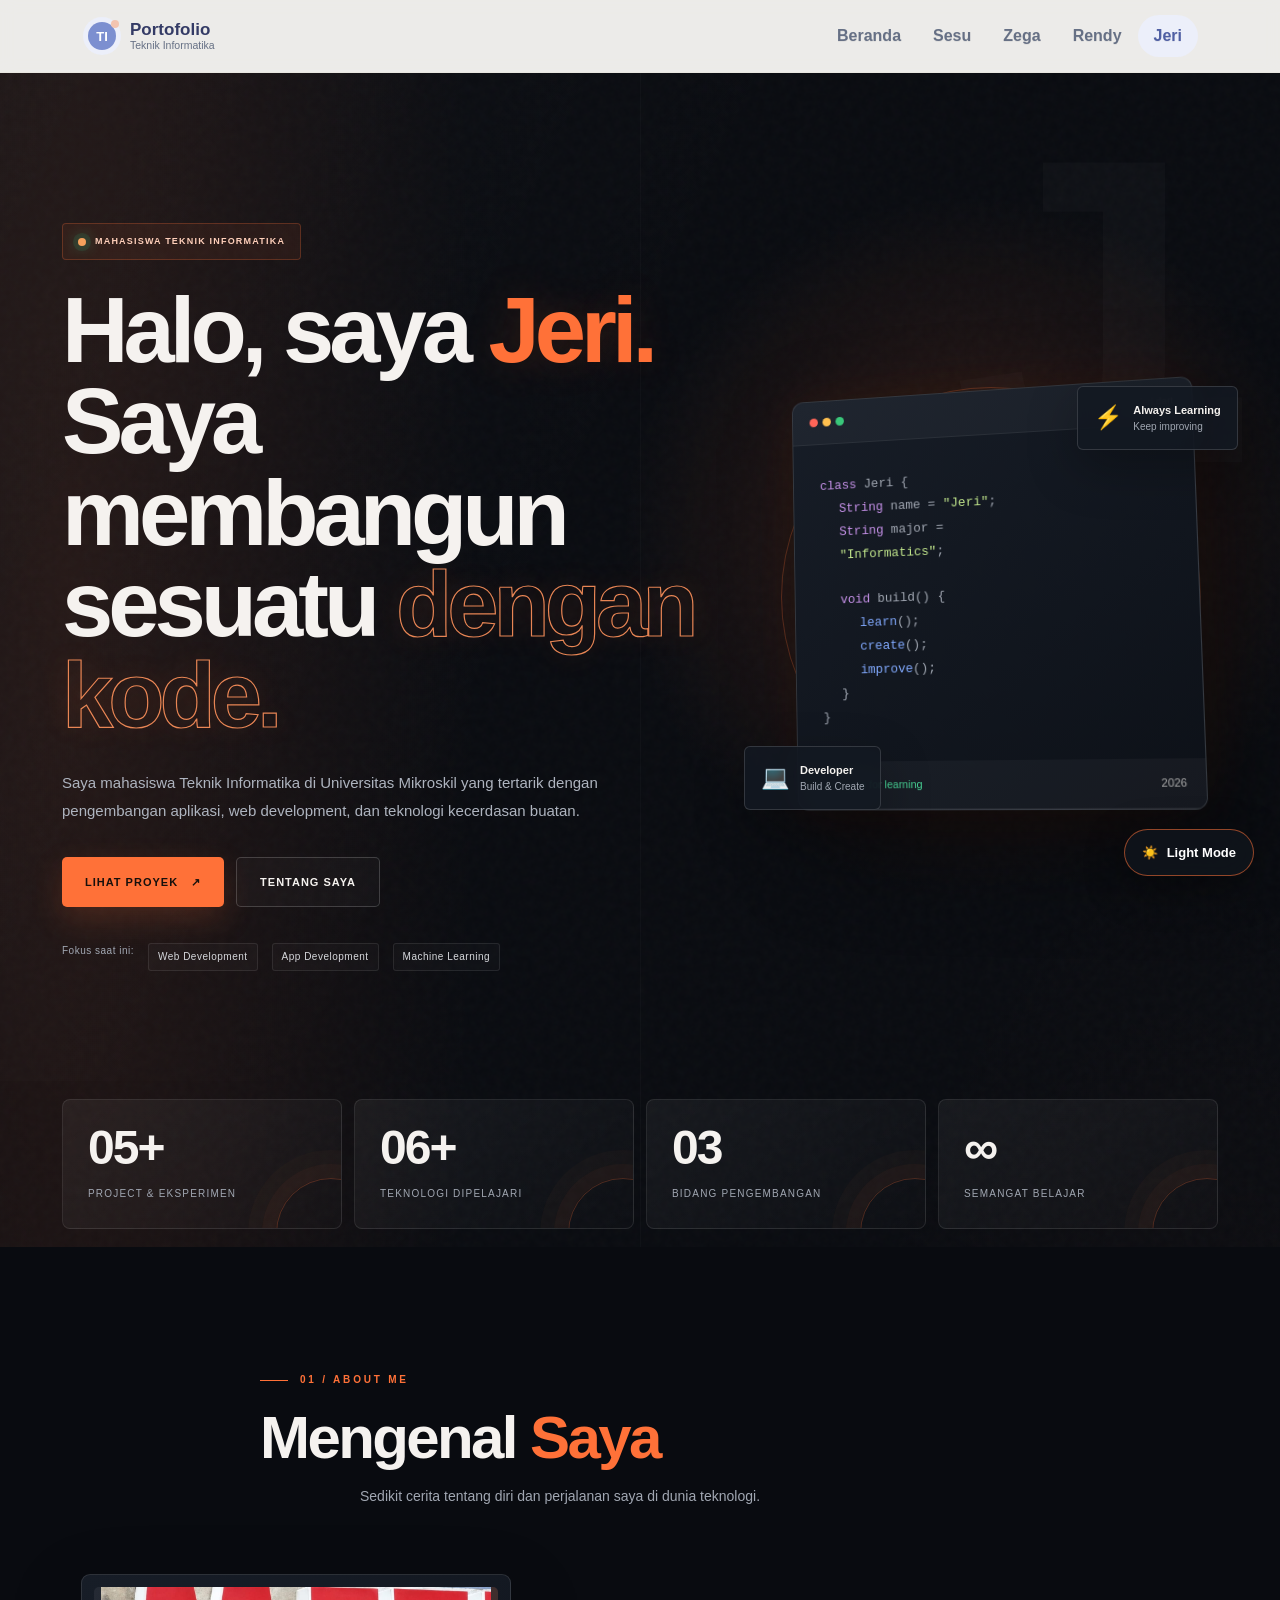
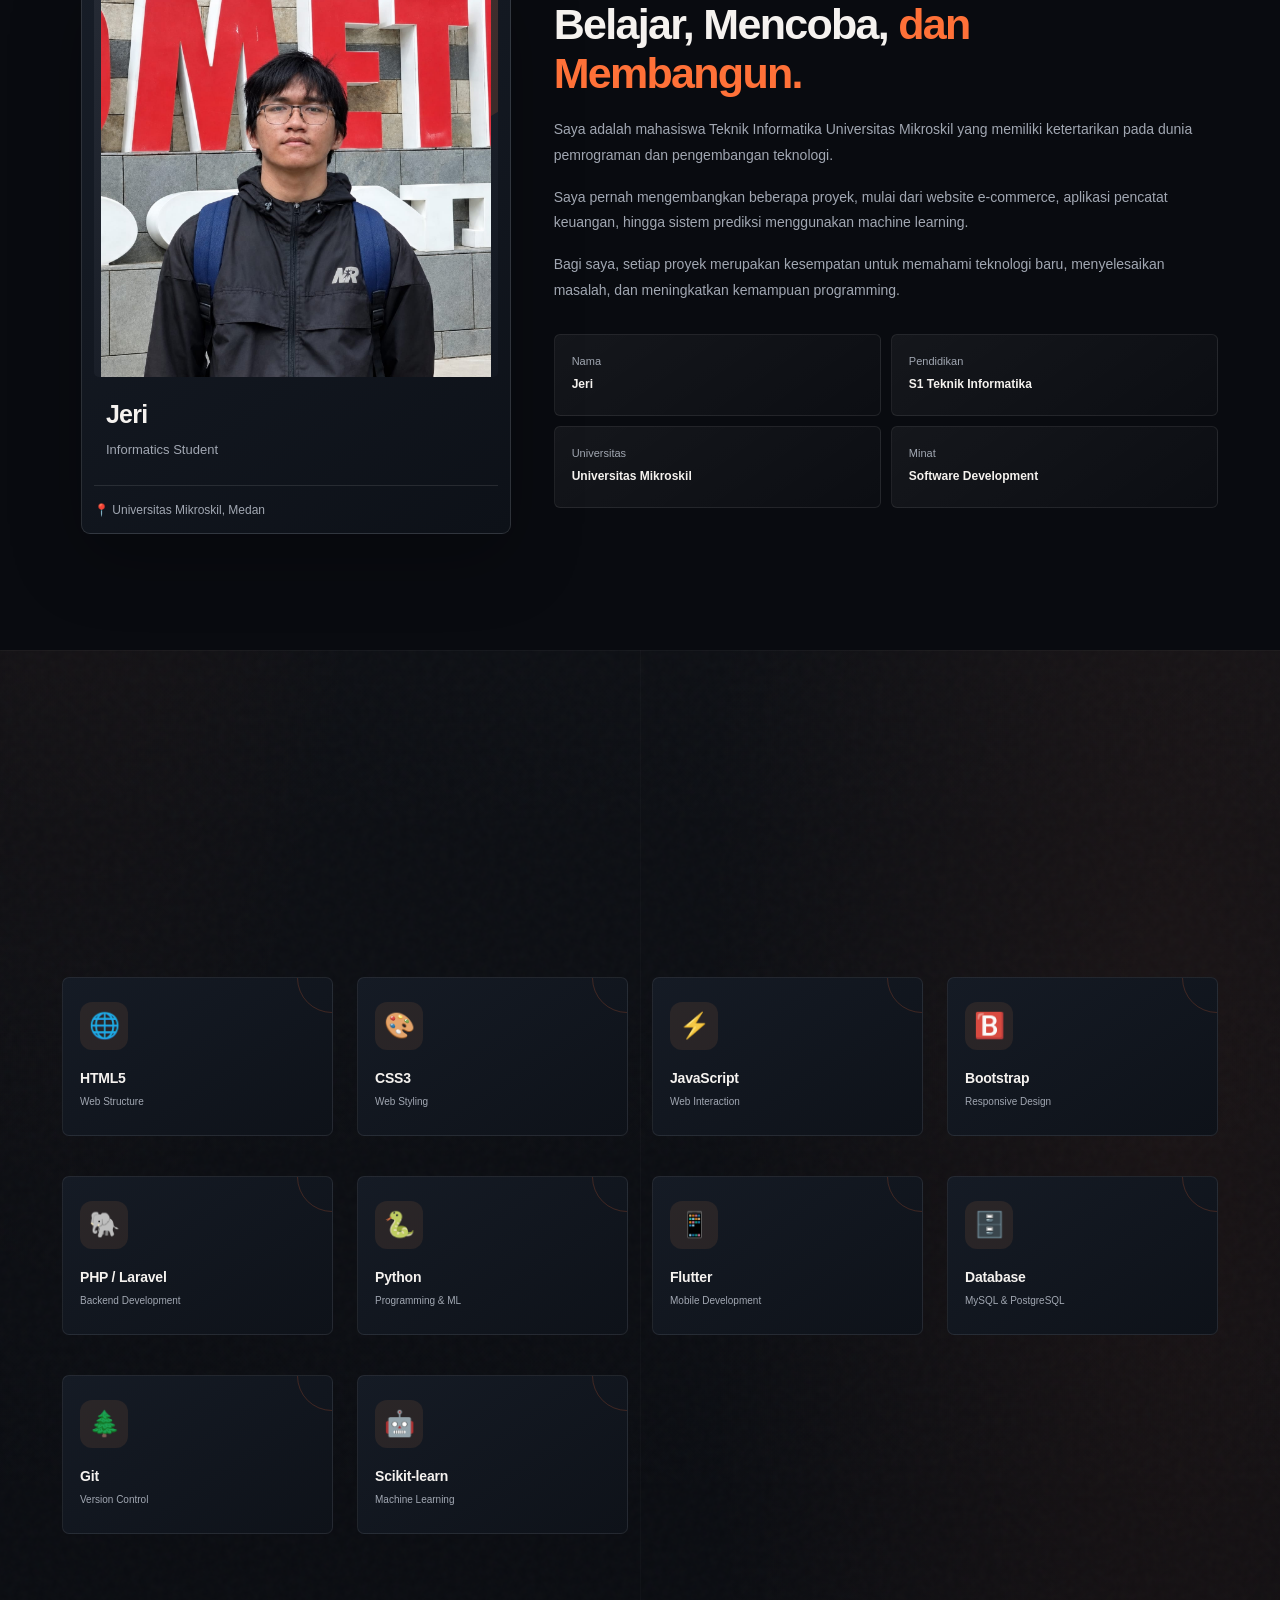
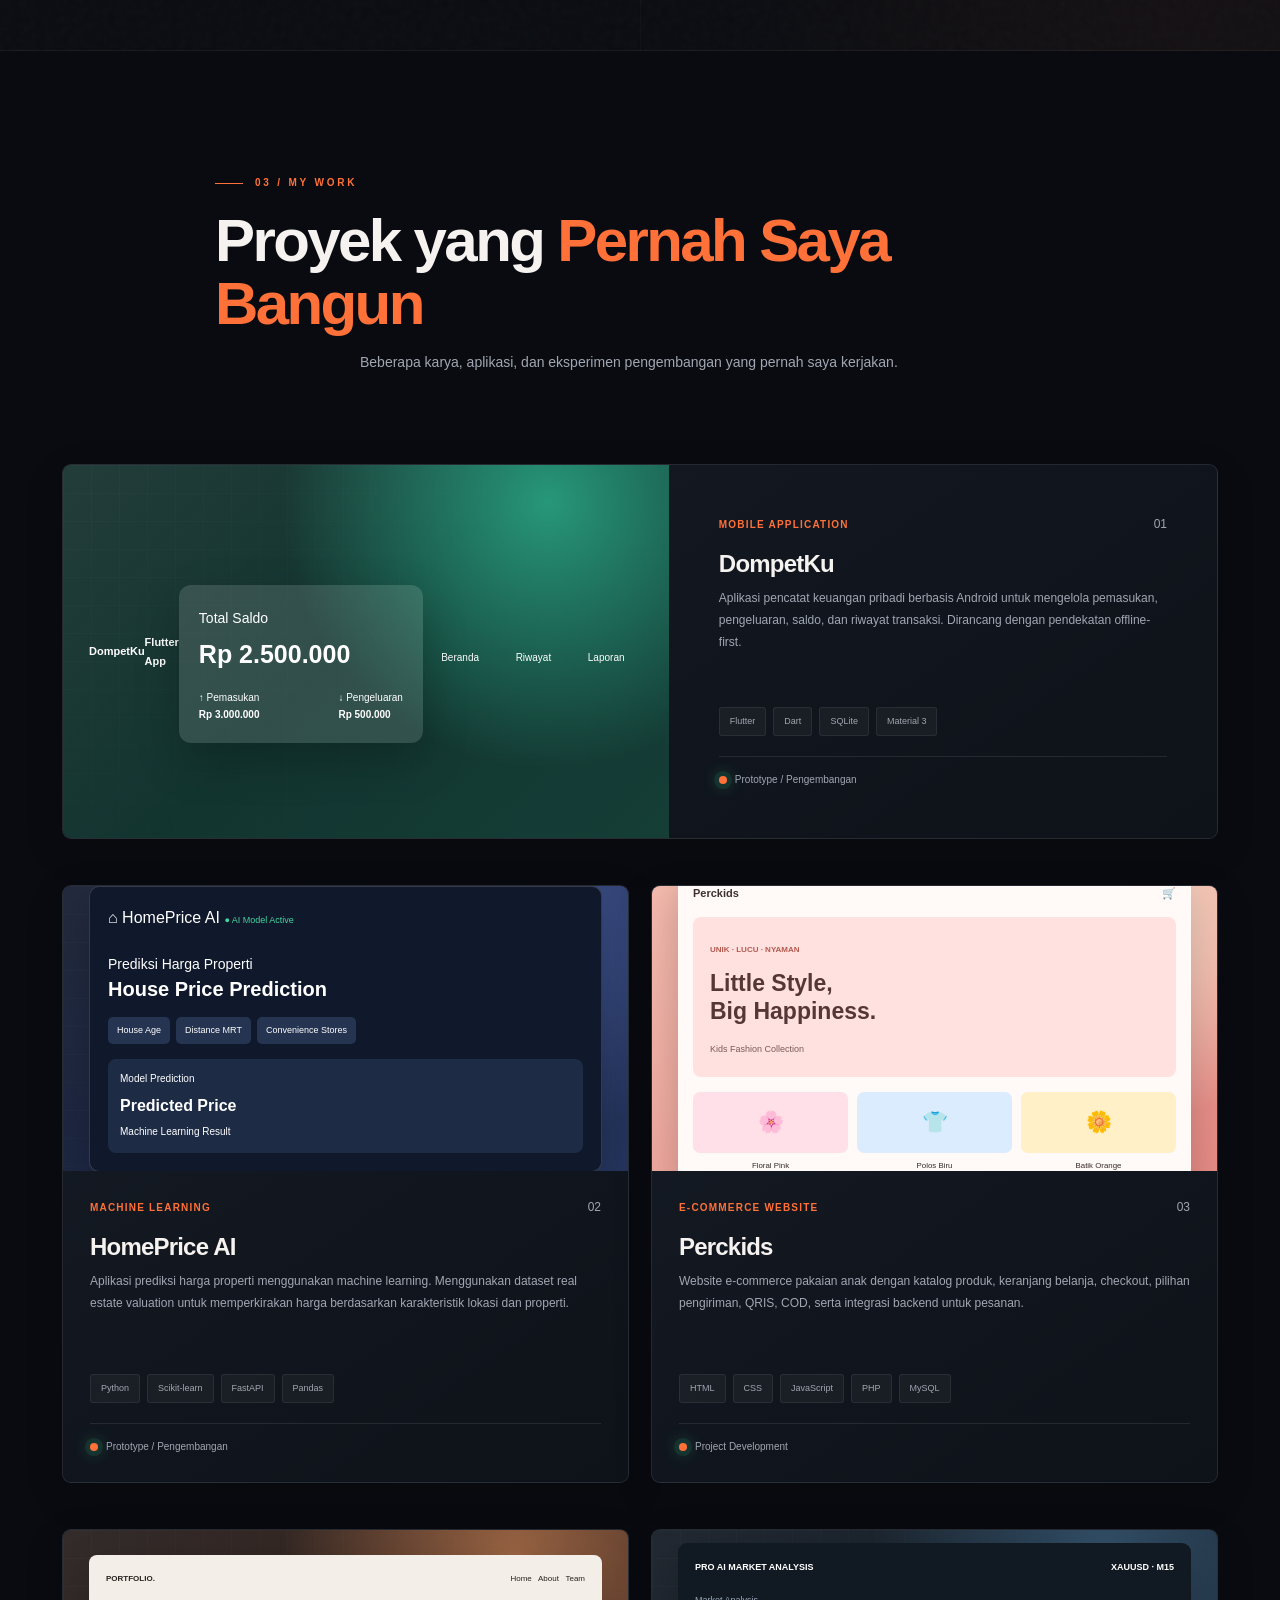
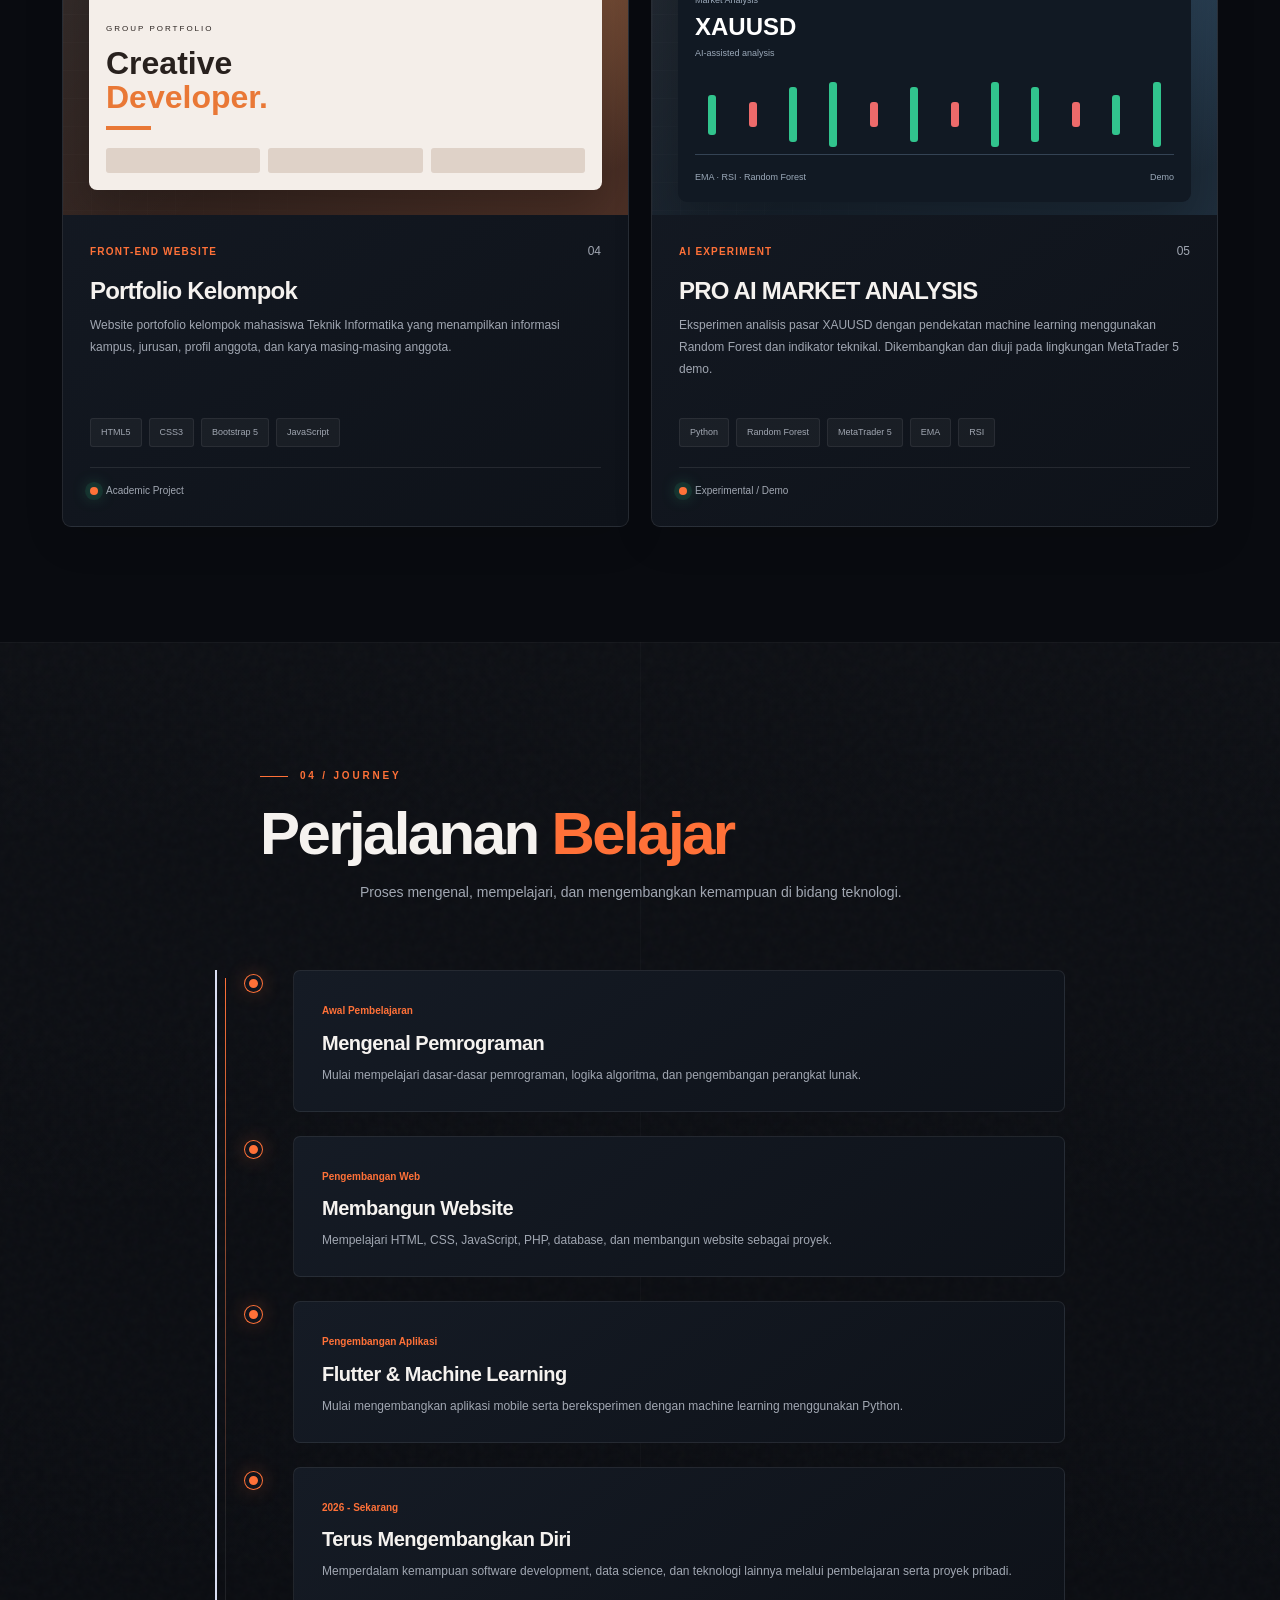
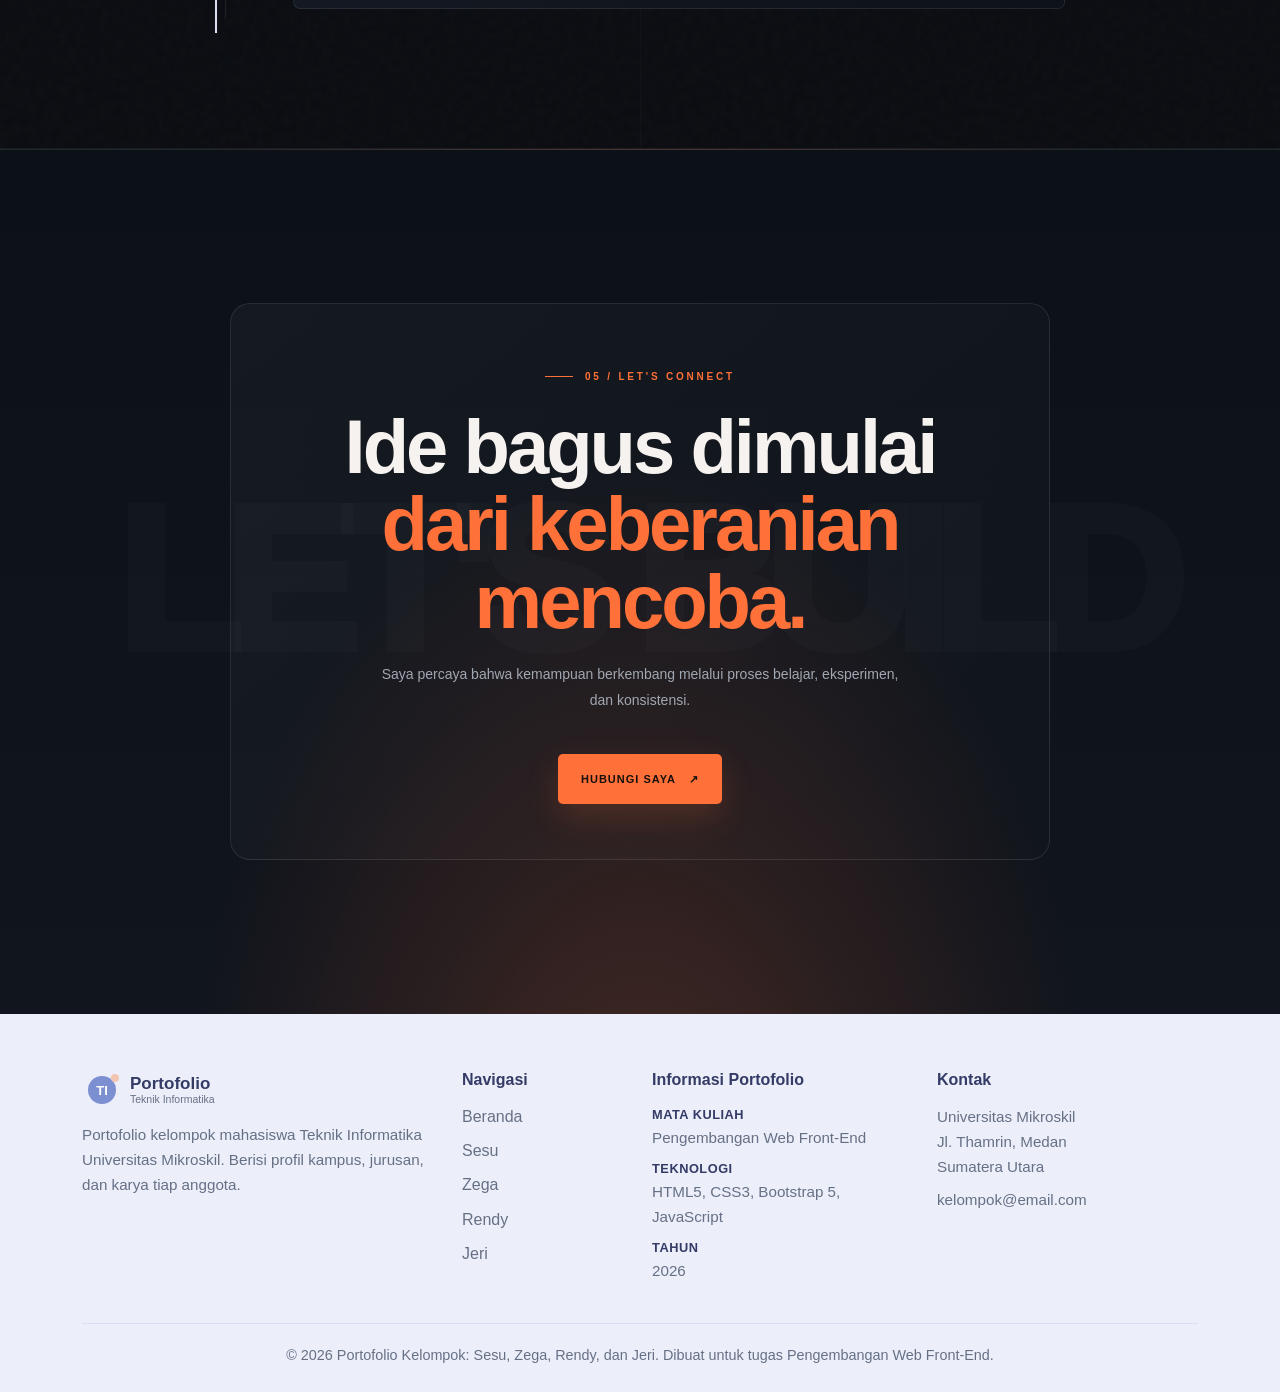
==== commit d753b8bc: "Update jeri.html" ====
--- a/jeri.html
+++ b/jeri.html
@@ -1180,6 +1180,546 @@
         transform: none;
     }
 }
+
+
+/* =====================================================
+   JERI — DARK BENTO REDESIGN / ORANGE EDITION
+   Main content only. Navbar & footer intentionally untouched.
+===================================================== */
+.portfolio-jeri {
+    --orange: #ff8a3d;
+    --orange-dark: #f06d20;
+    --bg: #0b0d10;
+    --surface: #12161c;
+    --surface-2: #1a2028;
+    --text: #f4f5f7;
+    --muted: #a0a8b4;
+    --border: rgba(255,255,255,.085);
+    --glow: rgba(255,138,61,.18);
+    background: var(--bg);
+    color: var(--text);
+    isolation: isolate;
+}
+body.light-mode .portfolio-jeri {
+    --bg: #f4f5f7;
+    --surface: #ffffff;
+    --surface-2: #edf0f3;
+    --text: #171b22;
+    --muted: #69717d;
+    --border: rgba(20,25,32,.10);
+    --glow: rgba(240,109,32,.12);
+}
+.portfolio-jeri section { position: relative; }
+.portfolio-jeri a { transition: color .25s ease, background .25s ease, border-color .25s ease, transform .25s ease; }
+.portfolio-jeri p { color: var(--muted); }
+
+/* Scroll progress indicator */
+.page-progress {
+    position: fixed; inset: 0 auto auto 0; height: 3px; width: 0;
+    z-index: 10000; background: linear-gradient(90deg, #ffb16d, var(--orange), #ff6b35);
+    box-shadow: 0 0 14px rgba(255,138,61,.65); pointer-events: none;
+}
+
+/* Hero editorial / asymmetrical */
+.hero-jeri {
+    min-height: 650px;
+    padding: clamp(85px, 11vw, 145px) 0 105px;
+    background:
+      radial-gradient(ellipse at 82% 38%, rgba(255,138,61,.13), transparent 34%),
+      radial-gradient(ellipse at 10% 90%, rgba(255,138,61,.055), transparent 28%), var(--bg);
+}
+.hero-jeri::before {
+    content: "J."; position: absolute; right: 4%; top: 2%; z-index: -1;
+    font-size: clamp(180px, 34vw, 480px); line-height: 1; font-weight: 900;
+    letter-spacing: -.1em; color: rgba(255,255,255,.018); pointer-events: none;
+}
+.hero-label { border-color: rgba(255,138,61,.28); background: rgba(255,138,61,.07); color: var(--text); letter-spacing: .04em; }
+.status-dot { background: #f5a05c; box-shadow: 0 0 13px rgba(255,138,61,.7); }
+.hero-jeri h1 { font-size: clamp(42px, 6.3vw, 82px); line-height: 1.04; letter-spacing: -.065em; font-weight: 850; max-width: 850px; }
+.hero-jeri h1 span:not(.outline-text) { color: var(--orange); }
+.outline-text { -webkit-text-stroke: 1.3px var(--orange); color: transparent !important; }
+.hero-description { max-width: 590px; font-size: 16px; }
+.btn-hero-primary { background: var(--orange); color: #17120e; border-radius: 7px; box-shadow: 0 8px 28px rgba(255,138,61,.18); }
+.btn-hero-primary:hover { background: #ffa15f; color: #17120e; transform: translateY(-4px); box-shadow: 0 12px 35px rgba(255,138,61,.3); }
+.btn-hero-secondary { border-radius: 7px; background: rgba(255,255,255,.025); }
+.btn-hero-secondary:hover { border-color: var(--orange); color: var(--orange); transform: translateY(-3px); }
+.hero-social { gap: 10px 15px; }
+.hero-social span:not(:first-child) { padding: 5px 9px; border: 1px solid var(--border); border-radius: 5px; color: var(--muted); }
+.hero-visual { min-height: 470px; }
+.visual-circle { border-color: rgba(255,138,61,.24); }
+.circle-one { width: min(390px, 82vw); height: min(390px, 82vw); }
+.circle-two { width: min(310px, 66vw); height: min(310px, 66vw); }
+.code-window { max-width: 405px; border-radius: 15px; background: #11151b; border-color: rgba(255,255,255,.12); box-shadow: 0 30px 90px rgba(0,0,0,.5), 0 0 55px rgba(255,138,61,.08); }
+.code-header, .code-footer { background: #191f27; }
+.floating-card { border-radius: 9px; background: rgba(22,27,34,.94); border-color: rgba(255,255,255,.12); backdrop-filter: blur(12px); }
+
+/* Stats as a compact Bento strip */
+.stats-section { padding: 22px 0; background: var(--surface); border-color: var(--border); }
+.stat-item { min-height: 120px; display: flex; flex-direction: column; justify-content: center; border: 1px solid var(--border); border-radius: 12px; background: linear-gradient(145deg, var(--surface-2), var(--surface)); text-align: left; padding: 20px 24px; transition: .3s ease; }
+.stat-item:hover { border-color: rgba(255,138,61,.5); transform: translateY(-5px); box-shadow: 0 15px 35px var(--glow); }
+.stat-item h2 { font-size: clamp(30px, 3vw, 40px); letter-spacing: -.05em; margin: 0 0 4px; }
+.stat-item p { font-size: 11px; letter-spacing: .06em; text-transform: uppercase; }
+
+/* Section rhythm and headings */
+.section-jeri { padding: clamp(75px, 9vw, 120px) 0; }
+.section-soft { background: var(--surface); }
+.section-heading { margin-bottom: 58px; }
+.section-label { display: inline-block; color: var(--orange); letter-spacing: .18em; font-size: 10px; }
+.section-heading h2 { font-size: clamp(31px, 4.5vw, 52px); letter-spacing: -.055em; }
+.section-heading p { max-width: 570px; margin: 0 auto; }
+
+/* About cards */
+.profile-card { max-width: 420px; padding: 14px; border-radius: 17px; background: linear-gradient(145deg, var(--surface-2), var(--surface)); box-shadow: 0 24px 70px rgba(0,0,0,.18); }
+.profile-image { height: 370px; border-radius: 11px; background: radial-gradient(circle at 70% 20%, rgba(255,138,61,.17), transparent 38%), var(--surface-2); }
+.profile-image img { transition: transform .7s cubic-bezier(.2,.8,.2,1); }
+.profile-card:hover .profile-image img { transform: scale(1.045); }
+.profile-caption h3 { letter-spacing: -.04em; }
+.about-content h3 { font-size: clamp(27px, 3.2vw, 39px); letter-spacing: -.05em; }
+.about-information { gap: 12px; }
+.about-information div { border-radius: 10px; background: var(--surface); transition: .25s ease; }
+.about-information div:hover { border-color: rgba(255,138,61,.45); transform: translateY(-3px); }
+
+/* Skills Bento */
+#keahlian .row { row-gap: 16px !important; }
+.skill-card { min-height: 165px; display: flex; flex-direction: column; align-items: flex-start; justify-content: center; text-align: left; padding: 23px; border-radius: 13px; background: var(--bg); }
+.skill-icon { width: 48px; height: 48px; display: grid; place-items: center; border-radius: 12px; background: rgba(255,138,61,.10); color: var(--orange); font-size: 25px; }
+.skill-card h3 { margin: 0 0 5px; }
+.skill-card p { margin: 0; }
+.skill-card:hover { border-color: rgba(255,138,61,.65); transform: translateY(-6px); box-shadow: 0 16px 38px var(--glow); }
+
+/* Project bento cards */
+#proyek { background: var(--bg); }
+#proyek .row.g-4 { display: grid; grid-template-columns: repeat(2, minmax(0,1fr)); gap: 22px; margin: 0; }
+#proyek .row.g-4 > [class*="col-"] { width: auto; max-width: none; padding: 0; }
+.project-card { height: 100%; border-radius: 16px; background: linear-gradient(150deg, var(--surface), rgba(18,22,28,.78)); border-color: var(--border); box-shadow: 0 12px 35px rgba(0,0,0,.10); }
+.project-card:hover { transform: translateY(-7px); border-color: rgba(255,138,61,.65); box-shadow: 0 25px 55px rgba(0,0,0,.25), 0 0 35px var(--glow); }
+.project-preview { height: 275px; padding: 25px; position: relative; }
+.project-preview::after { content: ""; position: absolute; inset: 0; background: linear-gradient(135deg, rgba(255,255,255,.08), transparent 48%); pointer-events: none; }
+.preview-dompetku { background: radial-gradient(circle at 80% 10%, #27977a, transparent 45%), linear-gradient(135deg, #102c29, #153e37); }
+.preview-homeprice { background: radial-gradient(circle at 80% 10%, #465a9a, transparent 45%), linear-gradient(135deg, #11182d, #26365f); }
+.preview-perckids { background: radial-gradient(circle at 80% 10%, #fff0d9, transparent 42%), linear-gradient(135deg, #f5b6a9, #e88c86); }
+.preview-portfolio { background: radial-gradient(circle at 80% 10%, #9b6544, transparent 45%), linear-gradient(135deg, #211a19, #4c3026); }
+.preview-market { background: radial-gradient(circle at 80% 10%, #34516a, transparent 45%), linear-gradient(135deg, #101720, #1e2d3b); }
+.project-content { padding: 27px; }
+.project-content h3 { font-size: clamp(21px, 2.2vw, 27px); letter-spacing: -.04em; }
+.project-content p { min-height: 90px; }
+.project-tags span { border: 1px solid var(--border); border-radius: 5px; }
+.project-status { color: var(--muted); }
+.project-status .status-dot { background: var(--orange); }
+
+/* Timeline */
+.timeline::before { background: linear-gradient(var(--orange), var(--border)); }
+.timeline-item { padding-bottom: 27px; }
+.timeline-content { border-radius: 13px; background: var(--bg); transition: .3s ease; }
+.timeline-content:hover { transform: translateX(7px); border-color: rgba(255,138,61,.5); }
+.timeline-marker { background: var(--orange); box-shadow: 0 0 0 4px rgba(255,138,61,.12), 0 0 20px rgba(255,138,61,.3); }
+
+/* Closing CTA */
+.closing-section { padding: clamp(80px, 10vw, 130px) 0; background: radial-gradient(ellipse at 50% 100%, rgba(255,138,61,.18), transparent 58%), var(--surface); }
+.closing-content { padding: clamp(25px, 5vw, 55px); border: 1px solid var(--border); border-radius: 20px; background: linear-gradient(145deg, rgba(255,255,255,.035), rgba(255,255,255,.008)); }
+.closing-content h2 { font-size: clamp(34px, 5.2vw, 59px); letter-spacing: -.06em; }
+
+/* Advanced motion: stagger, hover depth, and entrance */
+.reveal { opacity: 0; transform: translate3d(0, 34px, 0) scale(.985); filter: blur(4px); transition: opacity .8s ease, transform .8s cubic-bezier(.2,.75,.25,1), filter .8s ease; transition-delay: var(--reveal-delay, 0ms); }
+.reveal.show { opacity: 1; transform: translate3d(0,0,0) scale(1); filter: blur(0); }
+.project-card, .skill-card, .stat-item, .profile-card { will-change: transform; }
+.theme-toggle { border-radius: 9px; background: var(--surface); color: var(--text); border-color: rgba(255,138,61,.65); backdrop-filter: blur(14px); }
+.theme-toggle:hover { background: var(--orange); color: #17120e; }
+
+@media (min-width: 992px) {
+    #proyek .row.g-4 > [class*="col-"]:first-child { grid-column: span 2; }
+    #proyek .row.g-4 > [class*="col-"]:first-child .project-card { display: grid; grid-template-columns: 1.05fr .95fr; }
+    #proyek .row.g-4 > [class*="col-"]:first-child .project-preview { height: 100%; min-height: 340px; }
+    #proyek .row.g-4 > [class*="col-"]:first-child .project-content { display: flex; flex-direction: column; justify-content: center; padding: clamp(25px, 4vw, 50px); }
+}
+@media (max-width: 767px) {
+    .hero-jeri { padding: 75px 0 65px; }
+    .hero-jeri h1 { font-size: clamp(39px, 11vw, 58px); }
+    .hero-visual { min-height: 365px; }
+    .project-preview { height: 235px; padding: 16px; }
+    #proyek .row.g-4 { grid-template-columns: 1fr; gap: 17px; }
+    #proyek .row.g-4 > [class*="col-"]:first-child { grid-column: auto; }
+    .project-content { padding: 22px; }
+    .project-content p { min-height: auto; }
+    .profile-image { height: 300px; }
+    .stat-item { min-height: 105px; padding: 16px; }
+}
+@media (max-width: 420px) {
+    .hero-social { gap: 7px; }
+    .hero-social span:not(:first-child) { font-size: 9px; }
+    .floating-card { padding: 8px 10px; }
+    .floating-card b { font-size: 10px; }
+    .about-information { grid-template-columns: 1fr 1fr; }
+    .theme-toggle { right: 12px; bottom: 12px; }
+}
+@media (prefers-reduced-motion: reduce) {
+    .portfolio-jeri *, .portfolio-jeri *::before, .portfolio-jeri *::after { animation: none !important; transition-duration: .01ms !important; scroll-behavior: auto !important; }
+    .reveal { opacity: 1; transform: none; filter: none; }
+}
+
+
+
+/* ==========================================================
+   JERI — SIGNATURE REDESIGN / DARK BENTO / ORANGE
+   Override khusus konten utama. Navbar & footer tidak disentuh.
+========================================================== */
+:root {
+    --jeri-orange: #ff7138;
+    --jeri-orange-hot: #ff925c;
+    --jeri-ink: #090b10;
+    --jeri-panel: #11151d;
+    --jeri-panel-2: #171d27;
+    --jeri-line: rgba(255,255,255,.095);
+}
+html { scroll-behavior: smooth; scroll-padding-top: 90px; }
+body { background: #090b10; }
+.portfolio-jeri {
+    --orange: var(--jeri-orange);
+    --orange-dark: #e85b27;
+    --bg: #090b10;
+    --surface: #10151d;
+    --surface-2: #171e29;
+    --text: #f5f2ef;
+    --muted: #a1a7b2;
+    --border: var(--jeri-line);
+    position: relative;
+    isolation: isolate;
+    background:
+      radial-gradient(ellipse at 5% 7%, rgba(255,113,56,.10), transparent 26rem),
+      radial-gradient(ellipse at 92% 36%, rgba(255,113,56,.055), transparent 30rem),
+      #090b10;
+    color: var(--text);
+}
+.portfolio-jeri::before {
+    content:"";
+    position:absolute; inset:0; z-index:-1; pointer-events:none; opacity:.18;
+    background-image: url("data:image/svg+xml,%3Csvg viewBox='0 0 180 180' xmlns='http://www.w3.org/2000/svg'%3E%3Cfilter id='n'%3E%3CfeTurbulence type='fractalNoise' baseFrequency='.9' numOctaves='3' stitchTiles='stitch'/%3E%3C/filter%3E%3Crect width='100%25' height='100%25' filter='url(%23n)' opacity='.15'/%3E%3C/svg%3E");
+}
+.portfolio-jeri::after {
+    content:""; position:absolute; z-index:-1; top:0; bottom:0; left:50%;
+    width:1px; background:rgba(255,255,255,.025); pointer-events:none;
+}
+.portfolio-jeri p { line-height:1.85; }
+.portfolio-jeri a { transition: color .25s ease, background .25s ease, transform .25s ease; }
+.portfolio-jeri .container { max-width: 1180px; }
+.portfolio-jeri .section-jeri { padding: clamp(82px,9vw,132px) 0; position:relative; }
+.portfolio-jeri .section-soft {
+    background: linear-gradient(180deg, rgba(255,255,255,.018), rgba(255,255,255,.008));
+    border-top:1px solid rgba(255,255,255,.045);
+    border-bottom:1px solid rgba(255,255,255,.045);
+}
+.portfolio-jeri .section-heading { margin-bottom: clamp(38px,5vw,68px); text-align:left; max-width:760px; }
+.portfolio-jeri .section-label {
+    display:inline-flex; align-items:center; gap:12px;
+    color:var(--orange); letter-spacing:2.8px; font-size:10px; font-weight:800;
+}
+.portfolio-jeri .section-label::before { content:""; width:28px; height:1px; background:var(--orange); }
+.portfolio-jeri .section-heading h2 {
+    font-size:clamp(34px,5.2vw, sixty); font-size:clamp(34px,5.2vw,60px);
+    line-height:1.04; letter-spacing:-2.6px; margin:18px 0 15px; max-width:760px;
+}
+.portfolio-jeri .section-heading p { max-width:560px; font-size:14px; }
+
+/* Theme switch */
+.portfolio-jeri .theme-toggle {
+    right:26px; bottom:24px; padding:12px 17px; border-radius:999px;
+    background:rgba(17,21,29,.82); border:1px solid rgba(255,113,56,.55);
+    color:#fff; backdrop-filter:blur(18px); box-shadow:0 12px 40px rgba(0,0,0,.35);
+}
+.portfolio-jeri .theme-toggle:hover { background:var(--orange); color:#111; transform:translateY(-4px) scale(1.02); }
+
+/* Hero — editorial split */
+.portfolio-jeri .hero-jeri {
+    min-height:min(780px, calc(100vh - 70px));
+    padding:clamp(90px,12vw,150px) 0 clamp(75px,9vw,110px);
+    overflow:hidden;
+    background:
+      radial-gradient(circle at 76% 47%, rgba(255,113,56,.17), transparent 22rem),
+      linear-gradient(115deg, rgba(255,255,255,.018), transparent 48%),
+      transparent;
+}
+.portfolio-jeri .hero-jeri .container { position:relative; }
+.portfolio-jeri .hero-jeri .row { --bs-gutter-x:3rem; }
+.portfolio-jeri .hero-label {
+    padding:10px 15px; border:1px solid rgba(255,113,56,.25);
+    background:rgba(255,113,56,.075); color:#ffd0bb; border-radius:4px;
+    letter-spacing:1.2px; text-transform:uppercase; font-size:9px; font-weight:800;
+}
+.portfolio-jeri .status-dot { box-shadow:0 0 0 5px rgba(54,201,138,.10),0 0 16px rgba(54,201,138,.8); }
+.portfolio-jeri .hero-jeri h1 {
+    max-width:850px; font-size:clamp(48px,7.2vw,94px); line-height:.99;
+    letter-spacing:-5px; font-weight:900; margin:0 0 28px;
+}
+.portfolio-jeri .hero-jeri h1 span:not(.outline-text) {
+    color:var(--orange); text-shadow:0 0 42px rgba(255,113,56,.17);
+}
+.portfolio-jeri .outline-text {
+    -webkit-text-stroke:1.2px rgba(255,146,92,.9);
+    text-shadow:0 0 30px rgba(255,113,56,.10);
+}
+.portfolio-jeri .hero-description { max-width:540px; font-size:15px; color:#aeb4bf; }
+.portfolio-jeri .hero-buttons { gap:12px; margin-top:32px; }
+.portfolio-jeri .btn-hero-primary, .portfolio-jeri .btn-hero-secondary {
+    min-height:50px; padding:0 23px; border-radius:5px; font-size:11px;
+    text-transform:uppercase; letter-spacing:1px; font-weight:900;
+}
+.portfolio-jeri .btn-hero-primary {
+    background:var(--orange); color:#17100c; box-shadow:0 12px 32px rgba(255,113,56,.18);
+}
+.portfolio-jeri .btn-hero-primary:hover {
+    background:#ff9669; color:#17100c; transform:translateY(-4px);
+    box-shadow:0 18px 42px rgba(255,113,56,.27);
+}
+.portfolio-jeri .btn-hero-secondary { border:1px solid rgba(255,255,255,.18); background:rgba(255,255,255,.025); }
+.portfolio-jeri .btn-hero-secondary:hover { border-color:var(--orange); color:var(--orange); transform:translateY(-4px); }
+.portfolio-jeri .hero-social { gap:10px 14px; margin-top:36px; font-size:10px; letter-spacing:.5px; }
+.portfolio-jeri .hero-social span:not(:first-child) {
+    color:#d6d8dc; padding:5px 9px; border:1px solid rgba(255,255,255,.09);
+    background:rgba(255,255,255,.025); border-radius:3px;
+}
+.portfolio-jeri .hero-visual { min-height:490px; perspective:1000px; }
+.portfolio-jeri .circle-one { width:min(420px,90vw); height:min(420px,90vw); border-color:rgba(255,113,56,.28); }
+.portfolio-jeri .circle-two { width:min(330px,72vw); height:min(330px,72vw); border-color:rgba(255,255,255,.15); }
+.portfolio-jeri .code-window {
+    max-width:410px; border-radius:12px; border:1px solid rgba(255,255,255,.15);
+    background:linear-gradient(145deg,#171d27,#0d1118); transform:rotateY(-9deg) rotateX(3deg) rotateZ(-2deg);
+    box-shadow:24px 35px 90px rgba(0,0,0,.5),0 0 55px rgba(255,113,56,.08);
+}
+.portfolio-jeri .code-header, .portfolio-jeri .code-footer {
+    background:rgba(255,255,255,.035); border-bottom:1px solid rgba(255,255,255,.06);
+}
+.portfolio-jeri .code-content { padding:32px 28px; font-size:13px; }
+.portfolio-jeri .floating-card {
+    border-radius:6px; border:1px solid rgba(255,255,255,.14);
+    background:rgba(19,24,33,.88); backdrop-filter:blur(16px);
+    box-shadow:0 18px 50px rgba(0,0,0,.28);
+}
+.portfolio-jeri .floating-top { top:34px; right:-20px; }
+.portfolio-jeri .floating-bottom { bottom:32px; left:-20px; }
+
+/* Stats — bento tiles */
+.portfolio-jeri .stats-section {
+    padding:18px 0; background:transparent; border:0;
+}
+.portfolio-jeri .stats-section .row { --bs-gutter-x:12px; --bs-gutter-y:12px; }
+.portfolio-jeri .stat-item {
+    position:relative; height:100%; min-height:130px; padding:24px 25px;
+    text-align:left; overflow:hidden; border:1px solid var(--border);
+    border-radius:8px; background:linear-gradient(145deg,rgba(255,255,255,.055),rgba(255,255,255,.015));
+    transition:transform .35s,border-color .35s,background .35s;
+}
+.portfolio-jeri .stat-item::after {
+    content:""; position:absolute; width:110px; height:110px; right:-45px; bottom:-60px;
+    border:1px solid rgba(255,113,56,.25); border-radius:50%; box-shadow:0 0 0 14px rgba(255,113,56,.035),0 0 0 28px rgba(255,113,56,.025);
+}
+.portfolio-jeri .stat-item:hover { transform:translateY(-6px); border-color:rgba(255,113,56,.5); background:rgba(255,113,56,.055); }
+.portfolio-jeri .stat-item h2 { font-size:clamp(36px,4vw,48px); line-height:1; letter-spacing:-2px; margin:0 0 13px; }
+.portfolio-jeri .stat-item p { margin:0; font-size:10px; text-transform:uppercase; letter-spacing:1.2px; }
+
+/* About */
+.portfolio-jeri .profile-card {
+    max-width:430px; padding:12px; border-radius:9px; background:linear-gradient(145deg,#171d27,#0d1118);
+    border:1px solid rgba(255,255,255,.12); box-shadow:0 25px 70px rgba(0,0,0,.25);
+}
+.portfolio-jeri .profile-image { height:390px; border-radius:5px; background:linear-gradient(145deg,#252a34,#121720); }
+.portfolio-jeri .profile-image img { transition:transform .7s cubic-bezier(.2,.8,.2,1); }
+.portfolio-jeri .profile-card:hover .profile-image img { transform:scale(1.045); }
+.portfolio-jeri .profile-caption { padding:22px 12px 8px; }
+.portfolio-jeri .profile-caption h3 { letter-spacing:-.8px; font-size:25px; }
+.portfolio-jeri .profile-location { border-color:rgba(255,255,255,.1); }
+.portfolio-jeri .about-content h3 { font-size:clamp(28px,4vw,43px); line-height:1.12; letter-spacing:-1.7px; }
+.portfolio-jeri .about-content p { font-size:14px; }
+.portfolio-jeri .about-information { gap:10px; }
+.portfolio-jeri .about-information div {
+    min-height:82px; padding:17px; border-radius:6px;
+    background:linear-gradient(145deg,rgba(255,255,255,.05),rgba(255,255,255,.015));
+    border-color:rgba(255,255,255,.08);
+}
+.portfolio-jeri .about-information b { font-size:12px; }
+
+/* Skills — clean technical tiles */
+.portfolio-jeri .skill-card {
+    min-height:155px; padding:24px 17px; text-align:left; border-radius:7px;
+    background:linear-gradient(145deg,#151b25,#0e1219);
+    border-color:rgba(255,255,255,.08); position:relative; overflow:hidden;
+}
+.portfolio-jeri .skill-card::after {
+    content:""; position:absolute; width:70px; height:70px; right:-35px; top:-35px;
+    border:1px solid rgba(255,113,56,.2); border-radius:50%;
+}
+.portfolio-jeri .skill-card:hover {
+    transform:translateY(-7px); border-color:rgba(255,113,56,.55);
+    box-shadow:0 18px 38px rgba(0,0,0,.24),inset 0 0 25px rgba(255,113,56,.035);
+}
+.portfolio-jeri .skill-icon { font-size:25px; margin-bottom:20px; filter:saturate(.8); }
+.portfolio-jeri .skill-card h3 { font-size:14px; letter-spacing:-.2px; }
+.portfolio-jeri .skill-card p { font-size:10px; }
+
+/* Projects — premium case-study cards */
+.portfolio-jeri #proyek .section-heading { max-width:850px; }
+.portfolio-jeri .project-card {
+    border-radius:9px; background:linear-gradient(145deg,#151b25,#0e1219);
+    border-color:rgba(255,255,255,.09); box-shadow:0 12px 40px rgba(0,0,0,.12);
+}
+.portfolio-jeri .project-card:hover {
+    transform:translateY(-9px); border-color:rgba(255,113,56,.55);
+    box-shadow:0 25px 60px rgba(0,0,0,.3),0 0 35px rgba(255,113,56,.06);
+}
+.portfolio-jeri .project-preview { height:285px; padding:26px; position:relative; }
+.portfolio-jeri .project-preview::before {
+    content:""; position:absolute; inset:0; opacity:.16; pointer-events:none;
+    background-image:linear-gradient(rgba(255,255,255,.14) 1px,transparent 1px),linear-gradient(90deg,rgba(255,255,255,.14) 1px,transparent 1px);
+    background-size:28px 28px; mask-image:linear-gradient(135deg,#000,transparent 75%);
+}
+.portfolio-jeri .wallet-preview, .portfolio-jeri .ai-window, .portfolio-jeri .shop-window,
+.portfolio-jeri .portfolio-preview, .portfolio-jeri .market-window {
+    position:relative; z-index:1; box-shadow:0 18px 45px rgba(0,0,0,.22);
+}
+.portfolio-jeri .project-content { padding:27px; }
+.portfolio-jeri .project-content h3 { font-size:24px; letter-spacing:-.8px; }
+.portfolio-jeri .project-content p { font-size:12px; min-height:84px; }
+.portfolio-jeri .project-category { letter-spacing:1.2px; }
+.portfolio-jeri .project-tags span {
+    border:1px solid rgba(255,255,255,.07); border-radius:3px;
+    background:rgba(255,255,255,.04); font-size:9px;
+}
+.portfolio-jeri .project-status { border-color:rgba(255,255,255,.09); }
+
+/* Journey */
+.portfolio-jeri .timeline { max-width:850px; }
+.portfolio-jeri .timeline::before {
+    left:8px; width:1px;
+    background:linear-gradient(var(--orange),rgba(255,255,255,.08) 85%);
+}
+.portfolio-jeri .timeline-item { padding-left:48px; padding-bottom:24px; }
+.portfolio-jeri .timeline-marker {
+    width:17px; height:17px; border:4px solid #11151d;
+    box-shadow:0 0 0 1px var(--orange),0 0 20px rgba(255,113,56,.3);
+}
+.portfolio-jeri .timeline-content {
+    padding:25px 28px; border-radius:7px;
+    background:linear-gradient(145deg,#151b25,#0e1219); border-color:rgba(255,255,255,.08);
+    transition:transform .3s,border-color .3s;
+}
+.portfolio-jeri .timeline-content:hover { transform:translateX(7px); border-color:rgba(255,113,56,.4); }
+.portfolio-jeri .timeline-content h3 { font-size:20px; letter-spacing:-.5px; }
+.portfolio-jeri .timeline-content p { font-size:12px; }
+
+/* Contact statement */
+.portfolio-jeri .closing-section {
+    position:relative; overflow:hidden; padding:clamp(95px,12vw,155px) 0;
+    background:
+      radial-gradient(ellipse at 50% 120%,rgba(255,113,56,.22),transparent 50%),
+      linear-gradient(180deg,#0c1017,#11151d);
+    border-top:1px solid rgba(255,255,255,.07);
+}
+.portfolio-jeri .closing-section::before {
+    content:"LET'S BUILD"; position:absolute; left:50%; top:50%; transform:translate(-50%,-50%);
+    white-space:nowrap; font-size:clamp(70px,16vw,210px); font-weight:950; letter-spacing:-.09em;
+    color:rgba(255,255,255,.018); pointer-events:none;
+}
+.portfolio-jeri .closing-content { position:relative; z-index:1; max-width:820px; margin:auto; }
+.portfolio-jeri .closing-content h2 {
+    font-size:clamp(38px,6.4vw,76px); line-height:1.02; letter-spacing:-3px;
+    font-weight:900; margin:22px auto;
+}
+.portfolio-jeri .closing-content p { max-width:540px; margin:0 auto 30px; }
+.portfolio-jeri .closing-content .btn-hero-primary { margin-top:10px; }
+
+/* Advanced motion */
+.portfolio-jeri .reveal {
+    opacity:0; transform:translateY(34px) scale(.985); filter:blur(5px);
+    transition:opacity .85s cubic-bezier(.2,.7,.2,1),transform .85s cubic-bezier(.2,.7,.2,1),filter .85s ease;
+}
+.portfolio-jeri .reveal.show { opacity:1; transform:translateY(0) scale(1); filter:blur(0); }
+.portfolio-jeri .reveal:nth-child(2) { transition-delay:.08s; }
+.portfolio-jeri .reveal:nth-child(3) { transition-delay:.16s; }
+.portfolio-jeri .reveal:nth-child(4) { transition-delay:.24s; }
+.portfolio-jeri .project-card, .portfolio-jeri .skill-card { transform-style:preserve-3d; }
+.portfolio-jeri .hero-visual { animation:heroFloatIn 1.1s cubic-bezier(.2,.8,.2,1) both; }
+@keyframes heroFloatIn {
+    from { opacity:0; transform:translate3d(35px,18px,0) rotateY(-8deg); }
+    to { opacity:1; transform:translate3d(0,0,0) rotateY(0); }
+}
+.jeri-progress {
+    position:fixed; top:0; left:0; height:3px; width:0; z-index:10000;
+    background:linear-gradient(90deg,#ff7138,#ffb18b);
+    box-shadow:0 0 14px rgba(255,113,56,.55); pointer-events:none;
+}
+.jeri-pointer-glow {
+    position:absolute; width:340px; height:340px; border-radius:50%;
+    background:radial-gradient(circle,rgba(255,113,56,.09),transparent 68%);
+    transform:translate(-50%,-50%); pointer-events:none; z-index:-1;
+    opacity:0; transition:opacity .3s;
+}
+.portfolio-jeri:hover .jeri-pointer-glow { opacity:1; }
+
+/* Light mode remains usable, with the same orange identity */
+body.light-mode .portfolio-jeri {
+    --bg:#f2f1ef; --surface:#fff; --surface-2:#ece9e6; --text:#17191d; --muted:#646a73;
+    --border:rgba(20,24,30,.11);
+    background:radial-gradient(ellipse at 5% 7%,rgba(255,113,56,.12),transparent 26rem),#f2f1ef;
+}
+body.light-mode .portfolio-jeri .hero-label { color:#8d4427; background:rgba(255,113,56,.09); }
+body.light-mode .portfolio-jeri .hero-description { color:#5f6670; }
+body.light-mode .portfolio-jeri .hero-social span:not(:first-child) { color:#3b3d42; border-color:rgba(0,0,0,.1); }
+body.light-mode .portfolio-jeri .stat-item,
+body.light-mode .portfolio-jeri .skill-card,
+body.light-mode .portfolio-jeri .project-card,
+body.light-mode .portfolio-jeri .timeline-content,
+body.light-mode .portfolio-jeri .about-information div {
+    background:linear-gradient(145deg,#fff,#f5f3f1); border-color:rgba(0,0,0,.09);
+}
+body.light-mode .portfolio-jeri .profile-card { background:#fff; border-color:rgba(0,0,0,.1); }
+body.light-mode .portfolio-jeri .profile-image { background:#ece9e6; }
+body.light-mode .portfolio-jeri .closing-section { background:linear-gradient(180deg,#f4f1ee,#fff); }
+body.light-mode .portfolio-jeri .closing-section::before { color:rgba(0,0,0,.035); }
+body.light-mode .portfolio-jeri .code-window { background:#171d27; }
+body.light-mode .portfolio-jeri .floating-card { background:rgba(255,255,255,.9); border-color:rgba(0,0,0,.1); }
+body.light-mode .portfolio-jeri .btn-hero-secondary { color:#20242a; border-color:rgba(0,0,0,.18); background:#fff; }
+
+/* Responsive refinement */
+@media (max-width: 991.98px) {
+    .portfolio-jeri .hero-jeri { min-height:auto; padding:90px 0 70px; }
+    .portfolio-jeri .hero-jeri h1 { letter-spacing:-3.5px; }
+    .portfolio-jeri .hero-visual { min-height:430px; }
+    .portfolio-jeri .floating-top { right:0; }
+    .portfolio-jeri .floating-bottom { left:0; }
+}
+@media (max-width: 575.98px) {
+    .portfolio-jeri .hero-jeri { padding:75px 0 55px; }
+    .portfolio-jeri .hero-jeri h1 { font-size:clamp(43px,13vw,64px); letter-spacing:-2.8px; }
+    .portfolio-jeri .hero-description { font-size:13px; }
+    .portfolio-jeri .hero-visual { min-height:360px; margin-top:8px; }
+    .portfolio-jeri .code-window { max-width:310px; transform:rotate(-1deg); }
+    .portfolio-jeri .code-content { padding:22px 18px; font-size:11px; }
+    .portfolio-jeri .circle-one { width:320px; height:320px; }
+    .portfolio-jeri .circle-two { width:250px; height:250px; }
+    .portfolio-jeri .floating-card { padding:9px 11px; }
+    .portfolio-jeri .floating-top { top:8px; right:-2px; }
+    .portfolio-jeri .floating-bottom { bottom:7px; left:-2px; }
+    .portfolio-jeri .stat-item { min-height:112px; padding:19px 16px; }
+    .portfolio-jeri .stat-item h2 { font-size:35px; }
+    .portfolio-jeri .stat-item p { font-size:8px; letter-spacing:.8px; }
+    .portfolio-jeri .section-heading h2 { letter-spacing:-1.5px; }
+    .portfolio-jeri .profile-image { height:310px; }
+    .portfolio-jeri .project-preview { height:245px; padding:17px; }
+    .portfolio-jeri .project-content { padding:21px; }
+    .portfolio-jeri .project-content p { min-height:0; }
+    .portfolio-jeri .timeline-item { padding-left:35px; }
+    .portfolio-jeri .timeline-content { padding:20px; }
+    .portfolio-jeri .closing-content h2 { letter-spacing:-1.8px; }
+    .portfolio-jeri .theme-toggle { right:12px; bottom:12px; padding:10px 13px; font-size:11px; }
+}
+@media (prefers-reduced-motion: reduce) {
+    html { scroll-behavior:auto; }
+    .portfolio-jeri *, .portfolio-jeri *::before, .portfolio-jeri *::after {
+        animation:none !important; transition:none !important;
+    }
+    .portfolio-jeri .reveal { opacity:1; transform:none; filter:none; }
+    .jeri-progress { display:none; }
+}
+
     </style>
 </head>
 
@@ -1208,6 +1748,8 @@
 
     <!-- ===== ISI HALAMAN: UBAH DI SINI SAJA ===== -->
     <main class="portfolio-jeri">
+        <div class="jeri-progress" id="jeriProgress" aria-hidden="true"></div>
+        <div class="jeri-pointer-glow" id="jeriPointerGlow" aria-hidden="true"></div>
 
         <!-- TOGGLE DARK / LIGHT MODE -->
         <button class="theme-toggle" id="themeToggle" type="button">
@@ -1985,7 +2527,7 @@
                         proses belajar, eksperimen, dan konsistensi.
                     </p>
 
-                    <a href="jerikojolt@email.com" class="btn-hero-primary">
+                    <a href="mailto:jerikojolt@email.com" class="btn-hero-primary">
                         Hubungi Saya <span>↗</span>
                     </a>
 
@@ -2131,6 +2673,25 @@
 
             const revealElements = document.querySelectorAll(".reveal");
 
+            // Progress bar membaca posisi scroll halaman.
+            const progress = document.createElement("div");
+            progress.className = "page-progress";
+            progress.setAttribute("aria-hidden", "true");
+            document.body.appendChild(progress);
+
+            function updateProgress() {
+                const tinggiDokumen = document.documentElement.scrollHeight - window.innerHeight;
+                const persen = tinggiDokumen > 0 ? (window.scrollY / tinggiDokumen) * 100 : 0;
+                progress.style.width = persen + "%";
+            }
+            window.addEventListener("scroll", updateProgress, { passive: true });
+            updateProgress();
+
+            // Delay bertingkat membuat elemen muncul berurutan seperti layout editorial.
+            revealElements.forEach(function (element, index) {
+                element.style.setProperty("--reveal-delay", (index % 4) * 85 + "ms");
+            });
+
             if ("IntersectionObserver" in window) {
 
                 const observer = new IntersectionObserver(function (entries) {
@@ -2163,6 +2724,88 @@
 
             }
 
+            // Count-up untuk statistik numerik; angka dan label asli tetap dipertahankan.
+            const statNumbers = document.querySelectorAll(".stat-item h2");
+            if ("IntersectionObserver" in window && !window.matchMedia("(prefers-reduced-motion: reduce)").matches) {
+                const countObserver = new IntersectionObserver(function (entries) {
+                    entries.forEach(function (entry) {
+                        if (!entry.isIntersecting) return;
+                        const heading = entry.target;
+                        const original = heading.textContent.trim();
+                        const match = original.match(/^(\d+)(.*)$/);
+                        if (match) {
+                            const target = parseInt(match[1], 10);
+                            const suffix = match[2];
+                            const start = performance.now();
+                            const duration = 950;
+                            function countFrame(now) {
+                                const progressValue = Math.min((now - start) / duration, 1);
+                                const eased = 1 - Math.pow(1 - progressValue, 3);
+                                heading.textContent = String(Math.round(target * eased)).padStart(match[1].length, "0") + suffix;
+                                if (progressValue < 1) requestAnimationFrame(countFrame);
+                            }
+                            requestAnimationFrame(countFrame);
+                        }
+                        countObserver.unobserve(heading);
+                    });
+                }, { threshold: 0.65 });
+                statNumbers.forEach(function (item) { countObserver.observe(item); });
+            }
+
+            // Tilt ringan hanya pada perangkat dengan pointer presisi (desktop/laptop).
+            if (window.matchMedia("(hover: hover) and (pointer: fine)").matches && !window.matchMedia("(prefers-reduced-motion: reduce)").matches) {
+                const cards = document.querySelectorAll(".project-card, .skill-card");
+                cards.forEach(function (card) {
+                    card.addEventListener("mousemove", function (event) {
+                        const rect = card.getBoundingClientRect();
+                        const x = (event.clientX - rect.left) / rect.width - 0.5;
+                        const y = (event.clientY - rect.top) / rect.height - 0.5;
+                        card.style.transform = "perspective(900px) rotateX(" + (-y * 2.2) + "deg) rotateY(" + (x * 2.2) + "deg) translateY(-4px)";
+                    });
+                    card.addEventListener("mouseleave", function () {
+                        card.style.transform = "";
+                    });
+                });
+            }
+
+
+            // Progress bar membaca posisi scroll halaman.
+            const jeriScrollProgress = document.getElementById("jeriProgress");
+            const updateJeriScrollProgress = function () {
+                if (!jeriScrollProgress) return;
+                const scrollable = document.documentElement.scrollHeight - window.innerHeight;
+                const percentage = scrollable > 0 ? (window.scrollY / scrollable) * 100 : 0;
+                jeriScrollProgress.style.width = percentage + "%";
+            };
+            window.addEventListener("scroll", updateJeriScrollProgress, { passive: true });
+            updateJeriScrollProgress();
+
+            // Glow mengikuti pointer pada desktop; nonaktif pada perangkat sentuh.
+            const pointerGlow = document.getElementById("jeriPointerGlow");
+            if (pointerGlow && window.matchMedia("(hover: hover) and (pointer: fine)").matches) {
+                const mainArea = document.querySelector(".portfolio-jeri");
+                mainArea.addEventListener("pointermove", function (event) {
+                    const rect = mainArea.getBoundingClientRect();
+                    pointerGlow.style.left = (event.clientX - rect.left) + "px";
+                    pointerGlow.style.top = (event.clientY - rect.top + window.scrollY) + "px";
+                });
+            }
+
+            // Parallax sangat ringan pada visual hero, hanya untuk pointer desktop.
+            const heroVisual = document.querySelector(".hero-visual");
+            if (heroVisual && window.matchMedia("(hover: hover) and (pointer: fine)").matches &&
+                !window.matchMedia("(prefers-reduced-motion: reduce)").matches) {
+                heroVisual.addEventListener("pointermove", function (event) {
+                    const rect = heroVisual.getBoundingClientRect();
+                    const px = (event.clientX - rect.left) / rect.width - 0.5;
+                    const py = (event.clientY - rect.top) / rect.height - 0.5;
+                    heroVisual.style.transform = "perspective(900px) rotateY(" + (px * 3) + "deg) rotateX(" + (-py * 2) + "deg)";
+                });
+                heroVisual.addEventListener("pointerleave", function () {
+                    heroVisual.style.transform = "";
+                });
+            }
+
         });
     </script>
 </body>
